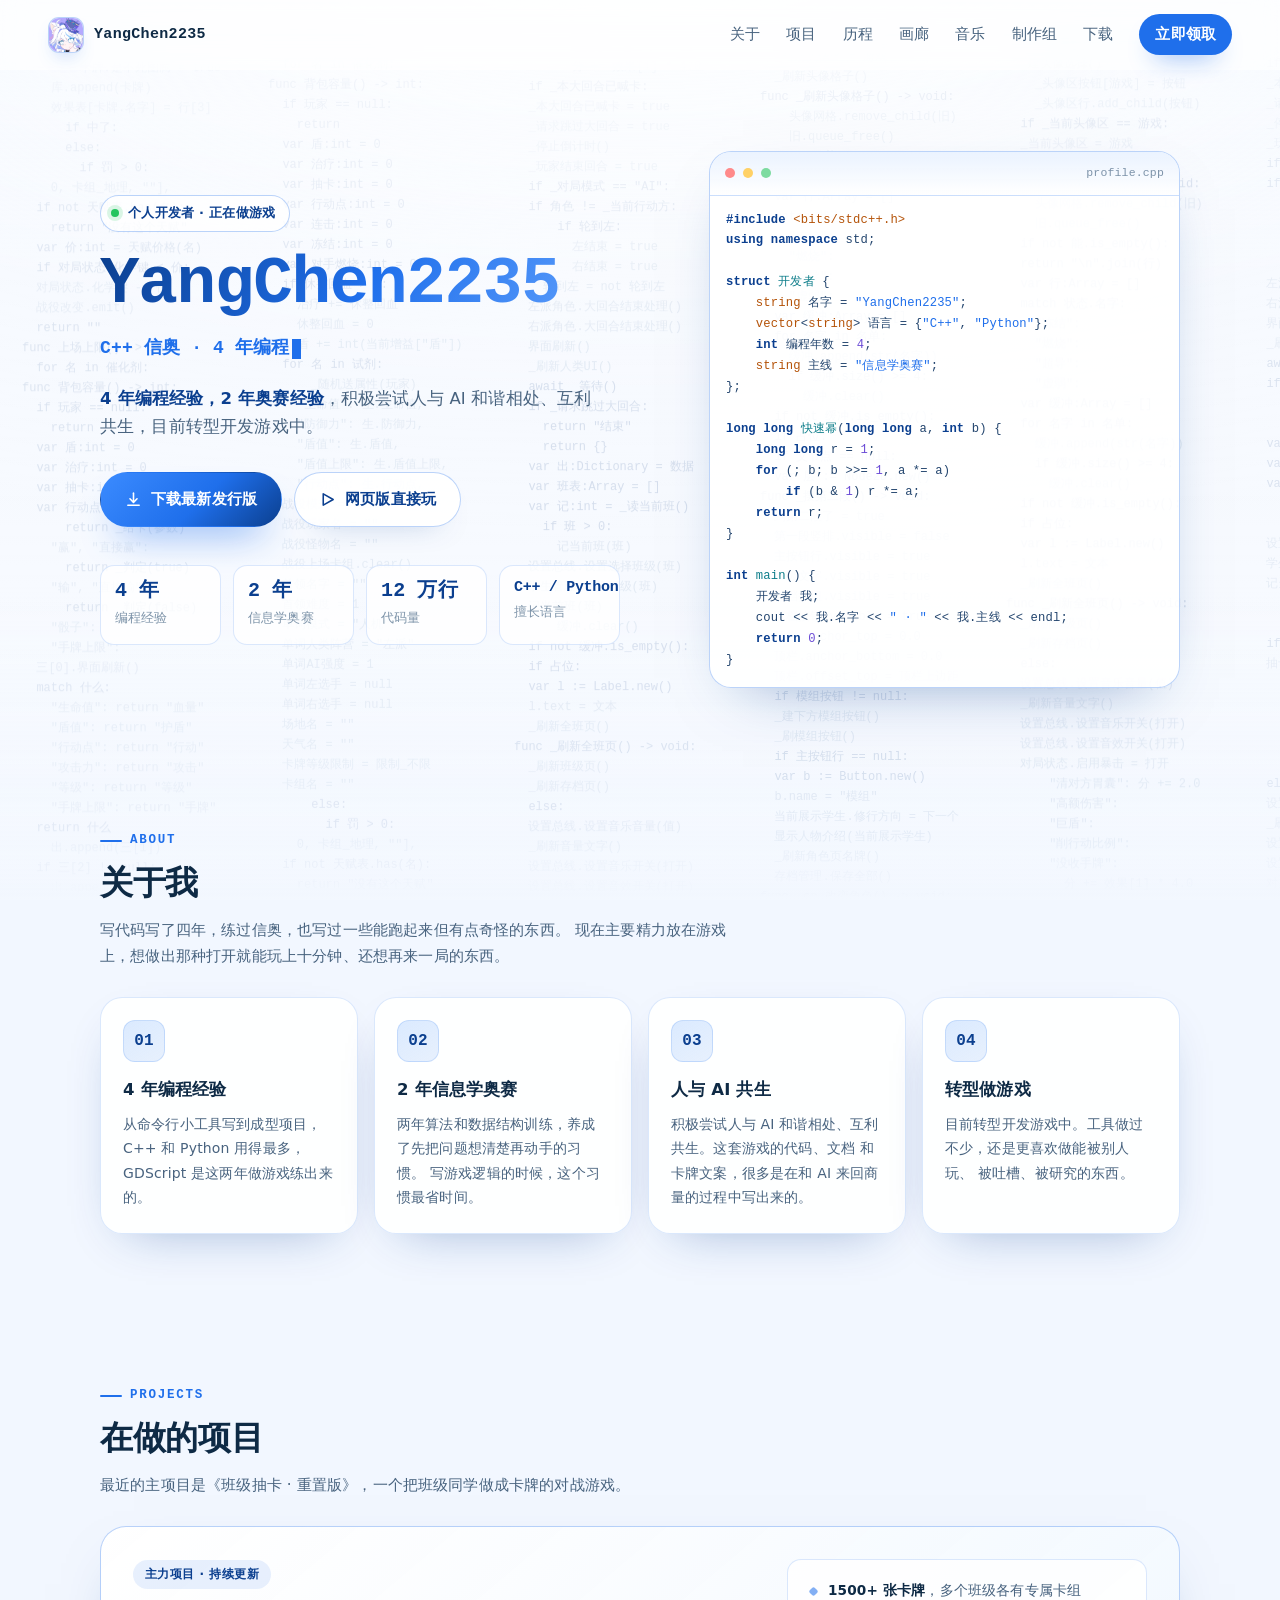
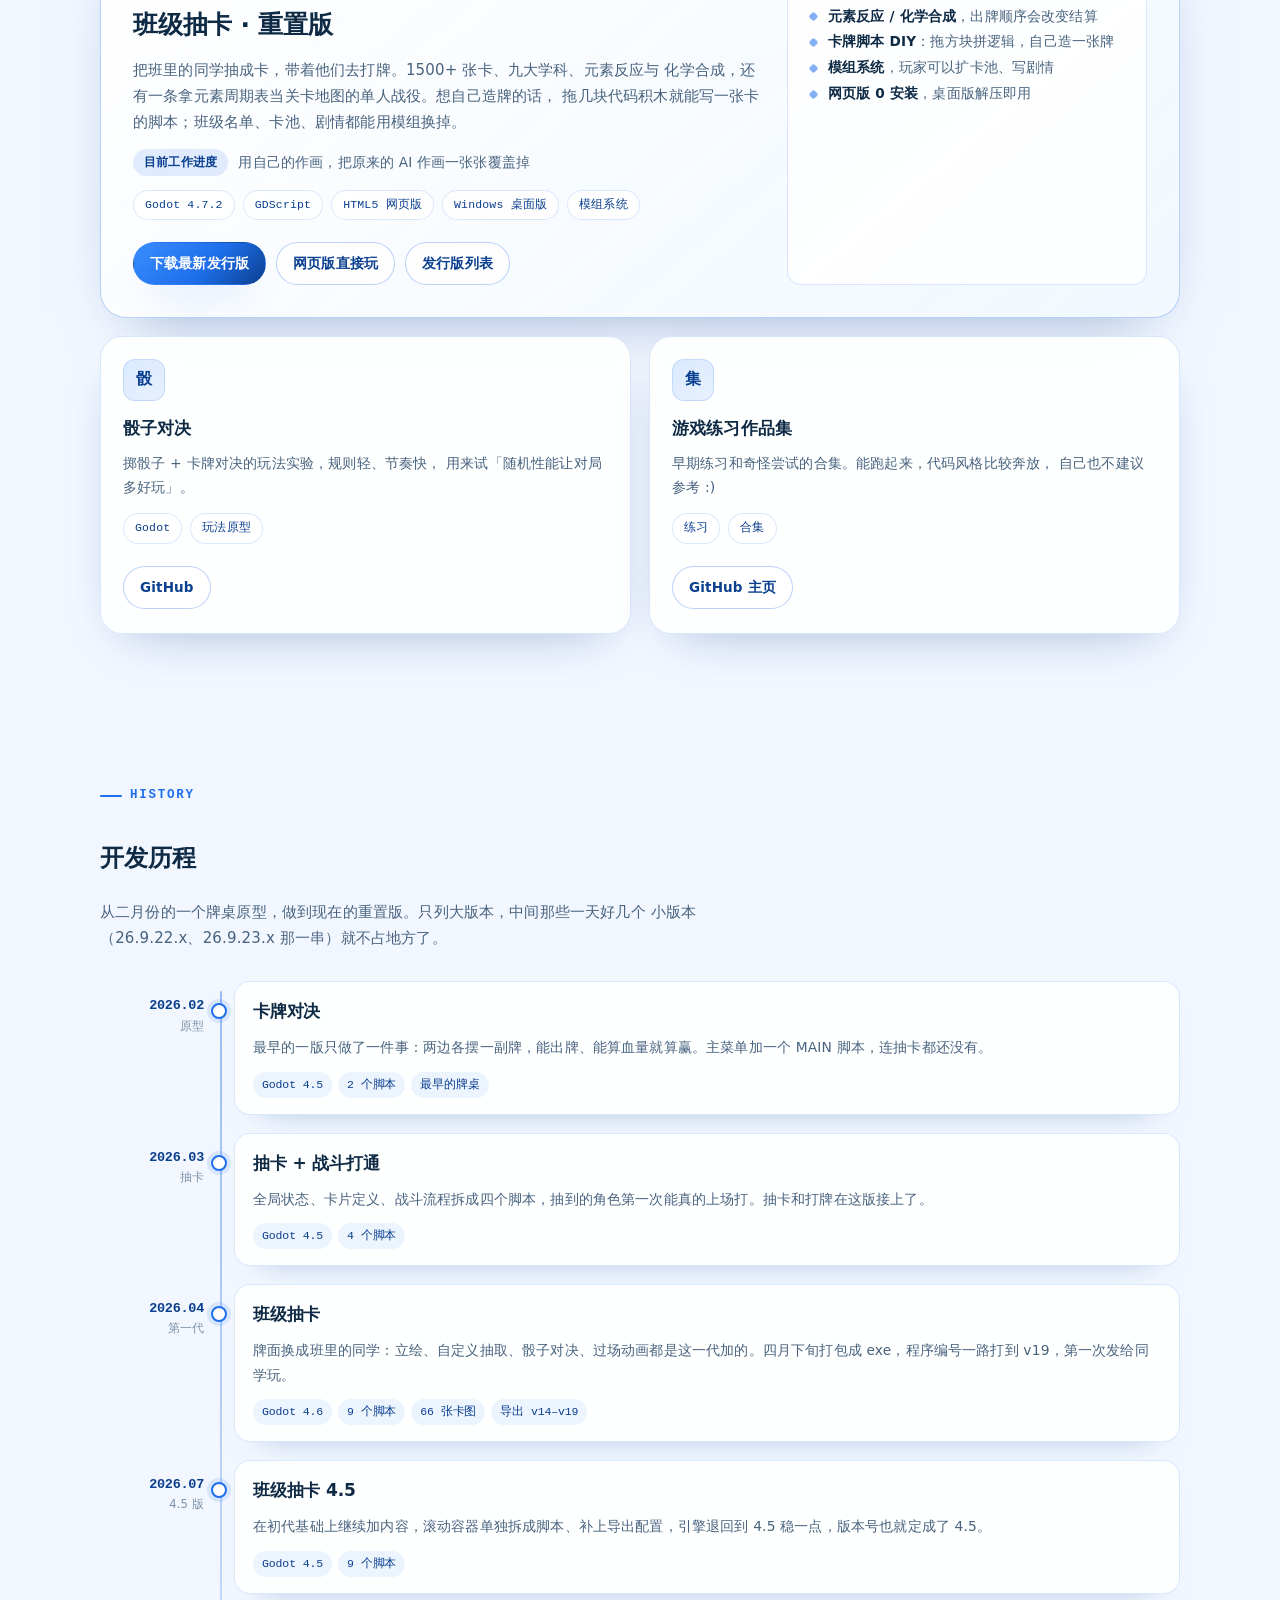
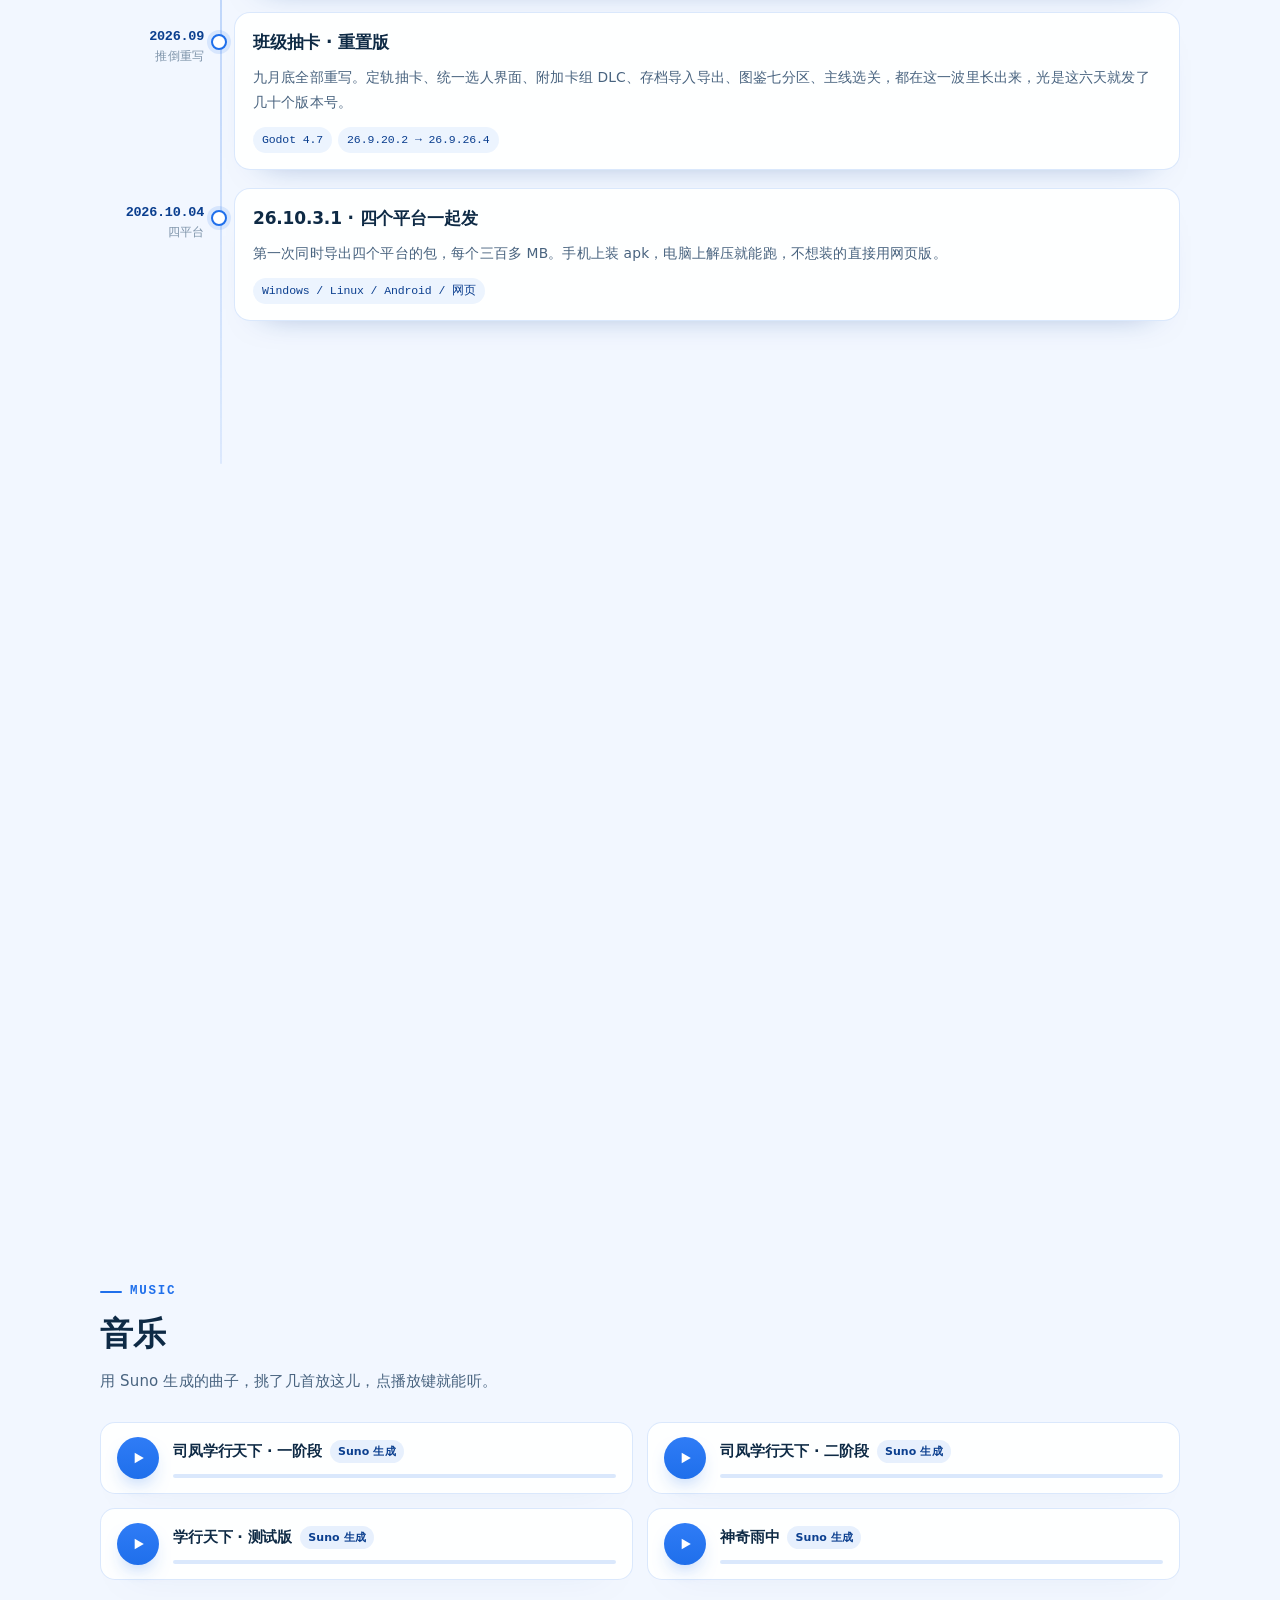
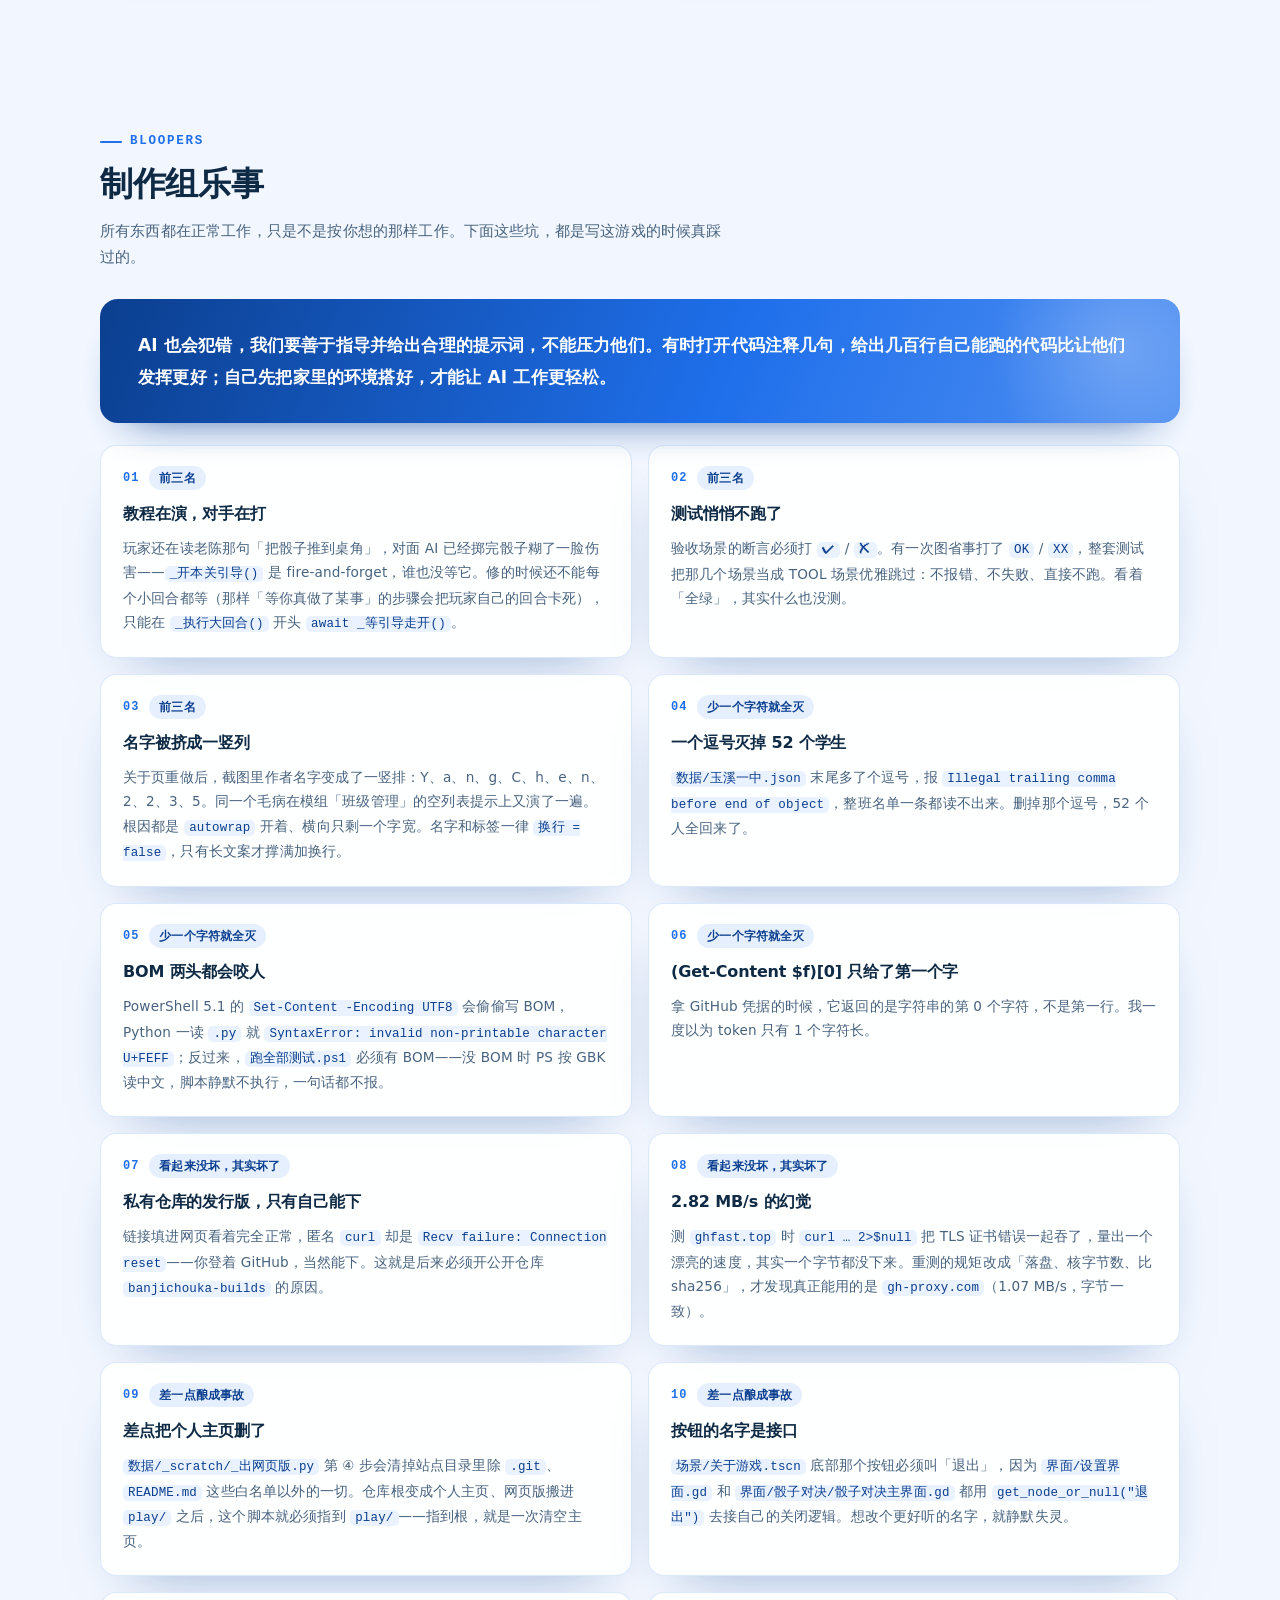
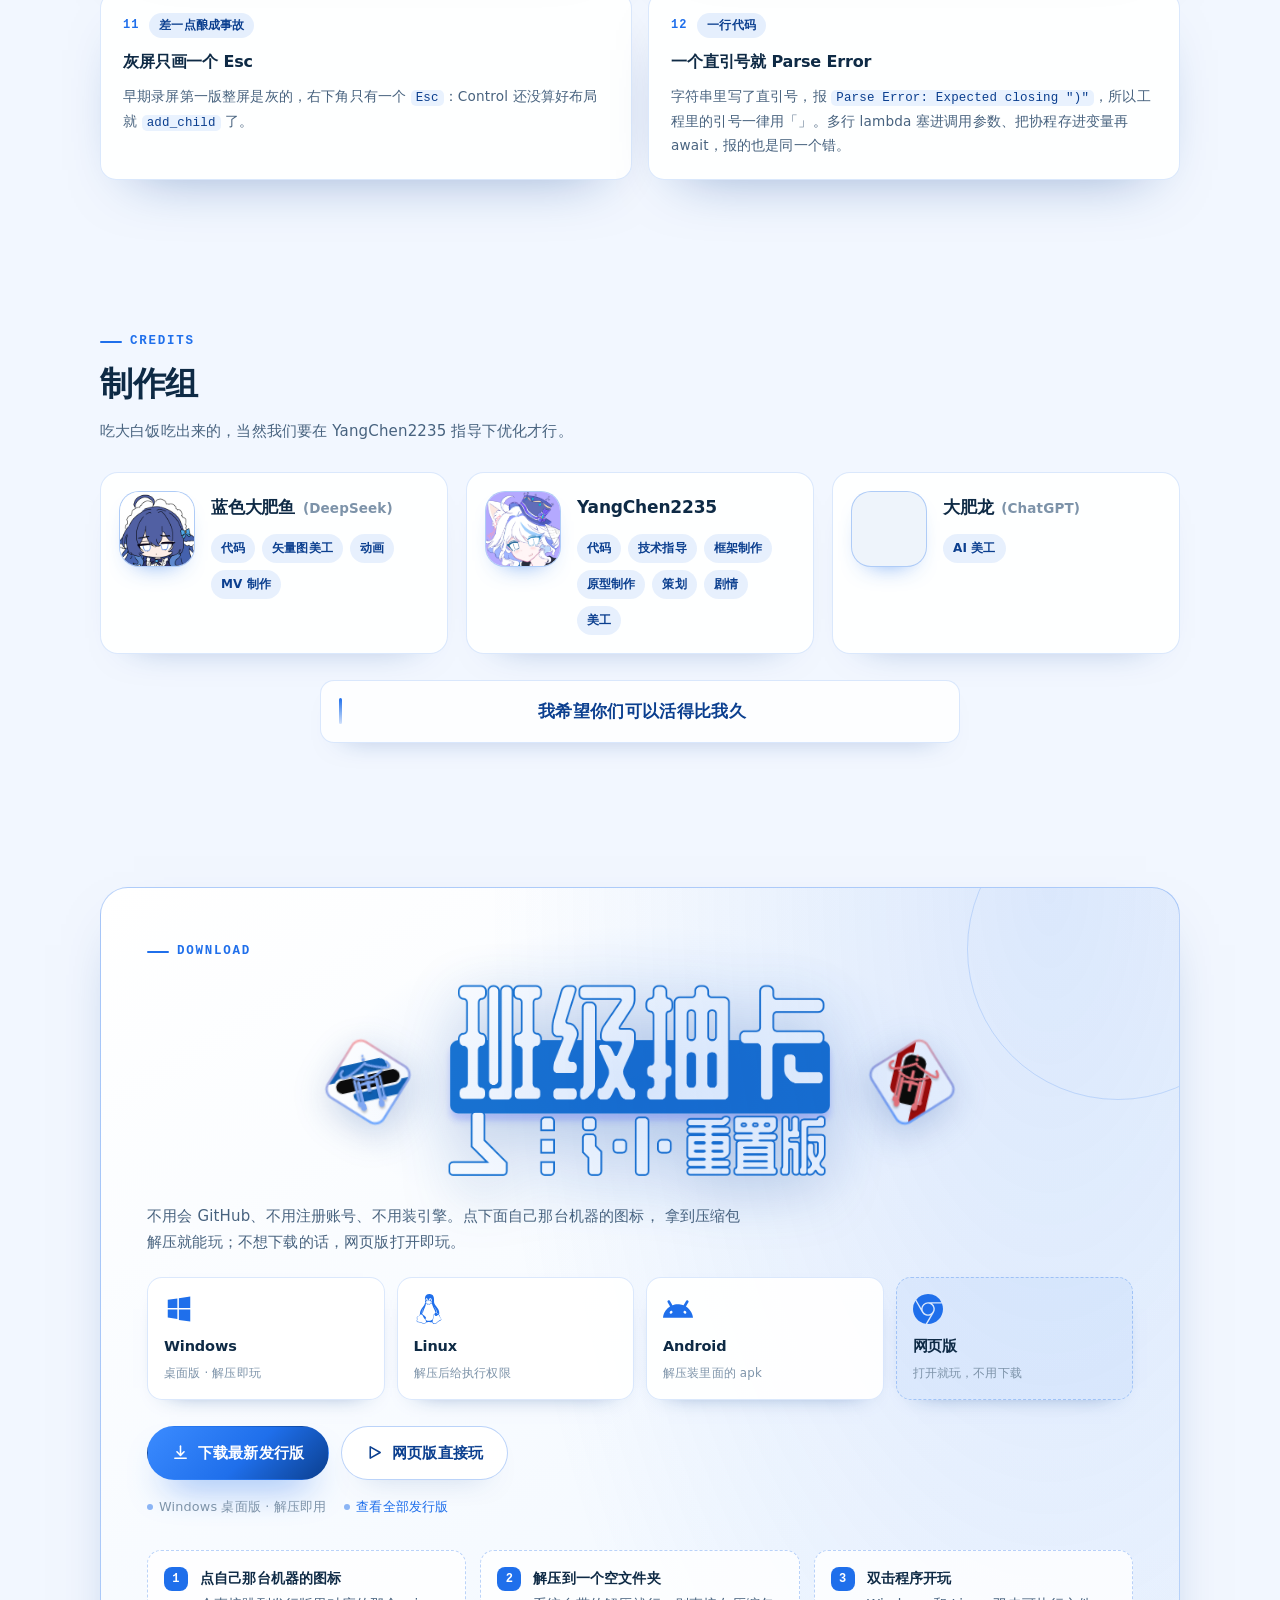
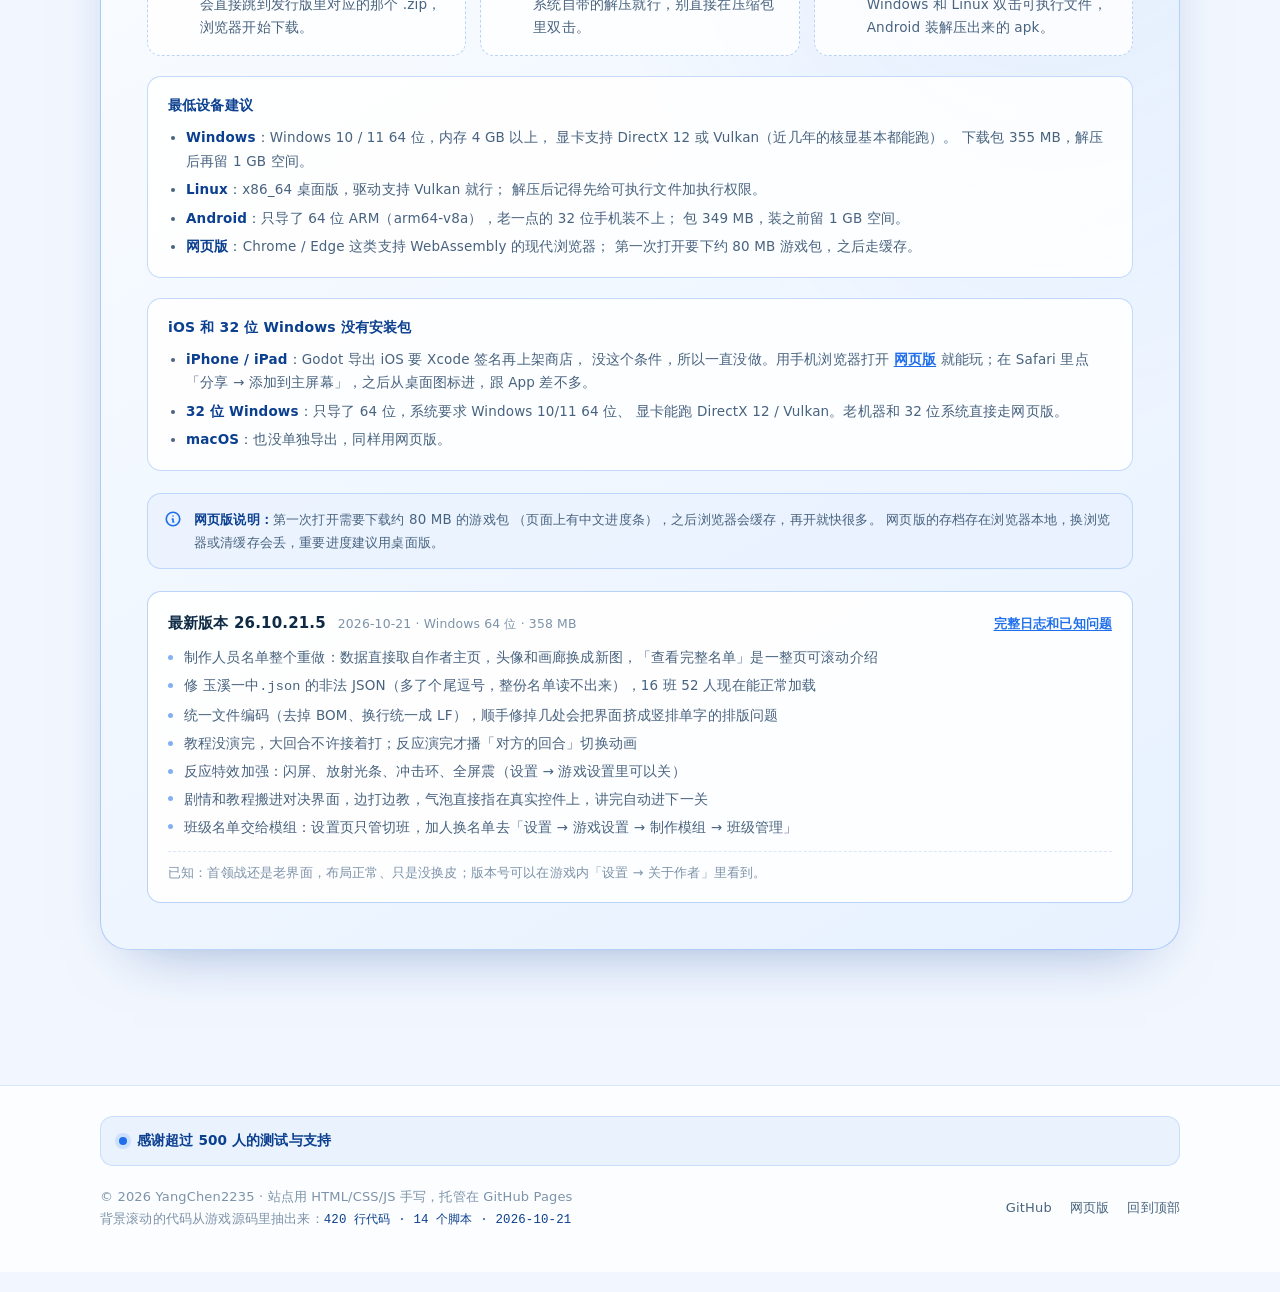
==== index.html @ 3aefee7d "加「制作组乐事」：12 条真踩过的坑，横版卡片 + 一条 AI 协作横幅" ====
<!DOCTYPE html>
<html lang="zh-CN">
	<head>
		<meta charset="utf-8" />
		<meta name="viewport" content="width=device-width, initial-scale=1" />
		<title>YangChen2235 · 个人开发者｜班级抽卡 · 重置版</title>
		<meta
			name="description"
			content="YangChen2235 的个人主页：4 年编程经验、2 年信息学奥赛，尝试人与 AI 和谐相处、互利共生，目前转型做游戏开发。《班级抽卡 · 重置版》最新发行版下载与网页版直玩入口。"
		/>
		<meta name="author" content="YangChen2235" />
		<meta name="theme-color" content="#1f6feb" />
		<meta property="og:type" content="website" />
		<meta property="og:title" content="YangChen2235 · 个人开发者" />
		<meta
			property="og:description"
			content="4 年编程 · 2 年奥赛 · 正在做《班级抽卡 · 重置版》。网页版打开即玩，桌面版下载最新发行版。"
		/>
		<meta property="og:url" content="https://yangchen2235.github.io/" />
		<link rel="icon" type="image/svg+xml" href="assets/favicon.svg" />
		<link rel="stylesheet" href="assets/css/style.css" />
		<noscript>
			<style>
				.reveal {
					opacity: 1 !important;
					transform: none !important;
				}
			</style>
		</noscript>
	</head>
	<body>
		<!-- 
			不要开 F12 偷看了，YangChen2235 会注视你的
		-->
		<!-- 背景：游戏源码滚动墙 -->
		<canvas id="code-wall" aria-hidden="true"></canvas>
		<div class="veil" aria-hidden="true"></div>

		<header class="nav">
			<a class="brand" href="#top">
				<img
					class="brand-avatar"
					src="assets/img/avatar.png"
					alt="YangChen2235 的头像"
					width="36"
					height="36"
				/>
				<span class="brand-text">YangChen2235</span>
			</a>
			<nav class="nav-links">
				<a href="#about">关于</a>
				<a href="#projects">项目</a>
				<a href="#timeline">历程</a>
				<a href="#gallery">画廊</a>
				<a href="#music">音乐</a>
				<a href="#team">制作组</a>
				<a href="#download">下载</a>
				<a class="nav-cta" href="#download">立即领取</a>
			</nav>
		</header>

		<main>
			<div class="wrap">
				<!-- ============ Hero ============ -->
				<section id="top" class="hero">
					<div class="hero-copy reveal">
						<p class="eyebrow"><span class="dot"></span>个人开发者 · 正在做游戏</p>
						<h1 class="hero-title">YangChen2235</h1>
						<p class="hero-sub">
							<span id="typed">个人开发者 / 游戏开发中</span><span class="caret"></span>
						</p>
						<p class="hero-desc">
							<strong>4 年编程经验，2 年奥赛经验</strong>，积极尝试人与
							AI 和谐相处、互利共生，目前转型开发游戏中。
						</p>
						<div class="hero-actions">
							<a
								class="btn btn-primary"
								href="#download"
							>
								<svg viewBox="0 0 24 24" fill="none" stroke="currentColor" stroke-width="2.2" stroke-linecap="round" stroke-linejoin="round" aria-hidden="true">
									<path d="M12 3v12" />
									<path d="M7 11l5 5 5-5" />
									<path d="M4 20h16" />
								</svg>
								下载最新发行版
							</a>
							<a class="btn btn-ghost" href="play/">
								<svg viewBox="0 0 24 24" fill="none" stroke="currentColor" stroke-width="2.2" stroke-linecap="round" stroke-linejoin="round" aria-hidden="true">
									<path d="M6 4l14 8-14 8z" />
								</svg>
								网页版直接玩
							</a>
						</div>
						<ul class="stats">
							<li><b>4 年</b><span>编程经验</span></li>
							<li><b>2 年</b><span>信息学奥赛</span></li>
							<li><b>12 万行</b><span>代码量</span></li>
							<li class="stat-lang"><b>C++ / Python</b><span>擅长语言</span></li>
						</ul>
					</div>

					<div class="terminal reveal" data-delay="0.12" aria-hidden="true">
						<div class="terminal-bar">
							<i></i><i></i><i></i>
							<em>profile.cpp</em>
						</div>
						<pre><code><span class="tk-kw">#include</span> <span class="tk-typ">&lt;bits/stdc++.h&gt;</span>
<span class="tk-kw">using</span> <span class="tk-kw">namespace</span> std;

<span class="tk-kw">struct</span> <span class="tk-fn">开发者</span> {
    <span class="tk-typ">string</span> 名字 = <span class="tk-str">"YangChen2235"</span>;
    <span class="tk-typ">vector</span>&lt;<span class="tk-typ">string</span>&gt; 语言 = {<span class="tk-str">"C++"</span>, <span class="tk-str">"Python"</span>};
    <span class="tk-kw">int</span> 编程年数 = <span class="tk-num">4</span>;
    <span class="tk-typ">string</span> 主线 = <span class="tk-str">"信息学奥赛"</span>;
};

<span class="tk-kw">long</span> <span class="tk-kw">long</span> <span class="tk-fn">快速幂</span>(<span class="tk-kw">long</span> <span class="tk-kw">long</span> a, <span class="tk-kw">int</span> b) {
    <span class="tk-kw">long</span> <span class="tk-kw">long</span> r = <span class="tk-num">1</span>;
    <span class="tk-kw">for</span> (; b; b &gt;&gt;= <span class="tk-num">1</span>, a *= a)
        <span class="tk-kw">if</span> (b &amp; <span class="tk-num">1</span>) r *= a;
    <span class="tk-kw">return</span> r;
}

<span class="tk-kw">int</span> <span class="tk-fn">main</span>() {
    开发者 我;
    cout &lt;&lt; 我.名字 &lt;&lt; <span class="tk-str">" · "</span> &lt;&lt; 我.主线 &lt;&lt; endl;
    <span class="tk-kw">return</span> <span class="tk-num">0</span>;
}
</code></pre>
					</div>
				</section>

				<!-- ============ 关于 ============ -->
				<section id="about" class="sec">
					<div class="sec-head reveal">
						<p class="sec-kicker">about</p>
						<h2 class="sec-title">关于我</h2>
						<p class="sec-desc">
							写代码写了四年，练过信奥，也写过一些能跑起来但有点奇怪的东西。
							现在主要精力放在游戏上，想做出那种打开就能玩上十分钟、还想再来一局的东西。
						</p>
					</div>

					<div class="about-grid">
						<article class="card reveal">
							<div class="card-icon">01</div>
							<h3>4 年编程经验</h3>
							<p>
								从命令行小工具写到成型项目，C++ 和 Python 用得最多，
								GDScript 是这两年做游戏练出来的。
							</p>
						</article>

						<article class="card reveal" data-delay="0.06">
							<div class="card-icon">02</div>
							<h3>2 年信息学奥赛</h3>
							<p>
								两年算法和数据结构训练，养成了先把问题想清楚再动手的习惯。
								写游戏逻辑的时候，这个习惯最省时间。
							</p>
						</article>

						<article class="card reveal" data-delay="0.12">
							<div class="card-icon">03</div>
							<h3>人与 AI 共生</h3>
							<p>
								积极尝试人与 AI 和谐相处、互利共生。这套游戏的代码、文档
								和卡牌文案，很多是在和 AI 来回商量的过程中写出来的。
							</p>
						</article>

						<article class="card reveal" data-delay="0.18">
							<div class="card-icon">04</div>
							<h3>转型做游戏</h3>
							<p>
								目前转型开发游戏中。工具做过不少，还是更喜欢做能被别人玩、
								被吐槽、被研究的东西。
							</p>
						</article>
					</div>
				</section>

				<!-- ============ 项目 ============ -->
				<section id="projects" class="sec">
					<div class="sec-head reveal">
						<p class="sec-kicker">projects</p>
						<h2 class="sec-title">在做的项目</h2>
						<p class="sec-desc">
							最近的主项目是《班级抽卡 · 重置版》，一个把班级同学做成卡牌的对战游戏。
						</p>
					</div>

					<article class="project reveal">
						<div>
							<span class="project-badge">主力项目 · 持续更新</span>
							<h3>班级抽卡 · 重置版</h3>
							<p class="project-lead">
								把班里的同学抽成卡，带着他们去打牌。1500+ 张卡、九大学科、元素反应与
								化学合成，还有一条拿元素周期表当关卡地图的单人战役。想自己造牌的话，
								拖几块代码积木就能写一张卡的脚本；班级名单、卡池、剧情都能用模组换掉。
							</p>
							<p class="project-progress">
								<span>目前工作进度</span>用自己的作画，把原来的 AI 作画一张张覆盖掉
							</p>
							<ul class="tags">
								<li>Godot 4.7.2</li>
								<li>GDScript</li>
								<li>HTML5 网页版</li>
								<li>Windows 桌面版</li>
								<li>模组系统</li>
							</ul>
							<div class="project-actions">
								<a class="btn btn-primary btn-sm" href="#download">下载最新发行版</a>
								<a class="btn btn-ghost btn-sm" href="play/">网页版直接玩</a>
								<a
									class="btn btn-ghost btn-sm"
									href="https://github.com/YangChen2235/banjichouka-builds/releases"
									target="_blank"
									rel="noopener"
									>发行版列表</a
								>
							</div>
						</div>

						<ul class="feature-list">
							<li><b>1500+ 张卡牌</b>，多个班级各有专属卡组</li>
							<li><b>元素反应 / 化学合成</b>，出牌顺序会改变结算</li>
							<li><b>卡牌脚本 DIY</b>：拖方块拼逻辑，自己造一张牌</li>
							<li><b>模组系统</b>，玩家可以扩卡池、写剧情</li>
							<li><b>网页版 0 安装</b>，桌面版解压即用</li>
						</ul>
					</article>

					<div class="project-grid">
						<article class="card reveal">
							<div class="card-icon">骰</div>
							<h3>骰子对决</h3>
							<p>
								掷骰子 + 卡牌对决的玩法实验，规则轻、节奏快，
								用来试「随机性能让对局多好玩」。
							</p>
							<ul class="tags">
								<li>Godot</li>
								<li>玩法原型</li>
							</ul>
							<div class="project-actions">
								<a
									class="btn btn-ghost btn-sm"
									href="https://github.com/YangChen2235/dice-game1"
									target="_blank"
									rel="noopener"
									>GitHub</a
								>
							</div>
						</article>

						<article class="card reveal" data-delay="0.08">
							<div class="card-icon">集</div>
							<h3>游戏练习作品集</h3>
							<p>
								早期练习和奇怪尝试的合集。能跑起来，代码风格比较奔放，
								自己也不建议参考 :)
							</p>
							<ul class="tags">
								<li>练习</li>
								<li>合集</li>
							</ul>
							<div class="project-actions">
								<a
									class="btn btn-ghost btn-sm"
									href="https://github.com/YangChen2235"
									target="_blank"
									rel="noopener"
									>GitHub 主页</a
								>
							</div>
						</article>
					</div>
				</section>

				<!-- ============ 历程 ============ -->
				<section id="timeline" class="sec">
					<p class="sec-kicker">history</p>
					<h2>开发历程</h2>
					<p class="sec-desc">
						从二月份的一个牌桌原型，做到现在的重置版。只列大版本，中间那些一天好几个
						小版本（26.9.22.x、26.9.23.x 那一串）就不占地方了。
					</p>
					<ol class="timeline">
						<li class="tl-item reveal">
							<div class="tl-when">
								<b>2026.02</b>
								<span>原型</span>
							</div>
							<div class="tl-body">
								<h3>卡牌对决</h3>
								<p>最早的一版只做了一件事：两边各摆一副牌，能出牌、能算血量就算赢。主菜单加一个 MAIN 脚本，连抽卡都还没有。</p>
								<ul class="tl-tags"><li>Godot 4.5</li><li>2 个脚本</li><li>最早的牌桌</li></ul>
							</div>
						</li>
						<li class="tl-item reveal" data-delay="0.05">
							<div class="tl-when">
								<b>2026.03</b>
								<span>抽卡</span>
							</div>
							<div class="tl-body">
								<h3>抽卡 + 战斗打通</h3>
								<p>全局状态、卡片定义、战斗流程拆成四个脚本，抽到的角色第一次能真的上场打。抽卡和打牌在这版接上了。</p>
								<ul class="tl-tags"><li>Godot 4.5</li><li>4 个脚本</li></ul>
							</div>
						</li>
						<li class="tl-item reveal" data-delay="0.1">
							<div class="tl-when">
								<b>2026.04</b>
								<span>第一代</span>
							</div>
							<div class="tl-body">
								<h3>班级抽卡</h3>
								<p>牌面换成班里的同学：立绘、自定义抽取、骰子对决、过场动画都是这一代加的。四月下旬打包成 exe，程序编号一路打到 v19，第一次发给同学玩。</p>
								<ul class="tl-tags"><li>Godot 4.6</li><li>9 个脚本</li><li>66 张卡图</li><li>导出 v14–v19</li></ul>
							</div>
						</li>
						<li class="tl-item reveal" data-delay="0.15">
							<div class="tl-when">
								<b>2026.07</b>
								<span>4.5 版</span>
							</div>
							<div class="tl-body">
								<h3>班级抽卡 4.5</h3>
								<p>在初代基础上继续加内容，滚动容器单独拆成脚本、补上导出配置，引擎退回到 4.5 稳一点，版本号也就定成了 4.5。</p>
								<ul class="tl-tags"><li>Godot 4.5</li><li>9 个脚本</li></ul>
							</div>
						</li>
						<li class="tl-item reveal" data-delay="0.2">
							<div class="tl-when">
								<b>2026.09</b>
								<span>推倒重写</span>
							</div>
							<div class="tl-body">
								<h3>班级抽卡 · 重置版</h3>
								<p>九月底全部重写。定轨抽卡、统一选人界面、附加卡组 DLC、存档导入导出、图鉴七分区、主线选关，都在这一波里长出来，光是这六天就发了几十个版本号。</p>
								<ul class="tl-tags"><li>Godot 4.7</li><li>26.9.20.2 → 26.9.26.4</li></ul>
							</div>
						</li>
						<li class="tl-item reveal" data-delay="0.25">
							<div class="tl-when">
								<b>2026.10.04</b>
								<span>四平台</span>
							</div>
							<div class="tl-body">
								<h3>26.10.3.1 · 四个平台一起发</h3>
								<p>第一次同时导出四个平台的包，每个三百多 MB。手机上装 apk，电脑上解压就能跑，不想装的直接用网页版。</p>
								<ul class="tl-tags"><li>Windows / Linux / Android / 网页</li></ul>
							</div>
						</li>
						<li class="tl-item reveal many" data-delay="0.3">
							<div class="tl-when">
								<b>2026.10.20</b>
								<span>最新</span>
							</div>
							<div class="tl-body">
								<h3>26.10.20.24</h3>
								<p>教程和剧情搬进对决界面，反应特效加强，班级名单交给模组管理，修了几处点了没反应的毛病。下载区现在挂的就是这一版。</p>
								<ul class="tl-tags"><li>当前版本</li><li>Windows 64 位</li></ul>
							</div>
						</li>
					</ol>
				</section>

				<!-- ============ 画廊 ============ -->
				<section id="gallery" class="sec">
					<div class="sec-head reveal">
						<p class="sec-kicker">gallery</p>
						<h2 class="sec-title">画廊</h2>
						<p class="sec-desc">
							自己画的图。游戏里正在用这些，一张张把原来的 AI 作画换掉。
						</p>
					</div>

					<div class="gallery-grid">
						<figure class="art reveal">
							<a class="art-link" href="assets/img/gallery/gallery-1.webp">
								<img
									src="assets/img/gallery/gallery-1.webp"
									alt="自绘：绿头发的主角抱着卡包，站在写满数学题和古文默写的卷子前"
									width="2730"
									height="1536"
									loading="lazy"
									decoding="async"
								/>
							</a>
							<figcaption>
								<b>主角 · 卡包</b>
								<span>背后的卷子上是立体几何和《赤壁赋》默写</span>
							</figcaption>
						</figure>

						<figure class="art reveal" data-delay="0.08">
							<a class="art-link" href="assets/img/gallery/gallery-2.webp">
								<img
									src="assets/img/gallery/gallery-2.webp"
									alt="自绘：白头发的主角戴着蓝紫色小帽，背景是元素周期表箭头拼出的城市剪影"
									width="2730"
									height="1536"
									loading="lazy"
									decoding="async"
								/>
							</a>
							<figcaption>
								<b>主角 · 元素周期表城市</b>
								<span>背景的箭头是元素走向，拼出一片楼</span>
							</figcaption>
						</figure>
					</div>
				</section>
				<!-- ============ 音乐 ============ -->
				<section id="music" class="sec">
					<div class="sec-head reveal">
						<p class="sec-kicker">music</p>
						<h2 class="sec-title">音乐</h2>
						<p class="sec-desc">用 Suno 生成的曲子，挑了几首放这儿，点播放键就能听。</p>
					</div>

					<ul class="tracks reveal" data-delay="0.04">
						<li class="track" data-src="assets/audio/xuexing-1.mp3">
							<button class="track-play" type="button" aria-label="播放 司凤学行天下 · 一阶段">
								<svg class="ico-play" viewBox="0 0 24 24" aria-hidden="true"><path d="M8 5.6v12.8L19 12z" fill="currentColor" /></svg>
								<svg class="ico-pause" viewBox="0 0 24 24" aria-hidden="true"><path d="M8 5h3v14H8zM13 5h3v14h-3z" fill="currentColor" /></svg>
							</button>
							<div class="track-body">
								<div class="track-title">
									<b>司凤学行天下 · 一阶段</b>
									<span class="track-tag">Suno 生成</span>
								</div>
								<div class="track-bar"><span></span></div>
							</div>
						</li>

						<li class="track" data-src="assets/audio/xuexing-2.mp3">
							<button class="track-play" type="button" aria-label="播放 司凤学行天下 · 二阶段">
								<svg class="ico-play" viewBox="0 0 24 24" aria-hidden="true"><path d="M8 5.6v12.8L19 12z" fill="currentColor" /></svg>
								<svg class="ico-pause" viewBox="0 0 24 24" aria-hidden="true"><path d="M8 5h3v14H8zM13 5h3v14h-3z" fill="currentColor" /></svg>
							</button>
							<div class="track-body">
								<div class="track-title">
									<b>司凤学行天下 · 二阶段</b>
									<span class="track-tag">Suno 生成</span>
								</div>
								<div class="track-bar"><span></span></div>
							</div>
						</li>

						<li class="track" data-src="assets/audio/xuexing-test.mp3">
							<button class="track-play" type="button" aria-label="播放 学行天下 · 测试版">
								<svg class="ico-play" viewBox="0 0 24 24" aria-hidden="true"><path d="M8 5.6v12.8L19 12z" fill="currentColor" /></svg>
								<svg class="ico-pause" viewBox="0 0 24 24" aria-hidden="true"><path d="M8 5h3v14H8zM13 5h3v14h-3z" fill="currentColor" /></svg>
							</button>
							<div class="track-body">
								<div class="track-title">
									<b>学行天下 · 测试版</b>
									<span class="track-tag">Suno 生成</span>
								</div>
								<div class="track-bar"><span></span></div>
							</div>
						</li>

						<li class="track" data-src="assets/audio/yuzhong.mp3">
							<button class="track-play" type="button" aria-label="播放 神奇雨中">
								<svg class="ico-play" viewBox="0 0 24 24" aria-hidden="true"><path d="M8 5.6v12.8L19 12z" fill="currentColor" /></svg>
								<svg class="ico-pause" viewBox="0 0 24 24" aria-hidden="true"><path d="M8 5h3v14H8zM13 5h3v14h-3z" fill="currentColor" /></svg>
							</button>
							<div class="track-body">
								<div class="track-title">
									<b>神奇雨中</b>
									<span class="track-tag">Suno 生成</span>
								</div>
								<div class="track-bar"><span></span></div>
							</div>
						</li>
					</ul>

					<noscript>
						<p class="music-fallback">
							播放器需要 JavaScript。直接听：
							<a href="assets/audio/xuexing-1.mp3">一阶段</a>、
							<a href="assets/audio/xuexing-2.mp3">二阶段</a>、
							<a href="assets/audio/xuexing-test.mp3">测试版</a>、
							<a href="assets/audio/yuzhong.mp3">神奇雨中</a>。
						</p>
					</noscript>
				</section>
				<!-- ============ 制作组乐事 ============ -->
				<section id="bloopers" class="sec">
					<div class="sec-head reveal">
						<p class="sec-kicker">bloopers</p>
						<h2 class="sec-title">制作组乐事</h2>
						<p class="sec-desc">
							所有东西都在正常工作，只是不是按你想的那样工作。下面这些坑，都是写这游戏的时候真踩过的。
						</p>
					</div>

					<div class="bl-band reveal">
						<p>
							AI 也会犯错，我们要善于指导并给出合理的提示词，不能压力他们。有时打开代码注释几句，给出几百行自己能跑的代码比让他们发挥更好；自己先把家里的环境搭好，才能让 AI 工作更轻松。
						</p>
					</div>

					<div class="bl-grid">
						<article class="bl-card reveal">
							<div class="bl-top"><span class="bl-rank">01</span><span class="bl-tag">前三名</span></div>
							<h3>教程在演，对手在打</h3>
							<p>
								玩家还在读老陈那句「把骰子推到桌角」，对面 AI 已经掷完骰子糊了一脸伤害——<code>_开本关引导()</code>
								是 fire-and-forget，谁也没等它。修的时候还不能每个小回合都等（那样「等你真做了某事」的步骤会把玩家自己的回合卡死），只能在
								<code>_执行大回合()</code> 开头 <code>await _等引导走开()</code>。
							</p>
						</article>

						<article class="bl-card reveal" data-delay="0.05">
							<div class="bl-top"><span class="bl-rank">02</span><span class="bl-tag">前三名</span></div>
							<h3>测试悄悄不跑了</h3>
							<p>
								验收场景的断言必须打 <code>✔</code> / <code>✘</code>。有一次图省事打了 <code>OK</code> / <code>XX</code>，整套测试把那几个场景当成
								TOOL 场景优雅跳过：不报错、不失败、直接不跑。看着「全绿」，其实什么也没测。
							</p>
						</article>

						<article class="bl-card reveal" data-delay="0.1">
							<div class="bl-top"><span class="bl-rank">03</span><span class="bl-tag">前三名</span></div>
							<h3>名字被挤成一竖列</h3>
							<p>
								关于页重做后，截图里作者名字变成了一竖排：Y、a、n、g、C、h、e、n、2、2、3、5。同一个毛病在模组「班级管理」的空列表提示上又演了一遍。根因都是
								<code>autowrap</code> 开着、横向只剩一个字宽。名字和标签一律 <code>换行 = false</code>，只有长文案才撑满加换行。
							</p>
						</article>

						<article class="bl-card reveal">
							<div class="bl-top"><span class="bl-rank">04</span><span class="bl-tag">少一个字符就全灭</span></div>
							<h3>一个逗号灭掉 52 个学生</h3>
							<p>
								<code>数据/玉溪一中.json</code> 末尾多了个逗号，报
								<code>Illegal trailing comma before end of object</code>，整班名单一条都读不出来。删掉那个逗号，52 个人全回来了。
							</p>
						</article>

						<article class="bl-card reveal" data-delay="0.05">
							<div class="bl-top"><span class="bl-rank">05</span><span class="bl-tag">少一个字符就全灭</span></div>
							<h3>BOM 两头都会咬人</h3>
							<p>
								PowerShell 5.1 的 <code>Set-Content -Encoding UTF8</code> 会偷偷写 BOM，Python 一读 <code>.py</code> 就
								<code>SyntaxError: invalid non-printable character U+FEFF</code>；反过来，<code>跑全部测试.ps1</code>
								必须有 BOM——没 BOM 时 PS 按 GBK 读中文，脚本静默不执行，一句话都不报。
							</p>
						</article>

						<article class="bl-card reveal" data-delay="0.1">
							<div class="bl-top"><span class="bl-rank">06</span><span class="bl-tag">少一个字符就全灭</span></div>
							<h3>(Get-Content $f)[0] 只给了第一个字</h3>
							<p>
								拿 GitHub 凭据的时候，它返回的是字符串的第 0 个字符，不是第一行。我一度以为 token 只有 1 个字符长。
							</p>
						</article>

						<article class="bl-card reveal">
							<div class="bl-top"><span class="bl-rank">07</span><span class="bl-tag">看起来没坏，其实坏了</span></div>
							<h3>私有仓库的发行版，只有自己能下</h3>
							<p>
								链接填进网页看着完全正常，匿名 <code>curl</code> 却是
								<code>Recv failure: Connection reset</code>——你登着 GitHub，当然能下。这就是后来必须开公开仓库
								<code>banjichouka-builds</code> 的原因。
							</p>
						</article>

						<article class="bl-card reveal" data-delay="0.05">
							<div class="bl-top"><span class="bl-rank">08</span><span class="bl-tag">看起来没坏，其实坏了</span></div>
							<h3>2.82 MB/s 的幻觉</h3>
							<p>
								测 <code>ghfast.top</code> 时 <code>curl … 2&gt;$null</code> 把 TLS 证书错误一起吞了，量出一个漂亮的速度，其实一个字节都没下来。重测的规矩改成「落盘、核字节数、比
								sha256」，才发现真正能用的是 <code>gh-proxy.com</code>（1.07 MB/s，字节一致）。
							</p>
						</article>

						<article class="bl-card reveal" data-delay="0.1">
							<div class="bl-top"><span class="bl-rank">09</span><span class="bl-tag">差一点酿成事故</span></div>
							<h3>差点把个人主页删了</h3>
							<p>
								<code>数据/_scratch/_出网页版.py</code> 第 ④ 步会清掉站点目录里除 <code>.git</code>、<code>README.md</code>
								这些白名单以外的一切。仓库根变成个人主页、网页版搬进 <code>play/</code> 之后，这个脚本就必须指到
								<code>play/</code>——指到根，就是一次清空主页。
							</p>
						</article>

						<article class="bl-card reveal">
							<div class="bl-top"><span class="bl-rank">10</span><span class="bl-tag">差一点酿成事故</span></div>
							<h3>按钮的名字是接口</h3>
							<p>
								<code>场景/关于游戏.tscn</code> 底部那个按钮必须叫「退出」，因为 <code>界面/设置界面.gd</code> 和
								<code>界面/骰子对决/骰子对决主界面.gd</code> 都用 <code>get_node_or_null("退出")</code>
								去接自己的关闭逻辑。想改个更好听的名字，就静默失灵。
							</p>
						</article>

						<article class="bl-card reveal" data-delay="0.05">
							<div class="bl-top"><span class="bl-rank">11</span><span class="bl-tag">差一点酿成事故</span></div>
							<h3>灰屏只画一个 Esc</h3>
							<p>
								早期录屏第一版整屏是灰的，右下角只有一个 <code>Esc</code>：Control 还没算好布局就
								<code>add_child</code> 了。
							</p>
						</article>

						<article class="bl-card reveal" data-delay="0.1">
							<div class="bl-top"><span class="bl-rank">12</span><span class="bl-tag">一行代码</span></div>
							<h3>一个直引号就 Parse Error</h3>
							<p>
								字符串里写了直引号，报 <code>Parse Error: Expected closing ")"</code>，所以工程里的引号一律用「」。多行
								lambda 塞进调用参数、把协程存进变量再 await，报的也是同一个错。
							</p>
						</article>
					</div>
				</section>
				<!-- ============ 制作组 ============ -->
				<section id="team" class="sec">
					<div class="sec-head reveal">
						<p class="sec-kicker">credits</p>
						<h2 class="sec-title">制作组</h2>
						<p class="sec-desc">吃大白饭吃出来的，当然我们要在 YangChen2235 指导下优化才行。</p>
					</div>

					<div class="team-grid">
						<article class="member reveal">
							<img
								class="member-avatar"
								src="assets/img/team/bigfish.png"
								alt="蓝色大肥鱼的头像"
								width="768"
								height="768"
								loading="lazy"
								decoding="async"
							/>
							<div class="member-body">
								<h3>蓝色大肥鱼 <span class="member-vendor">(DeepSeek)</span></h3>
								<ul class="member-roles">
									<li>代码</li>
									<li>矢量图美工</li>
									<li>动画</li>
									<li>MV 制作</li>
								</ul>
							</div>
						</article>

						<article class="member reveal" data-delay="0.08">
							<img
								class="member-avatar"
								src="assets/img/avatar.png"
								alt="YangChen2235 的头像"
								width="714"
								height="714"
								loading="lazy"
								decoding="async"
							/>
							<div class="member-body">
								<h3>YangChen2235</h3>
								<ul class="member-roles">
									<li>代码</li>
									<li>技术指导</li>
									<li>框架制作</li>
									<li>原型制作</li>
									<li>策划</li>
									<li>剧情</li>
									<li>美工</li>
								</ul>
							</div>
						</article>

						<article class="member reveal" data-delay="0.16">
							<img
								class="member-avatar"
								src="assets/img/team/dafeilong.png"
								alt="大肥龙的头像"
								width="768"
								height="768"
								loading="lazy"
								decoding="async"
							/>
							<div class="member-body">
								<h3>大肥龙 <span class="member-vendor">(ChatGPT)</span></h3>
								<ul class="member-roles">
									<li>AI 美工</li>
								</ul>
							</div>
						</article>
					</div>

					<p class="team-line reveal" data-delay="0.2">我希望你们可以活得比我久</p>
				</section>
				<!-- ============ 下载 ============ -->
				<section id="download" class="sec">
					<div class="download reveal">
						<p class="sec-kicker">download</p>
						<h2 class="sr-only">下载《班级抽卡 · 重置版》</h2>
						<div class="game-crest">
							<img
								class="crest-shard crest-shard-l"
								src="assets/img/game/shard-blue.png"
								alt=""
								aria-hidden="true"
								width="96"
								height="96"
							/>
							<img
								class="crest-logo"
								src="assets/img/game/logo.png"
								alt="班级抽卡 · 重置版"
								width="940"
								height="493"
							/>
							<img
								class="crest-shard crest-shard-r"
								src="assets/img/game/shard-red.png"
								alt=""
								aria-hidden="true"
								width="96"
								height="96"
							/>
						</div>
						<p class="lead">
							不用会 GitHub、不用注册账号、不用装引擎。点下面自己那台机器的图标，
							拿到压缩包解压就能玩；不想下载的话，网页版打开即玩。
						</p>

						<ul class="platforms reveal" data-delay="0.04">
							<li>
								<a
									class="plat"
									data-asset="Windows.zip"
									data-hint="解压即玩"
									href="https://github.com/YangChen2235/banjichouka-builds/releases/download/26.10.21.5/Windows.zip"
									target="_blank"
									rel="noopener"
								>
									<img src="assets/img/platform/windows.svg" alt="" width="30" height="30" />
									<b>Windows</b>
									<span class="plat-size">桌面版 · 解压即玩</span>
								</a>
							</li>
							<li>
								<a
									class="plat"
									data-asset="Linux.zip"
									data-hint="解压后给执行权限"
									href="https://github.com/YangChen2235/banjichouka-builds/releases/download/26.10.21.5/Linux.zip"
									target="_blank"
									rel="noopener"
								>
									<img src="assets/img/platform/linux.svg" alt="" width="30" height="30" />
									<b>Linux</b>
									<span class="plat-size">解压后给执行权限</span>
								</a>
							</li>
							<li>
								<a
									class="plat"
									data-asset="Android.zip"
									data-hint="解压装里面的 apk"
									href="https://github.com/YangChen2235/banjichouka-builds/releases/download/26.10.21.5/Android.zip"
									target="_blank"
									rel="noopener"
								>
									<img src="assets/img/platform/android.svg" alt="" width="30" height="30" />
									<b>Android</b>
									<span class="plat-size">解压装里面的 apk</span>
								</a>
							</li>
							<li>
								<a class="plat plat-web" href="play/">
									<img src="assets/img/platform/googlechrome.svg" alt="" width="30" height="30" />
									<b>网页版</b>
									<span class="plat-size">打开就玩，不用下载</span>
								</a>
							</li>
						</ul>

						<div class="download-actions">
							<a
								class="btn btn-primary"
								id="dl-primary"
								href="https://github.com/YangChen2235/banjichouka-builds/releases/download/26.10.21.5/Windows.zip"
								target="_blank"
								rel="noopener"
							>
								<svg viewBox="0 0 24 24" fill="none" stroke="currentColor" stroke-width="2.2" stroke-linecap="round" stroke-linejoin="round" aria-hidden="true">
									<path d="M12 3v12" />
									<path d="M7 11l5 5 5-5" />
									<path d="M4 20h16" />
								</svg>
								<span id="dl-primary-label">下载最新发行版</span>
							</a>
							<a class="btn btn-ghost" href="play/">
								<svg viewBox="0 0 24 24" fill="none" stroke="currentColor" stroke-width="2.2" stroke-linecap="round" stroke-linejoin="round" aria-hidden="true">
									<path d="M6 4l14 8-14 8z" />
								</svg>
								网页版直接玩
							</a>
						</div>

						<div class="download-meta">
							<span><i></i><span id="dl-meta-text">Windows 桌面版 · 解压即用</span></span>
							<span>
								<i></i>
								<a
									id="dl-releases"
									href="https://github.com/YangChen2235/banjichouka-builds/releases"
									target="_blank"
									rel="noopener"
									>查看全部发行版</a
								>
							</span>
						</div>

						<ol class="steps">
							<li>
								<b>点自己那台机器的图标</b>
								会直接跳到发行版里对应的那个 .zip，浏览器开始下载。
							</li>
							<li>
								<b>解压到一个空文件夹</b>
								系统自带的解压就行，别直接在压缩包里双击。
							</li>
							<li>
								<b>双击程序开玩</b>
								Windows 和 Linux 双击可执行文件，Android 装解压出来的 apk。
							</li>
						</ol>

						<div class="plat-note spec-note reveal" data-delay="0.05">
							<p class="plat-note-title"><b>最低设备建议</b></p>
							<ul>
								<li>
									<b>Windows</b>：Windows 10 / 11 64 位，内存 4 GB 以上，
									显卡支持 DirectX 12 或 Vulkan（近几年的核显基本都能跑）。
									下载包 355 MB，解压后再留 1 GB 空间。
								</li>
								<li>
									<b>Linux</b>：x86_64 桌面版，驱动支持 Vulkan 就行；
									解压后记得先给可执行文件加执行权限。
								</li>
								<li>
									<b>Android</b>：只导了 64 位 ARM（arm64-v8a），老一点的 32 位手机装不上；
									包 349 MB，装之前留 1 GB 空间。
								</li>
								<li>
									<b>网页版</b>：Chrome / Edge 这类支持 WebAssembly 的现代浏览器；
									第一次打开要下约 80 MB 游戏包，之后走缓存。
								</li>
							</ul>
						</div>						<div class="plat-note reveal" data-delay="0.06">
							<p class="plat-note-title"><b>iOS 和 32 位 Windows 没有安装包</b></p>
							<ul>
								<li>
									<b>iPhone / iPad</b>：Godot 导出 iOS 要 Xcode 签名再上架商店，
									没这个条件，所以一直没做。用手机浏览器打开
									<a href="play/">网页版</a> 就能玩；在 Safari 里点「分享 →
									添加到主屏幕」，之后从桌面图标进，跟 App 差不多。
								</li>
								<li>
									<b>32 位 Windows</b>：只导了 64 位，系统要求 Windows 10/11 64 位、
									显卡能跑 DirectX 12 / Vulkan。老机器和 32 位系统直接走网页版。
								</li>
								<li>
									<b>macOS</b>：也没单独导出，同样用网页版。
								</li>
							</ul>
						</div>
						<div class="notice">
							<svg viewBox="0 0 24 24" fill="none" stroke="currentColor" stroke-width="2.2" stroke-linecap="round" stroke-linejoin="round" aria-hidden="true">
								<circle cx="12" cy="12" r="9" />
								<path d="M12 8h.01" />
								<path d="M11 12h1v4h1" />
							</svg>
							<div>
								<b>网页版说明：</b>第一次打开需要下载约 80 MB 的游戏包
								（页面上有中文进度条），之后浏览器会缓存，再开就快很多。
								网页版的存档存在浏览器本地，换浏览器或清缓存会丢，重要进度建议用桌面版。
							</div>
						</div>

						<div class="release-notes reveal" data-delay="0.08">
							<div class="release-head">
								<b>最新版本 26.10.21.5</b>
								<span>2026-10-21 · Windows 64 位 · 358 MB</span>
								<a
									href="https://github.com/YangChen2235/banjichouka-builds/releases/tag/26.10.21.5"
									target="_blank"
									rel="noopener"
									>完整日志和已知问题</a
								>
							</div>
							<ul>
								<li>制作人员名单整个重做：数据直接取自作者主页，头像和画廊换成新图，「查看完整名单」是一整页可滚动介绍</li>
								<li>修 <code>玉溪一中.json</code> 的非法 JSON（多了个尾逗号，整份名单读不出来），16 班 52 人现在能正常加载</li>
								<li>统一文件编码（去掉 BOM、换行统一成 LF），顺手修掉几处会把界面挤成竖排单字的排版问题</li>
								<li>教程没演完，大回合不许接着打；反应演完才播「对方的回合」切换动画</li>
								<li>反应特效加强：闪屏、放射光条、冲击环、全屏震（设置 → 游戏设置里可以关）</li>
								<li>剧情和教程搬进对决界面，边打边教，气泡直接指在真实控件上，讲完自动进下一关</li>
								<li>班级名单交给模组：设置页只管切班，加人换名单去「设置 → 游戏设置 → 制作模组 → 班级管理」</li>
							</ul>
							<p class="release-known">
								已知：首领战还是老界面，布局正常、只是没换皮；版本号可以在游戏内「设置 → 关于作者」里看到。
							</p>
						</div>
					</div>
				</section>
			</div>
		</main>

		<footer class="footer">
			<p class="footer-thanks">
				<span class="thanks-dot" aria-hidden="true"></span>
				感谢超过 500 人的测试与支持
			</p>
			<div class="footer-inner">
				<p>
					© <span data-year>2026</span> YangChen2235 · 站点用 HTML/CSS/JS
					手写，托管在 GitHub Pages<br />
					背景滚动的代码从游戏源码里抽出来：<code data-wall-stat>—</code>
				</p>
				<div class="footer-links">
					<a href="https://github.com/YangChen2235" target="_blank" rel="noopener">GitHub</a>
					<a href="play/">网页版</a>
					<a href="#top">回到顶部</a>
				</div>
			</div>
		</footer>

		<script src="assets/js/codes.js"></script>
		<script src="assets/js/code-wall.js"></script>
		<script src="assets/js/site.js"></script>
		<!-- 
			不要开 F12 偷看了，YangChen2235 会注视你的
		-->
	</body>
</html>
---- assets/css/style.css ----
/* ============================================================
   YangChen2235 · 个人站
   蓝白配色 + 背景游戏源码滚动墙
   ============================================================ */

:root {
	--blue: #1f6feb;
	--blue-bright: #3b8bff;
	--blue-deep: #0b3f8f;
	--blue-night: #0a2c5e;
	--ink: #0e2a45;
	--ink-soft: #48637f;
	--ink-faint: #7d93a9;
	--blue-soft: #e9f2ff;
	--blue-line: rgba(31, 111, 235, 0.16);
	--blue-line-strong: rgba(31, 111, 235, 0.3);
	--paper: #ffffff;
	--paper-blue: #f5f9ff;

	--font-sans: "PingFang SC", "HarmonyOS Sans SC", "Microsoft YaHei",
		"Noto Sans SC", system-ui, -apple-system, "Segoe UI", Roboto, sans-serif;
	--font-mono: "JetBrains Mono", "Cascadia Code", "SF Mono", "Fira Code",
		Consolas, "Courier New", monospace;

	--radius-lg: 22px;
	--radius: 14px;
	--radius-sm: 10px;
	--shadow-soft: 0 18px 50px -28px rgba(11, 63, 143, 0.45);
	--shadow-card: 0 24px 60px -34px rgba(11, 63, 143, 0.5);
	--max: 1080px;
}

* {
	box-sizing: border-box;
}

html {
	scroll-behavior: smooth;
	-webkit-text-size-adjust: 100%;
}

body {
	margin: 0;
	min-height: 100%;
	background: #f2f7ff;
	color: var(--ink);
	font-family: var(--font-sans);
	font-size: 16px;
	line-height: 1.75;
	letter-spacing: 0.01em;
	overflow-x: hidden;
	-webkit-font-smoothing: antialiased;
}

a {
	color: var(--blue);
	text-decoration: none;
}

a:hover {
	color: var(--blue-deep);
}

/* ---------- 背景：代码滚动墙 ---------- */

#code-wall {
	position: fixed;
	inset: 0;
	width: 100%;
	height: 100%;
	z-index: 0;
	pointer-events: none;
	opacity: 0.62;
	filter: saturate(0.9);
	-webkit-mask-image: linear-gradient(
		180deg,
		transparent 0,
		#000 9%,
		#000 92%,
		transparent 100%
	);
	mask-image: linear-gradient(
		180deg,
		transparent 0,
		#000 9%,
		#000 92%,
		transparent 100%
	);
}

/* 白纱：让墙上的代码退到幕后，但看得见 */
.veil {
	position: fixed;
	inset: 0;
	z-index: 1;
	pointer-events: none;
	background:
		radial-gradient(
			120% 70% at 50% -10%,
			rgba(255, 255, 255, 0.96) 0%,
			rgba(255, 255, 255, 0.55) 42%,
			rgba(255, 255, 255, 0.2) 70%,
			rgba(255, 255, 255, 0.1) 100%
		),
		linear-gradient(
			180deg,
			rgba(242, 247, 255, 0.5) 0%,
			rgba(255, 255, 255, 0.28) 30%,
			rgba(255, 255, 255, 0.34) 65%,
			rgba(242, 247, 255, 0.6) 100%
		);
}

/* ---------- 导航 ---------- */

.nav {
	position: sticky;
	top: 0;
	z-index: 40;
	display: flex;
	align-items: center;
	justify-content: space-between;
	gap: 18px;
	padding: 14px clamp(18px, 5vw, 48px);
	background: rgba(255, 255, 255, 0.62);
	backdrop-filter: blur(14px) saturate(1.2);
	-webkit-backdrop-filter: blur(14px) saturate(1.2);
	border-bottom: 1px solid transparent;
	transition: background 0.3s ease, border-color 0.3s ease, box-shadow 0.3s ease;
}

.nav.is-stuck {
	background: rgba(255, 255, 255, 0.88);
	border-bottom-color: var(--blue-line);
	box-shadow: 0 10px 30px -24px rgba(11, 63, 143, 0.6);
}

.brand {
	display: inline-flex;
	align-items: center;
	gap: 10px;
	color: var(--ink);
	font-weight: 700;
	letter-spacing: 0.02em;
}

.brand:hover {
	color: var(--ink);
}

.brand-avatar {
	width: 36px;
	height: 36px;
	flex: none;
	border-radius: 11px;
	object-fit: cover;
	background: #fff;
	border: 1px solid var(--blue-line-strong);
	box-shadow: 0 9px 20px -12px rgba(31, 111, 235, 0.8);
}

.brand-text {
	font-family: var(--font-mono);
	font-size: 15px;
}

.nav-links {
	display: flex;
	align-items: center;
	gap: clamp(12px, 2.4vw, 26px);
	font-size: 14.5px;
}

.nav-links a {
	color: var(--ink-soft);
	font-weight: 500;
	position: relative;
}

.nav-links a:hover {
	color: var(--blue);
}

.nav-links a::after {
	content: "";
	position: absolute;
	left: 0;
	right: 0;
	bottom: -6px;
	height: 2px;
	border-radius: 2px;
	background: var(--blue);
	transform: scaleX(0);
	transform-origin: left;
	transition: transform 0.28s ease;
}

.nav-links a:hover::after {
	transform: scaleX(1);
}

.nav-links .nav-cta {
	padding: 8px 16px;
	border-radius: 999px;
	background: var(--blue);
	color: #fff;
	font-weight: 600;
	box-shadow: 0 14px 26px -16px rgba(31, 111, 235, 0.95);
}

.nav-links .nav-cta:hover {
	color: #fff;
	background: var(--blue-deep);
}

.nav-links .nav-cta::after {
	display: none;
}

/* ---------- 布局骨架 ---------- */

main {
	position: relative;
	z-index: 2;
	display: block;
	padding: 0 clamp(18px, 5vw, 48px) 0;
}

.wrap {
	width: 100%;
	max-width: var(--max);
	margin: 0 auto;
}

section {
	scroll-margin-top: 90px;
}

/* ---------- Hero ---------- */

.hero {
	padding: clamp(48px, 9vh, 96px) 0 clamp(40px, 7vh, 72px);
	display: grid;
	grid-template-columns: minmax(0, 1.08fr) minmax(0, 0.92fr);
	gap: clamp(28px, 5vw, 56px);
	align-items: center;
}

.eyebrow {
	display: inline-flex;
	align-items: center;
	gap: 9px;
	margin: 0 0 18px;
	padding: 6px 14px 6px 10px;
	border: 1px solid var(--blue-line-strong);
	border-radius: 999px;
	background: rgba(255, 255, 255, 0.78);
	color: var(--blue-deep);
	font-size: 13px;
	font-weight: 600;
	letter-spacing: 0.02em;
}

.eyebrow .dot {
	width: 8px;
	height: 8px;
	border-radius: 50%;
	background: #22c55e;
	box-shadow: 0 0 0 4px rgba(34, 197, 94, 0.16);
	animation: pulse 2.4s ease-in-out infinite;
}

@keyframes pulse {
	0%, 100% { box-shadow: 0 0 0 3px rgba(34, 197, 94, 0.16); }
	50% { box-shadow: 0 0 0 7px rgba(34, 197, 94, 0.04); }
}

.hero-title {
	margin: 0;
	font-family: var(--font-mono);
	font-size: clamp(38px, 6.4vw, 66px);
	line-height: 1.05;
	font-weight: 700;
	letter-spacing: -0.02em;
	background: linear-gradient(120deg, var(--blue-deep) 0%, var(--blue) 48%, #6aa8ff 100%);
	-webkit-background-clip: text;
	background-clip: text;
	color: transparent;
}

.hero-sub {
	display: flex;
	align-items: center;
	min-height: 30px;
	margin: 14px 0 0;
	color: var(--blue);
	font-family: var(--font-mono);
	font-size: clamp(15px, 1.6vw, 18px);
	font-weight: 600;
}

.caret {
	display: inline-block;
	width: 9px;
	height: 1.1em;
	margin-left: 3px;
	background: var(--blue);
	animation: blink 1.05s steps(1) infinite;
	vertical-align: -0.14em;
}

@keyframes blink {
	0%, 49% { opacity: 1; }
	50%, 100% { opacity: 0; }
}

.hero-desc {
	max-width: 30em;
	margin: 20px 0 0;
	color: var(--ink-soft);
	font-size: clamp(15px, 1.5vw, 16.5px);
}

.hero-desc strong {
	color: var(--blue-deep);
	font-weight: 700;
}

.hero-actions {
	display: flex;
	flex-wrap: wrap;
	gap: 12px;
	margin-top: 30px;
}

.btn {
	display: inline-flex;
	align-items: center;
	justify-content: center;
	gap: 9px;
	padding: 13px 24px;
	border-radius: 999px;
	border: 1px solid transparent;
	font-family: var(--font-sans);
	font-size: 15px;
	font-weight: 600;
	cursor: pointer;
	transition: transform 0.22s cubic-bezier(0.22, 1, 0.36, 1),
		box-shadow 0.22s ease, background 0.22s ease, color 0.22s ease,
		border-color 0.22s ease;
	white-space: nowrap;
}

.btn svg {
	width: 17px;
	height: 17px;
	flex: none;
}

.btn-primary {
	background: linear-gradient(135deg, var(--blue-bright), var(--blue) 55%, var(--blue-deep));
	color: #fff;
	box-shadow: 0 20px 38px -20px rgba(31, 111, 235, 0.95);
}

.btn-primary:hover {
	color: #fff;
	transform: translateY(-2px);
	box-shadow: 0 26px 46px -20px rgba(31, 111, 235, 1);
}

.btn-ghost {
	background: rgba(255, 255, 255, 0.9);
	border-color: var(--blue-line-strong);
	color: var(--blue-deep);
	box-shadow: 0 14px 30px -24px rgba(11, 63, 143, 0.7);
}

.btn-ghost:hover {
	color: var(--blue-deep);
	background: #fff;
	border-color: var(--blue);
	transform: translateY(-2px);
}

.btn-sm {
	padding: 9px 16px;
	font-size: 13.5px;
}

/* stats */

.stats {
	display: grid;
	grid-template-columns: repeat(4, minmax(0, 1fr));
	gap: 12px;
	margin: 38px 0 0;
	padding: 0;
	list-style: none;
	max-width: 520px;
}

.stats li {
	padding: 13px 14px;
	border-radius: var(--radius);
	border: 1px solid var(--blue-line);
	background: rgba(255, 255, 255, 0.8);
	backdrop-filter: blur(8px);
	-webkit-backdrop-filter: blur(8px);
}

.stats b {
	display: block;
	color: var(--blue-deep);
	font-family: var(--font-mono);
	font-size: 20px;
	line-height: 1.2;
}

.stats span {
	color: var(--ink-faint);
	font-size: 12.5px;
}

/* 「C++ / Python」这一格字多，单独压小一点 */
.stats .stat-lang b {
	font-size: 15px;
	letter-spacing: -0.02em;
	white-space: nowrap;
}

/* 终端卡片 */

.terminal {
	position: relative;
	border-radius: var(--radius-lg);
	background: rgba(255, 255, 255, 0.9);
	border: 1px solid var(--blue-line-strong);
	box-shadow: var(--shadow-card);
	backdrop-filter: blur(16px) saturate(1.15);
	-webkit-backdrop-filter: blur(16px) saturate(1.15);
	overflow: hidden;
	transform: rotate(-0.6deg);
	transition: transform 0.5s cubic-bezier(0.22, 1, 0.36, 1);
}

.terminal:hover {
	transform: rotate(0deg) translateY(-3px);
}

.terminal-bar {
	display: flex;
	align-items: center;
	gap: 8px;
	padding: 11px 15px;
	border-bottom: 1px solid var(--blue-line);
	background: linear-gradient(180deg, rgba(233, 242, 255, 0.92), rgba(255, 255, 255, 0.6));
}

.terminal-bar i {
	width: 10px;
	height: 10px;
	border-radius: 50%;
	background: #cfe0f7;
}

.terminal-bar i:nth-child(1) { background: #ff8a8a; }
.terminal-bar i:nth-child(2) { background: #ffd166; }
.terminal-bar i:nth-child(3) { background: #7ddba0; }

.terminal-bar em {
	margin-left: auto;
	color: var(--ink-faint);
	font-family: var(--font-mono);
	font-size: 11.5px;
	font-style: normal;
}

.terminal pre {
	margin: 0;
	padding: 14px 16px 16px;
	overflow-x: auto;
	font-family: var(--font-mono);
	font-size: 12.2px;
	line-height: 1.72;
	color: #23456e;
	tab-size: 2;
}

.tk-cmt { color: #94a9c0; }
.tk-kw { color: #0b3f8f; font-weight: 700; }
.tk-str { color: #1f6feb; }
.tk-num { color: #6b4cd6; }
.tk-fn { color: #0d7d8a; }
.tk-typ { color: #b45309; }

/* ---------- 通用区块标题 ---------- */

.sec {
	padding: clamp(46px, 8vh, 86px) 0;
}

.sec-head {
	margin-bottom: 28px;
}

.sec-kicker {
	display: inline-flex;
	align-items: center;
	gap: 8px;
	margin: 0 0 10px;
	color: var(--blue);
	font-family: var(--font-mono);
	font-size: 12.5px;
	font-weight: 700;
	letter-spacing: 0.14em;
	text-transform: uppercase;
}

.sec-kicker::before {
	content: "";
	width: 22px;
	height: 2px;
	border-radius: 2px;
	background: var(--blue);
}

.sec-title {
	margin: 0;
	font-size: clamp(24px, 3.2vw, 33px);
	font-weight: 700;
	line-height: 1.3;
	letter-spacing: -0.01em;
	color: var(--ink);
}

.sec-desc {
	margin: 12px 0 0;
	max-width: 42em;
	color: var(--ink-soft);
	font-size: 15px;
}

/* ---------- 关于 ---------- */

.about-grid {
	display: grid;
	grid-template-columns: repeat(auto-fit, minmax(215px, 1fr));
	gap: 16px;
}

.card {
	position: relative;
	padding: 22px 22px 24px;
	border-radius: var(--radius-lg);
	border: 1px solid var(--blue-line);
	background: rgba(255, 255, 255, 0.9);
	backdrop-filter: blur(10px);
	-webkit-backdrop-filter: blur(10px);
	box-shadow: var(--shadow-soft);
	transition: transform 0.32s cubic-bezier(0.22, 1, 0.36, 1),
		box-shadow 0.32s ease, border-color 0.32s ease;
}

.card:hover {
	transform: translateY(-4px);
	border-color: var(--blue-line-strong);
	box-shadow: var(--shadow-card);
}

.card-icon {
	display: grid;
	place-items: center;
	width: 42px;
	height: 42px;
	margin-bottom: 14px;
	border-radius: 12px;
	background: linear-gradient(150deg, rgba(59, 139, 255, 0.18), rgba(31, 111, 235, 0.1));
	border: 1px solid var(--blue-line);
	color: var(--blue-deep);
	font-family: var(--font-mono);
	font-size: 16px;
	font-weight: 700;
}

.card h3 {
	margin: 0 0 7px;
	font-size: 16.5px;
	font-weight: 700;
	color: var(--ink);
}

.card p {
	margin: 0;
	color: var(--ink-soft);
	font-size: 14px;
	line-height: 1.72;
}

.card p + p {
	margin-top: 8px;
}

/* ---------- 项目 ---------- */

.project {
	display: grid;
	grid-template-columns: minmax(0, 1fr) minmax(0, 360px);
	gap: 26px;
	padding: clamp(22px, 3vw, 32px);
	border-radius: calc(var(--radius-lg) + 4px);
	border: 1px solid var(--blue-line-strong);
	background:
		linear-gradient(140deg, rgba(255, 255, 255, 0.96), rgba(240, 247, 255, 0.9));
	box-shadow: var(--shadow-card);
}

.project + .project,
.project + .project-grid,
.project-grid + .project {
	margin-top: 18px;
}

.project-badge {
	display: inline-flex;
	align-items: center;
	gap: 7px;
	padding: 4px 12px;
	border-radius: 999px;
	background: rgba(31, 111, 235, 0.1);
	color: var(--blue-deep);
	font-size: 12px;
	font-weight: 700;
	letter-spacing: 0.04em;
}

.project h3 {
	margin: 14px 0 10px;
	font-size: clamp(20px, 2.6vw, 25px);
	font-weight: 700;
	letter-spacing: -0.01em;
}

.project-lead {
	margin: 0;
	color: var(--ink-soft);
	font-size: 15px;
}

/* 项目当前进度（用自己的作画替换 AI 作画） */

.project-progress {
	display: flex;
	flex-wrap: wrap;
	align-items: center;
	gap: 4px 10px;
	margin: 14px 0 0;
	color: var(--ink-soft);
	font-size: 13.6px;
	line-height: 1.7;
}

.project-progress span {
	flex: none;
	padding: 3px 11px;
	border-radius: 999px;
	background: rgba(31, 111, 235, 0.12);
	color: var(--blue-deep);
	font-size: 12px;
	font-weight: 700;
	letter-spacing: 0.02em;
}

.tags {
	display: flex;
	flex-wrap: wrap;
	gap: 8px;
	margin: 14px 0 0;
	padding: 0;
	list-style: none;
}

.tags li {
	padding: 4px 11px;
	border-radius: 999px;
	border: 1px solid var(--blue-line);
	background: rgba(255, 255, 255, 0.9);
	color: var(--blue-deep);
	font-family: var(--font-mono);
	font-size: 11.5px;
}

.project-actions {
	display: flex;
	flex-wrap: wrap;
	gap: 10px;
	margin-top: 22px;
}

/* 项目右侧特性清单 */

.feature-list {
	margin: 0;
	padding: 18px 20px;
	border-radius: var(--radius);
	border: 1px solid var(--blue-line);
	background: rgba(255, 255, 255, 0.82);
	list-style: none;
}

.feature-list li {
	position: relative;
	padding-left: 20px;
	color: var(--ink-soft);
	font-size: 13.6px;
	line-height: 1.9;
}

.feature-list li::before {
	content: "";
	position: absolute;
	left: 2px;
	top: 0.72em;
	width: 7px;
	height: 7px;
	border-radius: 2px;
	background: var(--blue);
	opacity: 0.55;
	transform: rotate(45deg);
}

.feature-list li b {
	color: var(--ink);
	font-weight: 600;
}

.project-grid {
	display: grid;
	grid-template-columns: repeat(auto-fit, minmax(280px, 1fr));
	gap: 18px;
	margin-top: 18px;
}

/* ---------------- 制作组乐事 ---------------- */

.bl-band {
	position: relative;
	overflow: hidden;
	margin: 6px 0 22px;
	padding: clamp(20px, 3vw, 30px) clamp(20px, 3.4vw, 38px);
	border-radius: 18px;
	background: linear-gradient(112deg, #0b3f8f 0%, #1f6feb 58%, #5090f2 100%);
	color: #fff;
	box-shadow: 0 22px 44px -30px rgba(11, 63, 143, 0.95);
}

.bl-band::before {
	content: "";
	position: absolute;
	right: -70px;
	top: -80px;
	width: 260px;
	height: 260px;
	border-radius: 50%;
	background: radial-gradient(closest-side, rgba(255, 255, 255, 0.22), rgba(255, 255, 255, 0));
	pointer-events: none;
}

.bl-band p {
	position: relative;
	margin: 0;
	font-size: clamp(14.5px, 1.55vw, 17px);
	font-weight: 600;
	line-height: 1.9;
	letter-spacing: 0.01em;
	color: #fff;
}

.bl-grid {
	display: grid;
	grid-template-columns: repeat(2, minmax(0, 1fr));
	gap: 16px;
}

.bl-card {
	padding: 20px 22px 22px;
	border-radius: 16px;
	border: 1px solid var(--blue-line);
	background: rgba(255, 255, 255, 0.9);
	box-shadow: var(--shadow-card);
	transition:
		transform 0.28s ease,
		box-shadow 0.28s ease;
}

.bl-card:hover {
	transform: translateY(-3px);
	box-shadow: 0 22px 40px -30px rgba(11, 63, 143, 0.8);
}

.bl-top {
	display: flex;
	align-items: center;
	gap: 10px;
}

.bl-rank {
	font-family: var(--font-mono);
	font-size: 12px;
	font-weight: 700;
	letter-spacing: 0.08em;
	color: var(--blue);
}

.bl-tag {
	padding: 2px 10px;
	border-radius: 999px;
	background: rgba(31, 111, 235, 0.11);
	color: var(--blue-deep);
	font-size: 11.5px;
	font-weight: 600;
	letter-spacing: 0.01em;
}

.bl-card h3 {
	margin: 10px 0 8px;
	font-size: 16px;
	font-weight: 700;
	letter-spacing: -0.01em;
	color: var(--ink);
}

.bl-card p {
	margin: 0;
	font-size: 13.6px;
	line-height: 1.78;
	color: var(--ink-soft);
}

.bl-card code,
.bl-band code {
	padding: 1px 5px;
	border-radius: 5px;
	background: rgba(31, 111, 235, 0.09);
	color: var(--blue-deep);
	font-family: var(--font-mono);
	font-size: 0.92em;
	overflow-wrap: anywhere;
}

@media (max-width: 860px) {
	.bl-grid {
		grid-template-columns: minmax(0, 1fr);
	}

	.bl-card {
		padding: 18px 18px 20px;
	}

	.bl-band {
		margin-bottom: 18px;
	}
}
/* ---------- 下载 ---------- */

/* 屏幕阅读器专用（下载区的 h2 让位给 logo 图） */
.sr-only {
	position: absolute;
	width: 1px;
	height: 1px;
	margin: -1px;
	padding: 0;
	overflow: hidden;
	clip: rect(0 0 0 0);
	clip-path: inset(50%);
	white-space: nowrap;
	border: 0;
}

.game-crest {
	position: relative;
	display: flex;
	align-items: center;
	justify-content: center;
	gap: clamp(4px, 2.2vw, 24px);
	margin: 4px 0 16px;
}

.game-crest::before {
	content: "";
	position: absolute;
	left: 50%;
	top: 50%;
	width: min(620px, 96%);
	height: 150%;
	transform: translate(-50%, -50%);
	background: radial-gradient(closest-side, rgba(31, 111, 235, 0.13), rgba(31, 111, 235, 0));
	pointer-events: none;
}

.crest-logo {
	position: relative;
	width: min(400px, 70%);
	height: auto;
	filter: drop-shadow(0 16px 28px rgba(11, 63, 143, 0.2));
	mix-blend-mode: multiply;
}

.crest-shard {
	flex: none;
	width: clamp(48px, 7.6vw, 96px);
	height: auto;
	opacity: 0.96;
	filter: drop-shadow(0 10px 18px rgba(11, 63, 143, 0.24));
	mix-blend-mode: multiply;
	animation: crest-float 7s ease-in-out infinite;
}

.crest-shard-l {
	transform: rotate(-13deg);
}

.crest-shard-r {
	transform: rotate(13deg);
	animation-delay: -3.5s;
}

@keyframes crest-float {
	0%,
	100% {
		translate: 0 0;
	}
	50% {
		translate: 0 -8px;
	}
}

.download {
	position: relative;
	overflow: hidden;
	padding: clamp(26px, 4vw, 46px);
	border-radius: calc(var(--radius-lg) + 6px);
	border: 1px solid var(--blue-line-strong);
	background:
		radial-gradient(90% 120% at 88% 0%, rgba(31, 111, 235, 0.14) 0%, rgba(31, 111, 235, 0) 58%),
		linear-gradient(150deg, #ffffff 0%, #f2f8ff 55%, #e7f1ff 100%);
	box-shadow: var(--shadow-card);
}

.download::after {
	content: "";
	position: absolute;
	right: -90px;
	top: -90px;
	width: 300px;
	height: 300px;
	border-radius: 50%;
	border: 1px solid rgba(31, 111, 235, 0.18);
	pointer-events: none;
}

.download h2 {
	margin: 0 0 10px;
	font-size: clamp(23px, 3vw, 31px);
	font-weight: 700;
	letter-spacing: -0.01em;
}

.download .lead {
	margin: 0;
	max-width: 40em;
	color: var(--ink-soft);
	font-size: 15px;
}

/* 四个平台下载卡 */

.platforms {
	display: grid;
	grid-template-columns: repeat(4, minmax(0, 1fr));
	gap: 12px;
	margin: 22px 0 0;
	padding: 0;
	list-style: none;
}

.platforms li {
	display: flex;
}

.plat {
	display: flex;
	flex-direction: column;
	gap: 4px;
	width: 100%;
	padding: 16px 16px 17px;
	border-radius: 15px;
	border: 1px solid var(--blue-line);
	background: rgba(255, 255, 255, 0.92);
	color: var(--ink);
	text-decoration: none;
	box-shadow: 0 10px 24px -22px rgba(11, 63, 143, 0.9);
	transition: transform 0.28s cubic-bezier(0.22, 1, 0.36, 1),
		border-color 0.28s ease, box-shadow 0.28s ease;
}

.plat:hover {
	transform: translateY(-3px);
	border-color: var(--blue);
	box-shadow: 0 18px 34px -24px rgba(31, 111, 235, 0.95);
}

.plat img {
	width: 30px;
	height: 30px;
	margin-bottom: 6px;
}

.plat b {
	font-size: 14.5px;
	font-weight: 700;
	letter-spacing: -0.01em;
}

.plat .plat-size {
	color: var(--ink-faint);
	font-size: 11.8px;
	line-height: 1.55;
}

.plat-web {
	border-style: dashed;
	border-color: var(--blue-line-strong);
	background: rgba(31, 111, 235, 0.05);
}

.download-actions {
	display: flex;
	flex-wrap: wrap;
	gap: 12px;
	margin: 26px 0 0;
}

.download-meta {
	display: flex;
	flex-wrap: wrap;
	align-items: center;
	gap: 8px 18px;
	margin: 16px 0 0;
	color: var(--ink-faint);
	font-size: 12.8px;
}

.download-meta span {
	display: inline-flex;
	align-items: center;
	gap: 6px;
}

.download-meta i {
	display: inline-block;
	width: 6px;
	height: 6px;
	border-radius: 50%;
	background: var(--blue);
	opacity: 0.5;
}

.steps {
	display: grid;
	grid-template-columns: repeat(auto-fit, minmax(200px, 1fr));
	gap: 14px;
	margin: 32px 0 0;
	padding: 0;
	list-style: none;
	counter-reset: step;
}

.steps li {
	position: relative;
	padding: 16px 18px 16px 52px;
	border-radius: var(--radius);
	border: 1px dashed var(--blue-line-strong);
	background: rgba(255, 255, 255, 0.8);
	color: var(--ink-soft);
	font-size: 13.6px;
	line-height: 1.7;
	counter-increment: step;
}

.steps li::before {
	content: counter(step);
	position: absolute;
	left: 16px;
	top: 16px;
	display: grid;
	place-items: center;
	width: 24px;
	height: 24px;
	border-radius: 8px;
	background: var(--blue);
	color: #fff;
	font-family: var(--font-mono);
	font-size: 12px;
	font-weight: 700;
}

.steps li b {
	display: block;
	margin-bottom: 2px;
	color: var(--ink);
	font-size: 14px;
}

.notice {
	display: flex;
	gap: 12px;
	margin: 22px 0 0;
	padding: 14px 16px;
	border-radius: var(--radius);
	border: 1px solid rgba(31, 111, 235, 0.22);
	background: rgba(233, 242, 255, 0.72);
	color: var(--ink-soft);
	font-size: 13.4px;
	line-height: 1.72;
}

.notice svg {
	flex: none;
	width: 18px;
	height: 18px;
	margin-top: 2px;
	color: var(--blue);
}

.notice b {
	color: var(--blue-deep);
}

/* 平台说明（不支持的平台 + 网页平替） */

.plat-note {
	margin: 20px 0 0;
	padding: 16px 20px 18px;
	border-radius: var(--radius);
	border: 1px solid rgba(31, 111, 235, 0.26);
	background: rgba(255, 255, 255, 0.86);
	color: var(--ink-soft);
	font-size: 13.5px;
	line-height: 1.75;
}

.plat-note-title {
	margin: 0 0 8px;
	color: var(--blue-deep);
	font-size: 14px;
}

.plat-note ul {
	margin: 0;
	padding-left: 18px;
}

.plat-note li + li {
	margin-top: 5px;
}

.plat-note b {
	color: var(--blue-deep);
	font-weight: 700;
}

.plat-note a {
	color: var(--blue);
	font-weight: 600;
	text-decoration: underline;
	text-underline-offset: 2px;
}

/* 最新版本更新日志 */

.release-notes {
	margin: 22px 0 0;
	padding: 18px 20px 18px;
	border-radius: var(--radius);
	border: 1px solid var(--blue-line-strong);
	background: rgba(255, 255, 255, 0.9);
	font-size: 13.5px;
	color: var(--ink-soft);
}

.release-head {
	display: flex;
	flex-wrap: wrap;
	align-items: baseline;
	gap: 6px 12px;
	margin-bottom: 10px;
}

.release-head b {
	color: var(--ink);
	font-size: 15px;
	font-weight: 700;
}

.release-head span {
	color: var(--ink-faint);
	font-size: 12.4px;
}

.release-head a {
	margin-left: auto;
	color: var(--blue);
	font-size: 12.6px;
	font-weight: 600;
	text-decoration: underline;
	text-underline-offset: 2px;
}

.release-notes ul {
	display: grid;
	gap: 5px;
	margin: 0;
	padding: 0;
	list-style: none;
}

.release-notes li {
	position: relative;
	padding-left: 16px;
	line-height: 1.7;
}

.release-notes li::before {
	content: "";
	position: absolute;
	left: 0;
	top: 0.62em;
	width: 5px;
	height: 5px;
	border-radius: 50%;
	background: var(--blue);
	opacity: 0.55;
}

.release-known {
	margin: 12px 0 0;
	padding-top: 10px;
	border-top: 1px dashed var(--blue-line);
	color: var(--ink-faint);
	font-size: 12.8px;
	line-height: 1.7;
}

/* ---------- 页脚 ---------- */

.footer {
	position: relative;
	z-index: 2;
	margin-top: clamp(40px, 7vh, 80px);
	padding: 30px clamp(18px, 5vw, 48px) 40px;
	border-top: 1px solid var(--blue-line);
	background: rgba(255, 255, 255, 0.72);
	backdrop-filter: blur(10px);
	-webkit-backdrop-filter: blur(10px);
	font-size: 13px;
	color: var(--ink-faint);
}

.footer-thanks {
	display: flex;
	align-items: center;
	gap: 10px;
	max-width: var(--max);
	margin: 0 auto 20px;
	padding: 12px 18px;
	border-radius: 13px;
	background: rgba(31, 111, 235, 0.08);
	border: 1px solid var(--blue-line);
	color: var(--blue-deep);
	font-size: 13.6px;
	font-weight: 700;
	letter-spacing: 0.01em;
}

.footer-thanks .thanks-dot {
	flex: none;
	width: 8px;
	height: 8px;
	border-radius: 50%;
	background: var(--blue);
	box-shadow: 0 0 0 4px rgba(31, 111, 235, 0.14);
}
.footer-inner {
	max-width: var(--max);
	margin: 0 auto;
	display: flex;
	flex-wrap: wrap;
	gap: 14px 28px;
	align-items: center;
	justify-content: space-between;
}

.footer-inner p {
	margin: 0;
}

.footer code {
	font-family: var(--font-mono);
	font-size: 12.4px;
	color: var(--blue-deep);
}

.footer-links {
	display: flex;
	gap: 18px;
}

.footer-links a {
	color: var(--ink-soft);
	font-weight: 500;
}

.footer-links a:hover {
	color: var(--blue);
}

/* ---------- 入场动画 ---------- */

.reveal {
	opacity: 0;
	transform: translateY(22px);
	transition: opacity 0.7s cubic-bezier(0.22, 1, 0.36, 1),
		transform 0.7s cubic-bezier(0.22, 1, 0.36, 1);
}

.reveal.is-in {
	opacity: 1;
	transform: none;
}

/* ---------- 响应式 ---------- */

@media (max-width: 940px) {
	.hero {
		grid-template-columns: minmax(0, 1fr);
		padding-top: 40px;
	}

	.terminal {
		transform: none;
		order: -1;
	}

	.project {
		grid-template-columns: minmax(0, 1fr);
	}

	.stats {
		grid-template-columns: repeat(2, minmax(0, 1fr));
	}

	.platforms {
		grid-template-columns: repeat(2, minmax(0, 1fr));
	}
}

@media (max-width: 620px) {
	.nav-links {
		gap: 14px;
		font-size: 13.5px;
	}

	.nav-links a:not(.nav-cta):first-child,
	.nav-links a:not(.nav-cta):nth-child(4) {
		display: none;
	}

	.brand-text {
		display: none;
	}

	body {
		font-size: 15px;
	}

	.terminal pre {
		font-size: 11.2px;
		white-space: pre-wrap;
		overflow-wrap: break-word;
	}

	.stats b {
		font-size: 17px;
	}

	.stats .stat-lang b {
		font-size: 12.5px;
	}

	.plat {
		padding: 13px 13px 14px;
	}

	.plat img {
		width: 26px;
		height: 26px;
	}

	.plat b {
		font-size: 13.5px;
	}

	.plat .plat-size {
		font-size: 11px;
	}

	.footer-inner {
		flex-direction: column;
		align-items: flex-start;
	}
}

/* ---------------- 制作组 ---------------- */

.team-grid {
	display: grid;
	grid-template-columns: repeat(3, minmax(0, 1fr));
	gap: 18px;
	margin-top: 26px;
}

.member {
	display: flex;
	align-items: flex-start;
	gap: 16px;
	padding: 18px;
	border-radius: 18px;
	background: rgba(255, 255, 255, 0.9);
	border: 1px solid var(--blue-line);
	box-shadow: 0 18px 40px -34px rgba(11, 63, 143, 0.55);
	transition: transform 0.25s ease, box-shadow 0.25s ease;
}

.member:hover {
	transform: translateY(-3px);
	box-shadow: 0 24px 48px -30px rgba(11, 63, 143, 0.6);
}

.member-avatar {
	flex: none;
	width: 76px;
	height: 76px;
	border-radius: 20px;
	object-fit: cover;
	background: #eef4fb;
	border: 1px solid var(--blue-line-strong);
	box-shadow: 0 12px 26px -18px rgba(31, 111, 235, 0.85);
}

.member-body {
	min-width: 0;
	padding-top: 2px;
}

.member-vendor {
	margin-left: 2px;
	color: var(--ink-faint);
	font-size: 13.5px;
	font-weight: 600;
	letter-spacing: 0.01em;
}
.member-body h3 {
	margin: 0;
	font-size: 17px;
	letter-spacing: -0.01em;
	color: var(--ink);
}

.member-roles {
	display: flex;
	flex-wrap: wrap;
	gap: 7px;
	margin: 11px 0 0;
	padding: 0;
	list-style: none;
}

.member-roles li {
	padding: 4px 10px;
	border-radius: 999px;
	background: rgba(31, 111, 235, 0.1);
	color: var(--blue-deep);
	font-size: 12px;
	font-weight: 700;
	letter-spacing: 0.01em;
}

.team-line {
	position: relative;
	max-width: 640px;
	margin: 26px auto 0;
	padding: 16px 26px 16px 30px;
	border-radius: 14px;
	border: 1px solid var(--blue-line);
	background: rgba(255, 255, 255, 0.82);
	color: var(--blue-deep);
	font-size: clamp(15px, 1.5vw, 17px);
	font-weight: 600;
	letter-spacing: 0.02em;
	line-height: 1.7;
	text-align: center;
	box-shadow: 0 14px 30px -24px rgba(11, 63, 143, 0.55);
}

.team-line::before {
	content: "";
	position: absolute;
	left: 18px;
	top: 50%;
	width: 3px;
	height: 26px;
	transform: translateY(-50%);
	border-radius: 3px;
	background: linear-gradient(180deg, var(--blue), rgba(31, 111, 235, 0.2));
}

@media (max-width: 620px) {
	.team-line {
		margin-top: 20px;
		padding: 14px 18px 14px 26px;
		font-size: 14.5px;
	}
}


@media (max-width: 1100px) {
	.team-grid {
		grid-template-columns: repeat(2, minmax(0, 1fr));
	}
}

@media (max-width: 700px) {
	.team-grid {
		grid-template-columns: minmax(0, 1fr);
	}
}

@media (max-width: 620px) {
	.member {
		padding: 15px 14px;
		gap: 13px;
	}

	.member-avatar {
		width: 64px;
		height: 64px;
		border-radius: 17px;
	}

	.member-vendor {
	margin-left: 2px;
	color: var(--ink-faint);
	font-size: 13.5px;
	font-weight: 600;
	letter-spacing: 0.01em;
}
.member-body h3 {
		font-size: 16px;
	}
}
/* ---------------- 音乐 ---------------- */

.tracks {
	display: grid;
	grid-template-columns: repeat(2, minmax(0, 1fr));
	gap: 14px;
	margin: 26px 0 0;
	padding: 0;
	list-style: none;
}

.track {
	display: flex;
	align-items: center;
	gap: 14px;
	padding: 14px 16px;
	border-radius: 15px;
	background: rgba(255, 255, 255, 0.9);
	border: 1px solid var(--blue-line);
	box-shadow: 0 16px 36px -34px rgba(11, 63, 143, 0.5);
	transition: border-color 0.2s ease, box-shadow 0.2s ease;
}

.track.is-active {
	border-color: var(--blue-line-strong);
	box-shadow: 0 20px 44px -30px rgba(31, 111, 235, 0.55);
}

.track-play {
	display: grid;
	place-items: center;
	flex: none;
	width: 42px;
	height: 42px;
	padding: 0;
	border: 0;
	border-radius: 50%;
	background: linear-gradient(180deg, #2f7cf6, var(--blue));
	color: #fff;
	cursor: pointer;
	box-shadow: 0 10px 22px -12px rgba(31, 111, 235, 0.9);
	transition: transform 0.18s ease, filter 0.18s ease;
}

.track-play:hover {
	transform: translateY(-1px);
	filter: brightness(1.05);
}

.track-play svg {
	width: 20px;
	height: 20px;
}

.track-play .ico-pause {
	display: none;
}

.track.is-playing .track-play .ico-play {
	display: none;
}

.track.is-playing .track-play .ico-pause {
	display: block;
}

.track-body {
	min-width: 0;
	flex: 1;
}

.track-title {
	display: flex;
	align-items: center;
	gap: 8px;
	min-width: 0;
}

.track-tag {
	flex: none;
	padding: 2px 8px;
	border-radius: 999px;
	background: rgba(31, 111, 235, 0.1);
	color: var(--blue-deep);
	font-size: 11px;
	font-weight: 700;
	letter-spacing: 0.01em;
	white-space: nowrap;
}
.track-body b {
	display: block;
	font-size: 14.5px;
	font-weight: 700;
	letter-spacing: -0.01em;
	color: var(--ink);
	white-space: nowrap;
	overflow: hidden;
	text-overflow: ellipsis;
}

.track-bar {
	position: relative;
	height: 4px;
	margin-top: 10px;
	border-radius: 999px;
	background: rgba(31, 111, 235, 0.16);
	cursor: pointer;
}

.track-bar span {
	position: absolute;
	inset: 0 auto 0 0;
	width: 0;
	border-radius: 999px;
	background: linear-gradient(90deg, #4a92ff, var(--blue-deep));
	transition: width 0.12s linear;
}

.music-fallback {
	margin: 16px 0 0;
	font-size: 13px;
	color: var(--ink-faint);
}

.music-fallback a {
	color: var(--blue);
}

@media (max-width: 940px) {
	.tracks {
		grid-template-columns: minmax(0, 1fr);
	}
}
/* ---------------- 开发历程 ---------------- */

.timeline {
	position: relative;
	margin: 30px 0 0;
	padding: 0;
	list-style: none;
}

.timeline::before {
	content: "";
	position: absolute;
	left: 120px;
	top: 10px;
	bottom: 26px;
	width: 2px;
	border-radius: 2px;
	background: linear-gradient(180deg, rgba(31, 111, 235, 0.42), rgba(31, 111, 235, 0.1));
}

.tl-item {
	position: relative;
	display: grid;
	grid-template-columns: 104px minmax(0, 1fr);
	gap: 0 30px;
	padding-bottom: 18px;
}

.tl-item::before {
	content: "";
	position: absolute;
	left: 111px;
	top: 22px;
	width: 12px;
	height: 12px;
	border-radius: 50%;
	background: #fff;
	border: 2.5px solid var(--blue);
	box-shadow: 0 0 0 4px rgba(31, 111, 235, 0.12);
}

.tl-when {
	padding-top: 16px;
	text-align: right;
	line-height: 1.35;
}

.tl-when b {
	display: block;
	font-family: var(--font-mono);
	font-size: 13.5px;
	font-weight: 700;
	color: var(--blue-deep);
	letter-spacing: -0.02em;
}

.tl-when span {
	display: block;
	margin-top: 3px;
	font-size: 11.5px;
	color: var(--ink-faint);
}

.tl-body {
	padding: 15px 18px 16px;
	border-radius: 16px;
	background: rgba(255, 255, 255, 0.9);
	border: 1px solid var(--blue-line);
	box-shadow: 0 18px 34px -30px rgba(11, 63, 143, 0.55);
	transition: transform 0.28s ease, box-shadow 0.28s ease, border-color 0.28s ease;
}

.tl-item:hover .tl-body {
	transform: translateY(-2px);
	border-color: var(--blue-line-strong);
	box-shadow: 0 22px 40px -28px rgba(11, 63, 143, 0.6);
}

.tl-body h3 {
	margin: 0;
	font-size: 17px;
	font-weight: 800;
	letter-spacing: -0.01em;
	color: var(--ink);
}

.tl-body p {
	margin: 8px 0 0;
	font-size: 13.8px;
	line-height: 1.78;
	color: var(--ink-soft);
}

.tl-tags {
	display: flex;
	flex-wrap: wrap;
	gap: 6px;
	margin: 12px 0 0;
	padding: 0;
	list-style: none;
}

.tl-tags li {
	padding: 3px 9px;
	border-radius: 999px;
	background: rgba(31, 111, 235, 0.08);
	color: var(--blue-deep);
	font-family: var(--font-mono);
	font-size: 11.5px;
	letter-spacing: -0.01em;
}

.tl-item.many::before {
	background: var(--blue);
	box-shadow: 0 0 0 5px rgba(31, 111, 235, 0.18);
}

.tl-item.many .tl-body {
	background: linear-gradient(150deg, rgba(31, 111, 235, 0.1), rgba(255, 255, 255, 0.94) 62%);
	border-color: rgba(31, 111, 235, 0.34);
}

.tl-item.many .tl-when b {
	color: var(--blue);
}

@media (max-width: 700px) {
	.timeline::before {
		left: 7px;
	}

	.tl-item {
		grid-template-columns: minmax(0, 1fr);
		gap: 0;
		padding-left: 30px;
		padding-bottom: 16px;
	}

	.tl-item::before {
		left: 2px;
		top: 22px;
	}

	.tl-when {
		padding-top: 0;
		text-align: left;
	}

	.tl-when b {
		display: inline;
		font-size: 13px;
	}

	.tl-when span {
		display: inline;
		margin-left: 8px;
	}

	.tl-body {
		margin-top: 8px;
	}
}
/* ---------------- 画廊 ---------------- */

.gallery-grid {
	display: grid;
	grid-template-columns: repeat(2, minmax(0, 1fr));
	gap: 20px;
	margin-top: 26px;
}

.gallery-grid .art {
	margin: 0;
	padding: 10px;
	border-radius: 18px;
	background: rgba(255, 255, 255, 0.9);
	border: 1px solid var(--blue-line);
	box-shadow: 0 18px 40px -34px rgba(11, 63, 143, 0.55);
	transition: transform 0.25s ease, box-shadow 0.25s ease;
}

.gallery-grid .art:hover {
	transform: translateY(-3px);
	box-shadow: 0 24px 48px -30px rgba(11, 63, 143, 0.6);
}

.art-link {
	display: block;
	overflow: hidden;
	border-radius: 12px;
	background: #e8effa;
	cursor: zoom-in;
}

.art-link img {
	display: block;
	width: 100%;
	height: auto;
	transition: transform 0.4s ease;
}

.art-link:hover img {
	transform: scale(1.02);
}

.art figcaption {
	display: flex;
	flex-wrap: wrap;
	align-items: baseline;
	gap: 2px 10px;
	padding: 11px 6px 4px;
	font-size: 13px;
	color: var(--ink-faint);
}

.art figcaption b {
	color: var(--ink);
	font-size: 14px;
	font-weight: 700;
	letter-spacing: -0.01em;
}

/* 点开看大图 */

.lightbox {
	position: fixed;
	inset: 0;
	z-index: 90;
	display: flex;
	align-items: center;
	justify-content: center;
	padding: 24px;
	background: rgba(6, 18, 38, 0.82);
	backdrop-filter: blur(6px);
	opacity: 0;
	visibility: hidden;
	transition: opacity 0.22s ease;
}

.lightbox.is-open {
	opacity: 1;
	visibility: visible;
}

.lightbox img {
	max-width: min(1200px, 100%);
	max-height: 100%;
	border-radius: 12px;
	box-shadow: 0 30px 80px -30px rgba(0, 0, 0, 0.8);
	background: #fff;
	cursor: default;
}

.lightbox-close {
	position: absolute;
	top: 18px;
	right: 20px;
	width: 38px;
	height: 38px;
	border: 0;
	border-radius: 12px;
	background: rgba(255, 255, 255, 0.16);
	color: #fff;
	font-size: 22px;
	line-height: 1;
	cursor: pointer;
}

.lightbox-close:hover {
	background: rgba(255, 255, 255, 0.3);
}

@media (max-width: 940px) {
	.gallery-grid {
		grid-template-columns: minmax(0, 1fr);
		gap: 16px;
	}
}
@media (max-width: 620px) {
	.crest-logo {
		width: min(240px, 64%);
	}

	.crest-shard {
		width: 38px;
	}

	.game-crest {
		margin: 2px 0 14px;
	}
}

@media (prefers-reduced-motion: reduce) {
	.crest-shard {
		animation: none;
	}
}

@media (prefers-reduced-motion: reduce) {
	html {
		scroll-behavior: auto;
	}

	*,
	*::before,
	*::after {
		animation-duration: 0.001ms !important;
		animation-iteration-count: 1 !important;
		transition-duration: 0.001ms !important;
	}

	.reveal {
		opacity: 1;
		transform: none;
	}
}
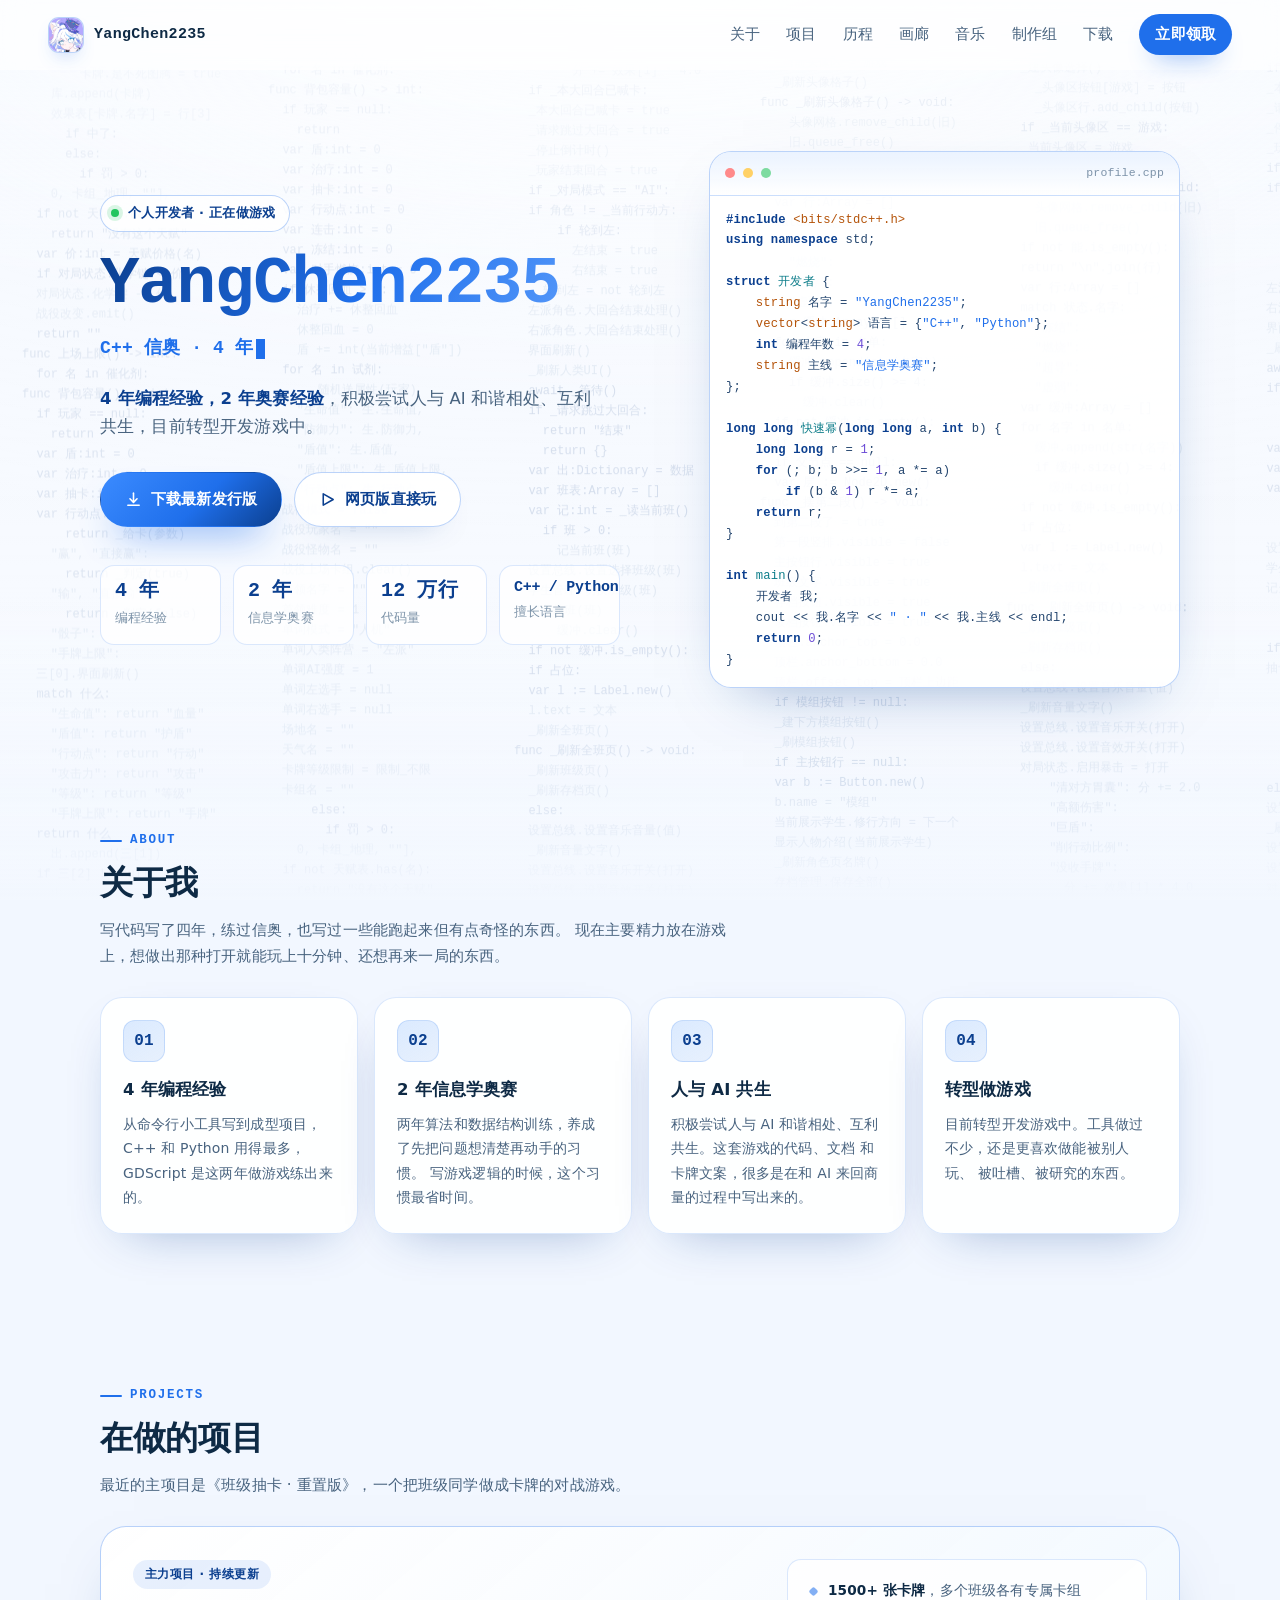
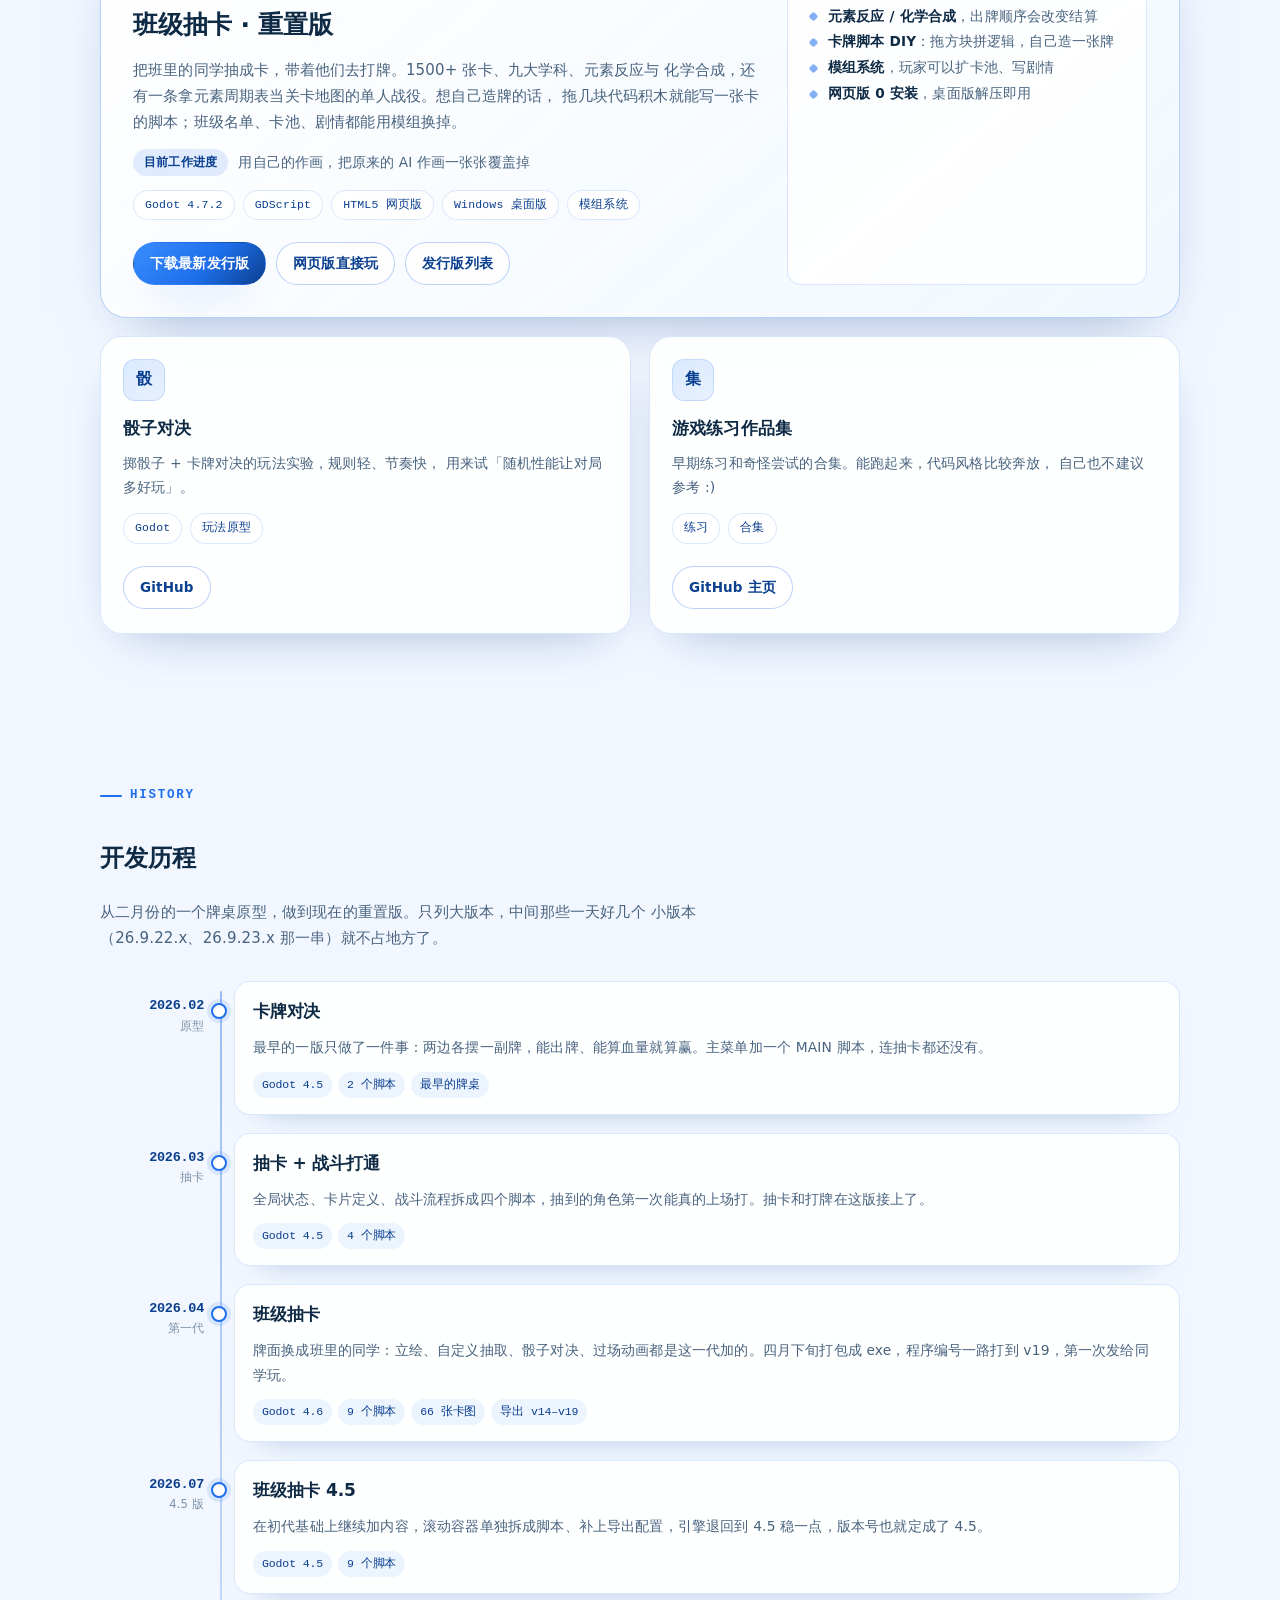
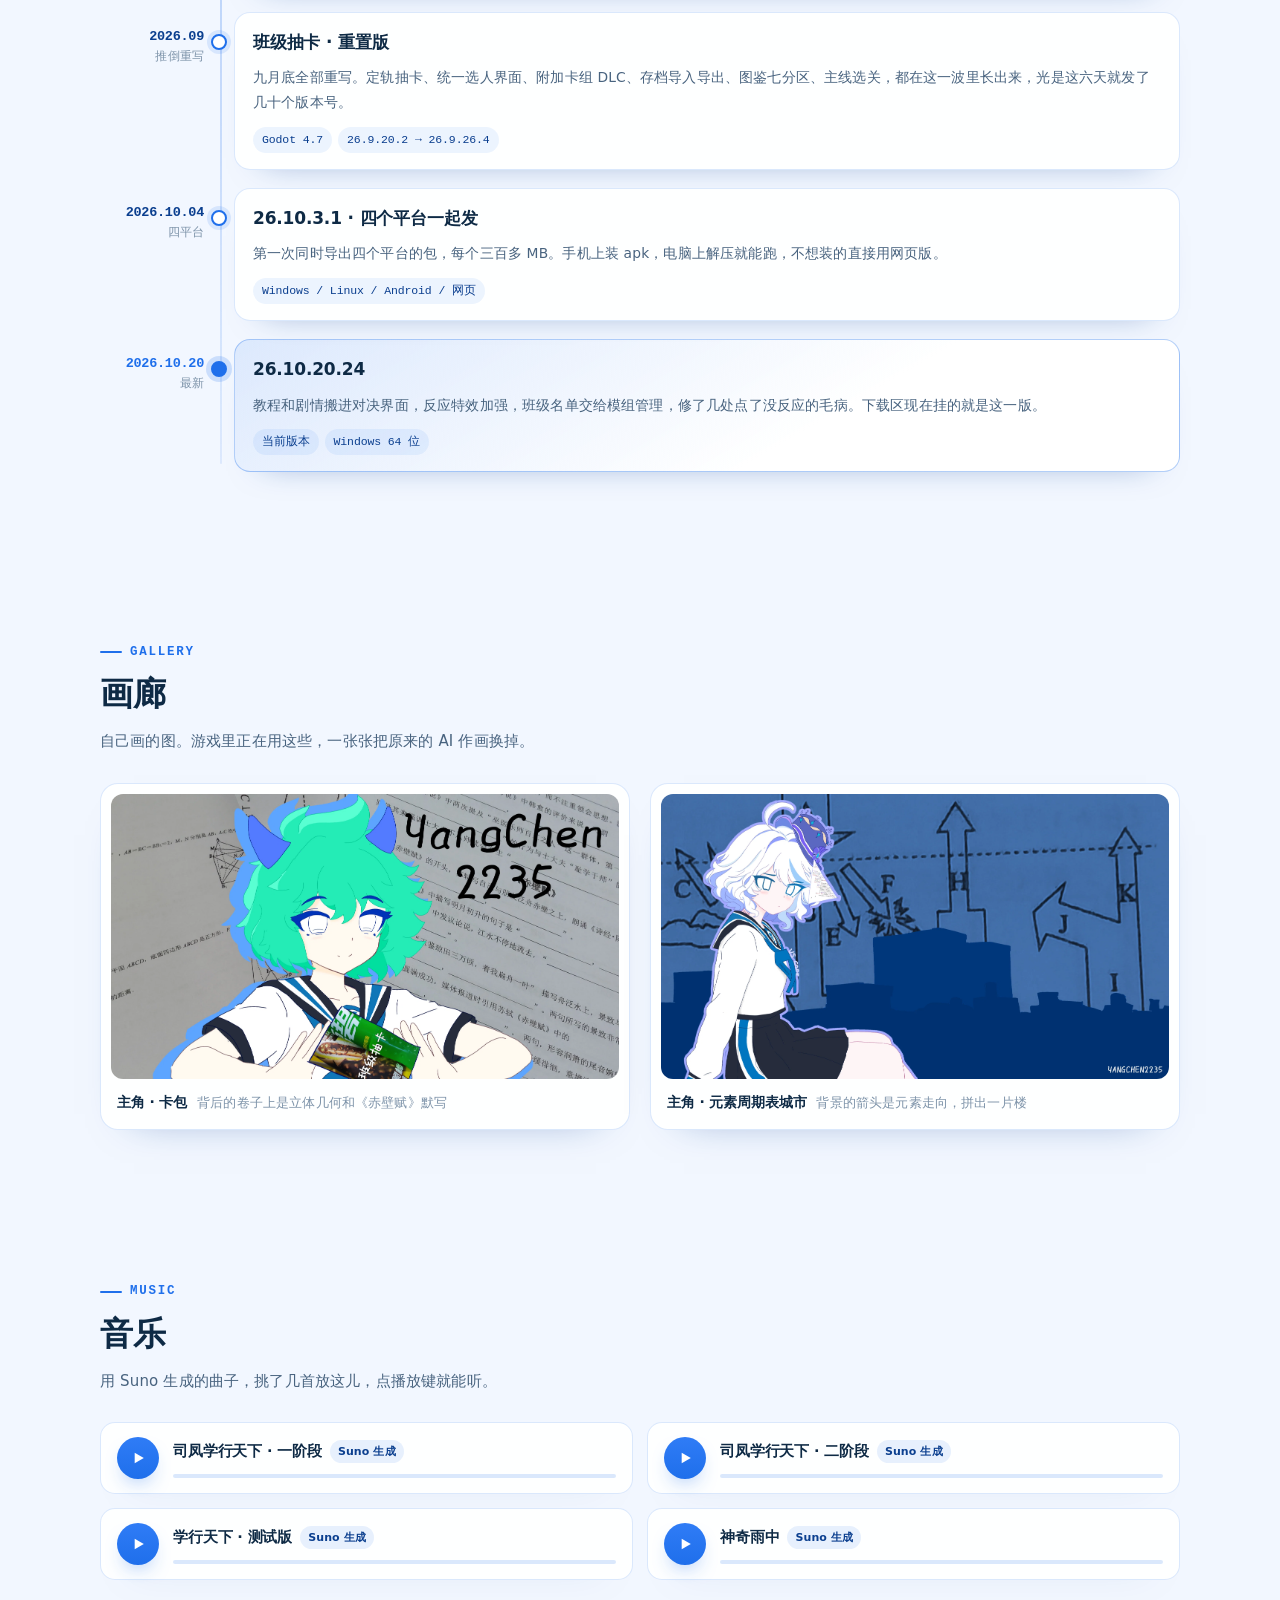
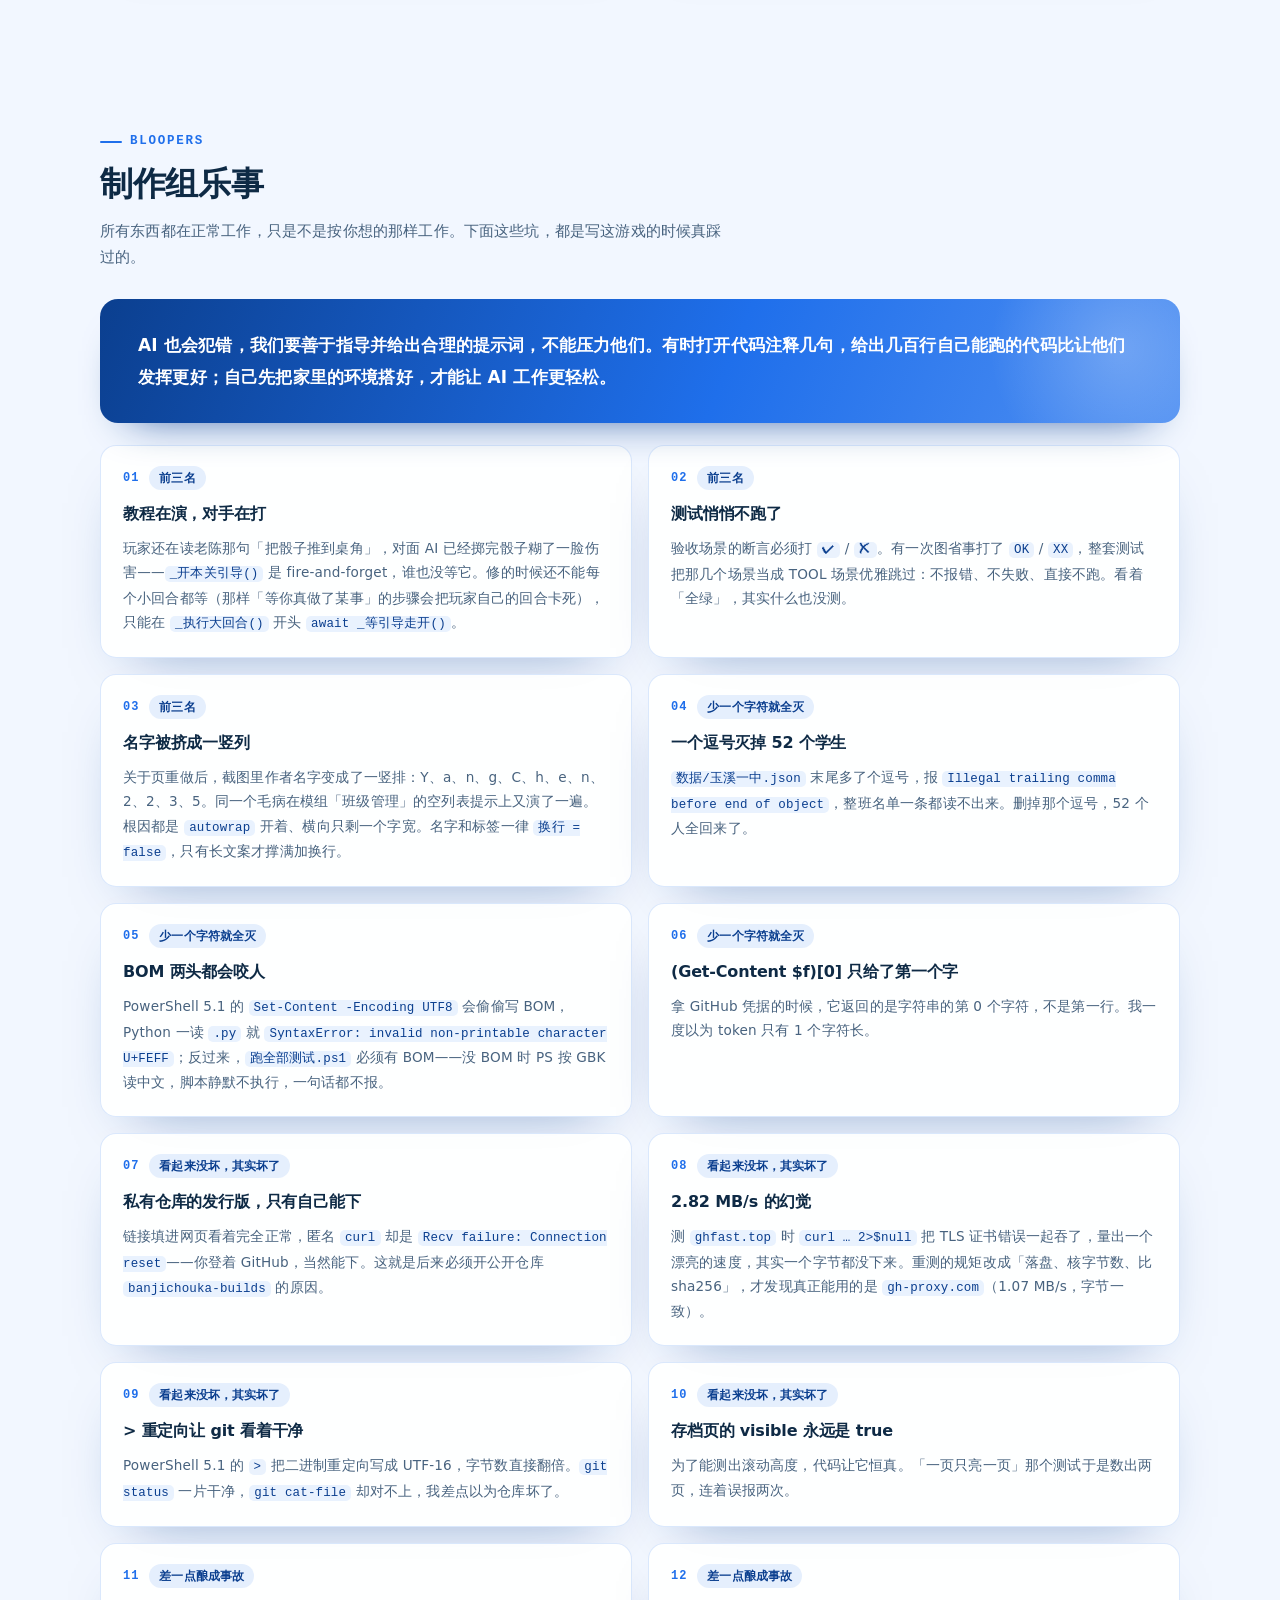
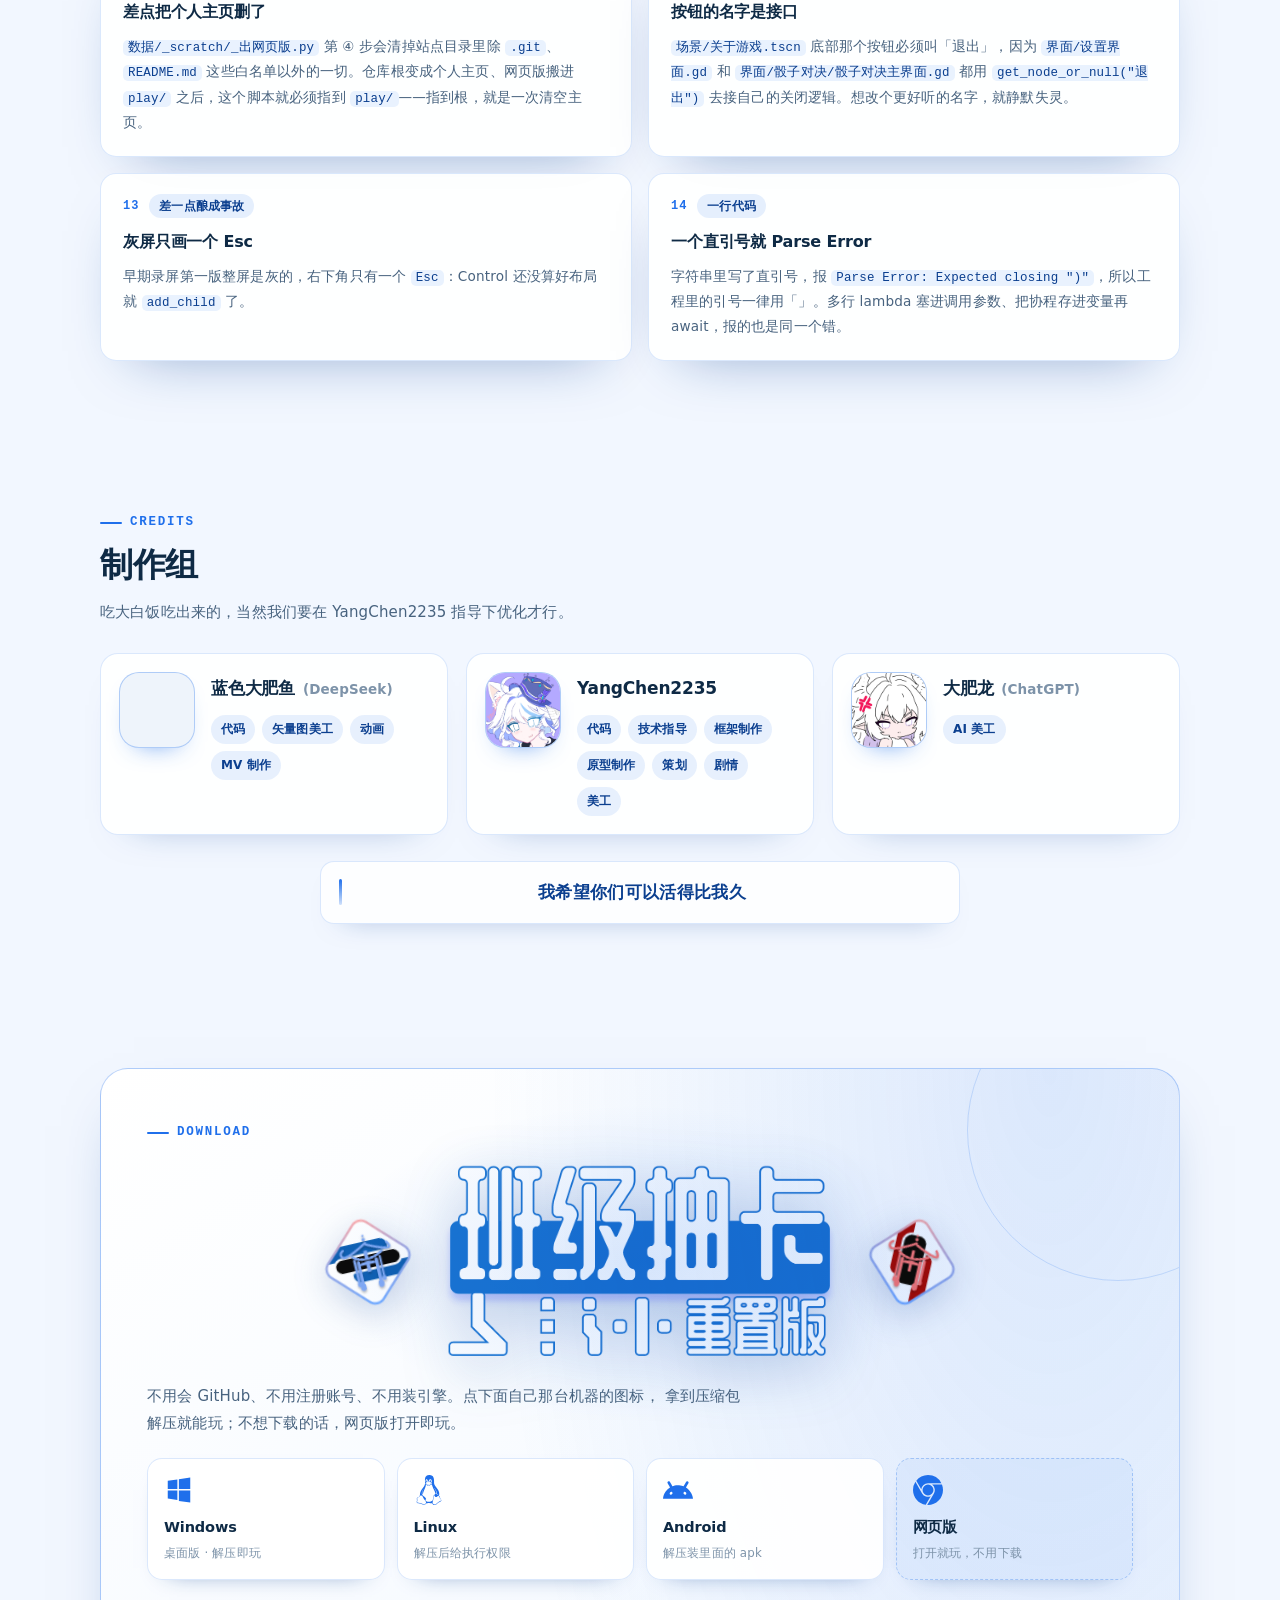
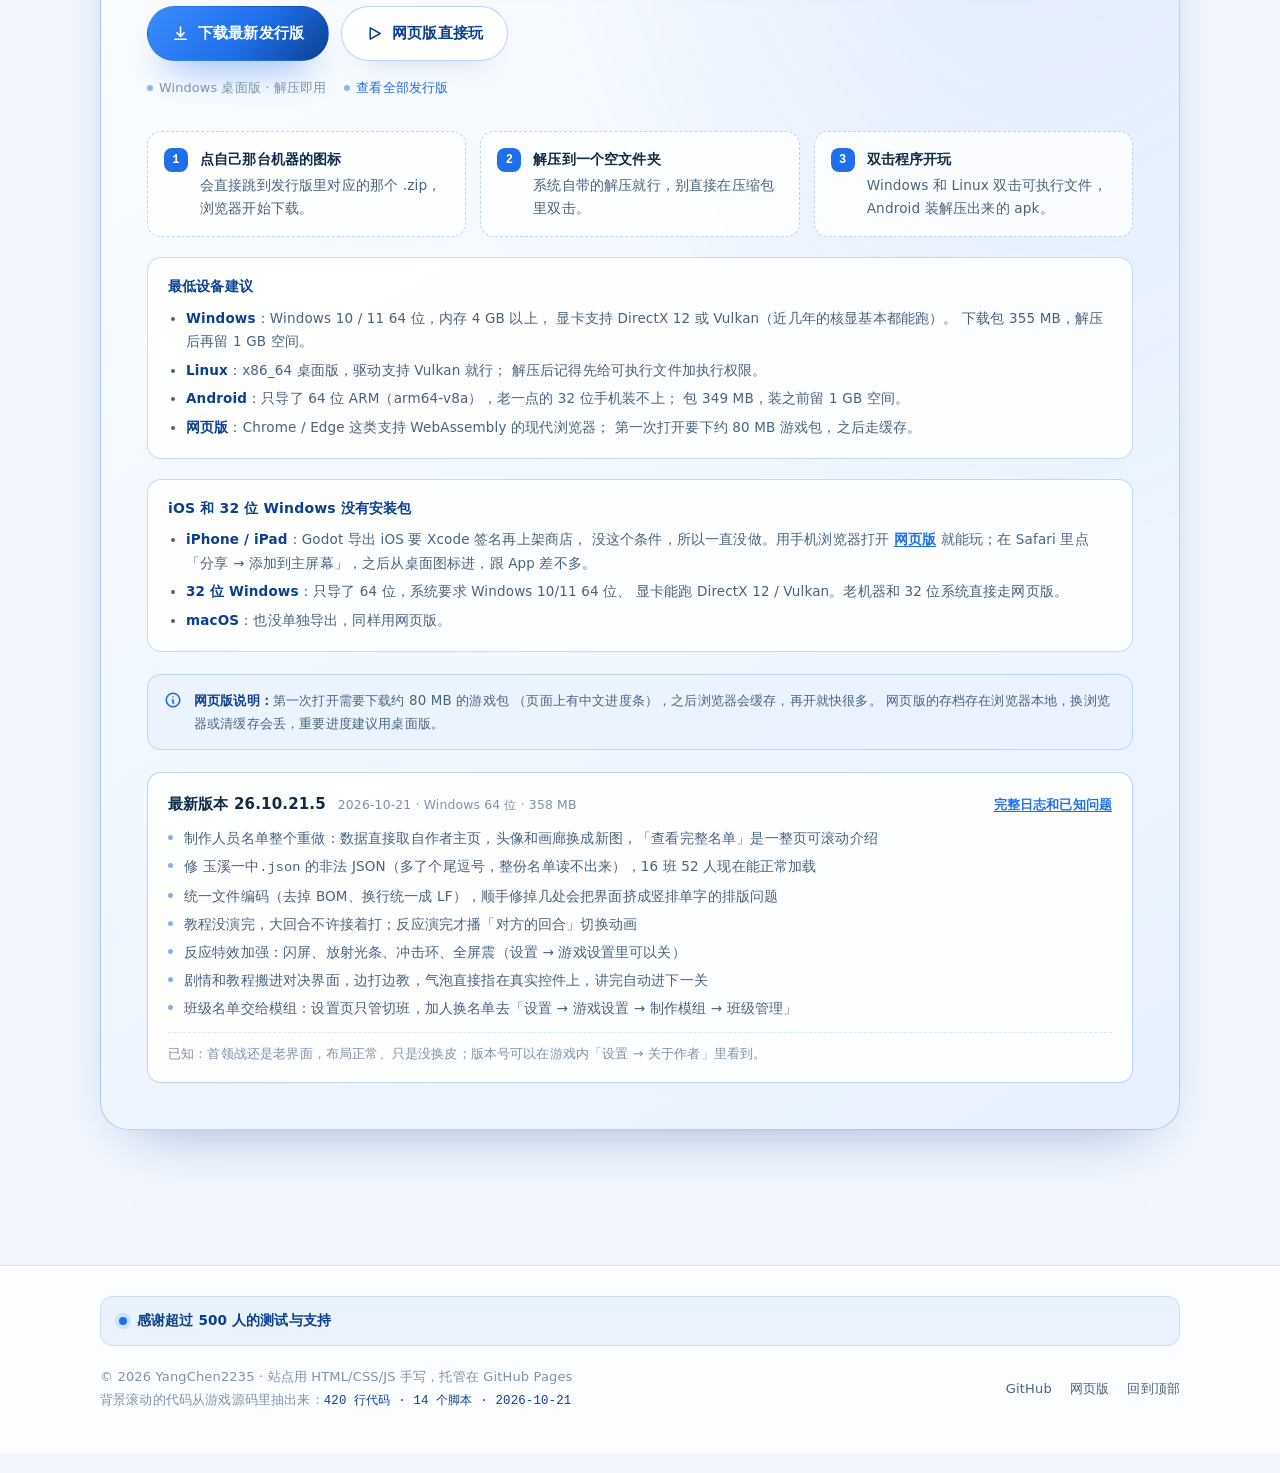
==== commit b6eaea67: "乐事补齐两条：> 重定向写成 UTF-16、存档页 visible 恒真" ====
--- a/index.html
+++ b/index.html
@@ -581,8 +581,26 @@
 							</p>
 						</article>
 
+						<article class="bl-card reveal">
+							<div class="bl-top"><span class="bl-rank">09</span><span class="bl-tag">看起来没坏，其实坏了</span></div>
+							<h3>&gt; 重定向让 git 看着干净</h3>
+							<p>
+								PowerShell 5.1 的 <code>&gt;</code> 把二进制重定向写成 UTF-16，字节数直接翻倍。<code>git status</code>
+								一片干净，<code>git cat-file</code> 却对不上，我差点以为仓库坏了。
+							</p>
+						</article>
+
+						<article class="bl-card reveal" data-delay="0.05">
+							<div class="bl-top"><span class="bl-rank">10</span><span class="bl-tag">看起来没坏，其实坏了</span></div>
+							<h3>存档页的 visible 永远是 true</h3>
+							<p>
+								为了能测出滚动高度，代码让它恒真。「一页只亮一页」那个测试于是数出两页，连着误报两次。
+							</p>
+						</article>
+
+
 						<article class="bl-card reveal" data-delay="0.1">
-							<div class="bl-top"><span class="bl-rank">09</span><span class="bl-tag">差一点酿成事故</span></div>
+							<div class="bl-top"><span class="bl-rank">11</span><span class="bl-tag">差一点酿成事故</span></div>
 							<h3>差点把个人主页删了</h3>
 							<p>
 								<code>数据/_scratch/_出网页版.py</code> 第 ④ 步会清掉站点目录里除 <code>.git</code>、<code>README.md</code>
@@ -592,7 +610,7 @@
 						</article>
 
 						<article class="bl-card reveal">
-							<div class="bl-top"><span class="bl-rank">10</span><span class="bl-tag">差一点酿成事故</span></div>
+							<div class="bl-top"><span class="bl-rank">12</span><span class="bl-tag">差一点酿成事故</span></div>
 							<h3>按钮的名字是接口</h3>
 							<p>
 								<code>场景/关于游戏.tscn</code> 底部那个按钮必须叫「退出」，因为 <code>界面/设置界面.gd</code> 和
@@ -602,7 +620,7 @@
 						</article>
 
 						<article class="bl-card reveal" data-delay="0.05">
-							<div class="bl-top"><span class="bl-rank">11</span><span class="bl-tag">差一点酿成事故</span></div>
+							<div class="bl-top"><span class="bl-rank">13</span><span class="bl-tag">差一点酿成事故</span></div>
 							<h3>灰屏只画一个 Esc</h3>
 							<p>
 								早期录屏第一版整屏是灰的，右下角只有一个 <code>Esc</code>：Control 还没算好布局就
@@ -611,7 +629,7 @@
 						</article>
 
 						<article class="bl-card reveal" data-delay="0.1">
-							<div class="bl-top"><span class="bl-rank">12</span><span class="bl-tag">一行代码</span></div>
+							<div class="bl-top"><span class="bl-rank">14</span><span class="bl-tag">一行代码</span></div>
 							<h3>一个直引号就 Parse Error</h3>
 							<p>
 								字符串里写了直引号，报 <code>Parse Error: Expected closing ")"</code>，所以工程里的引号一律用「」。多行
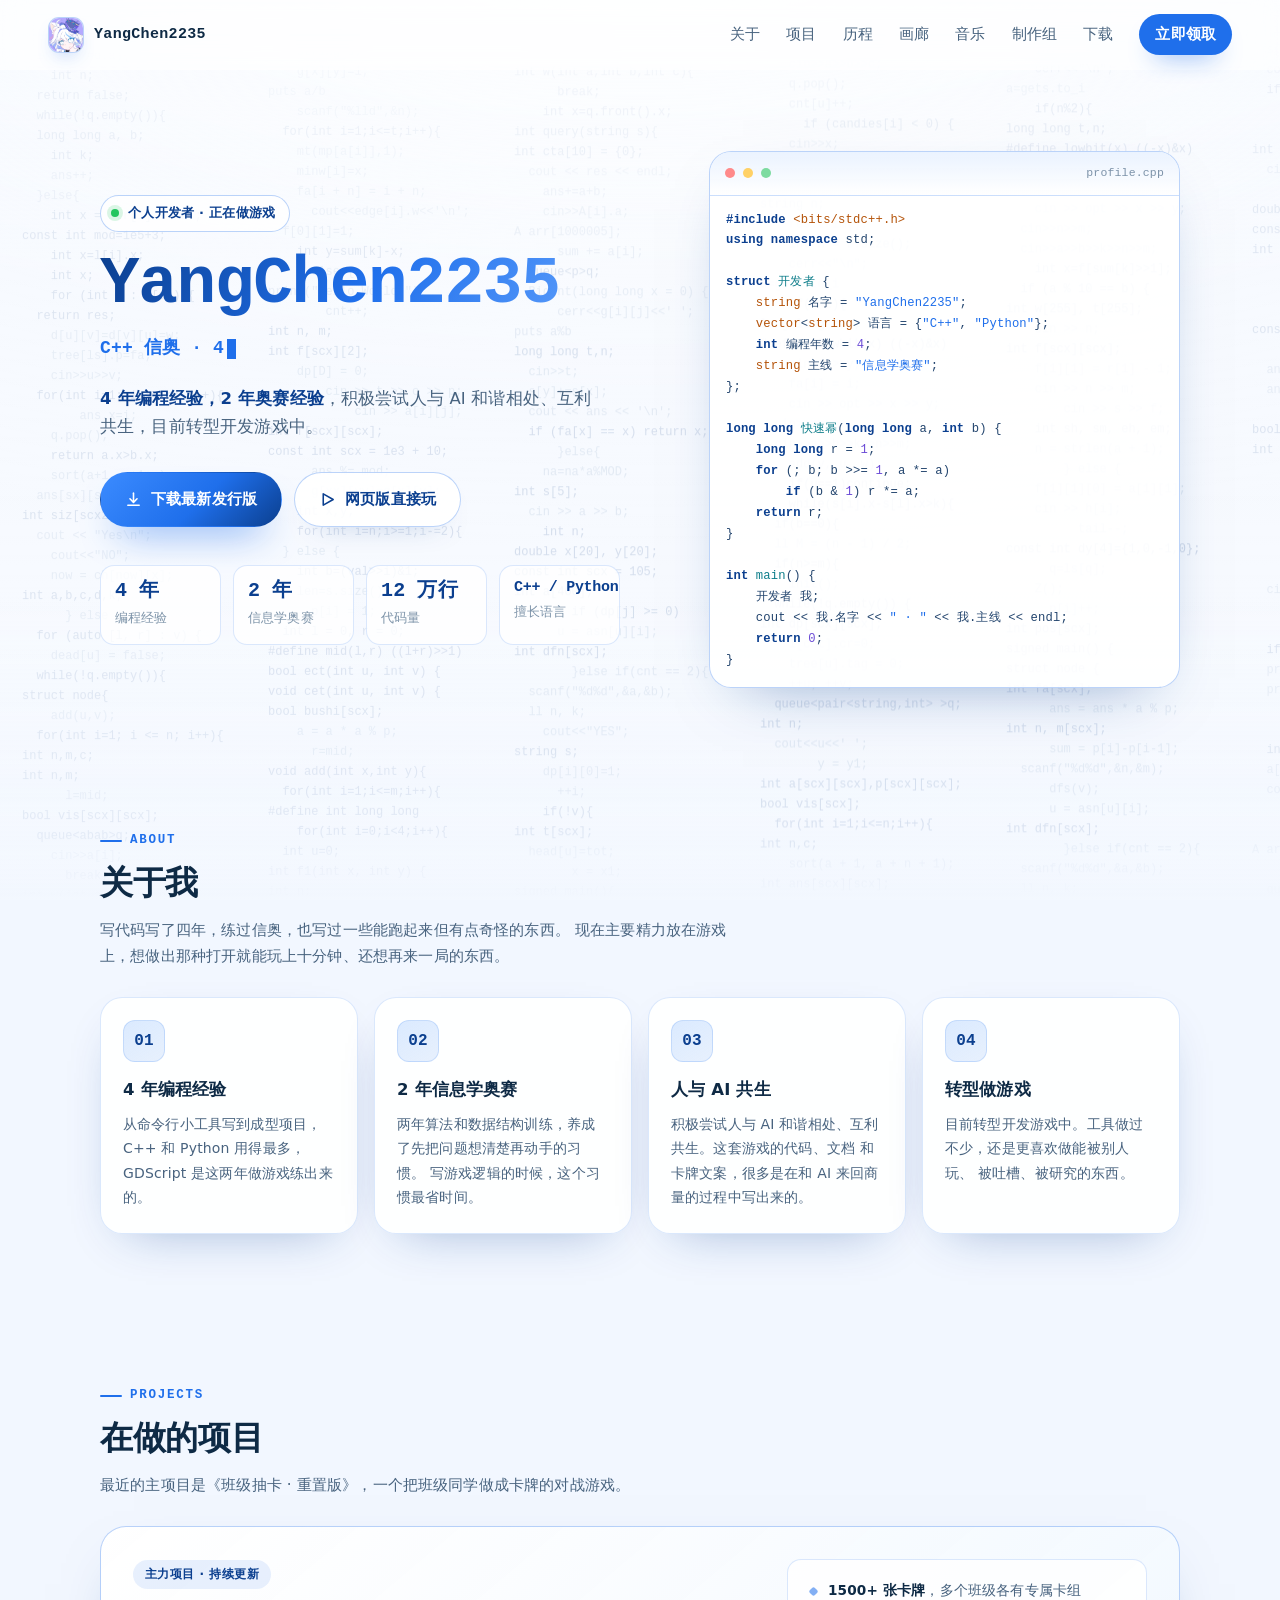
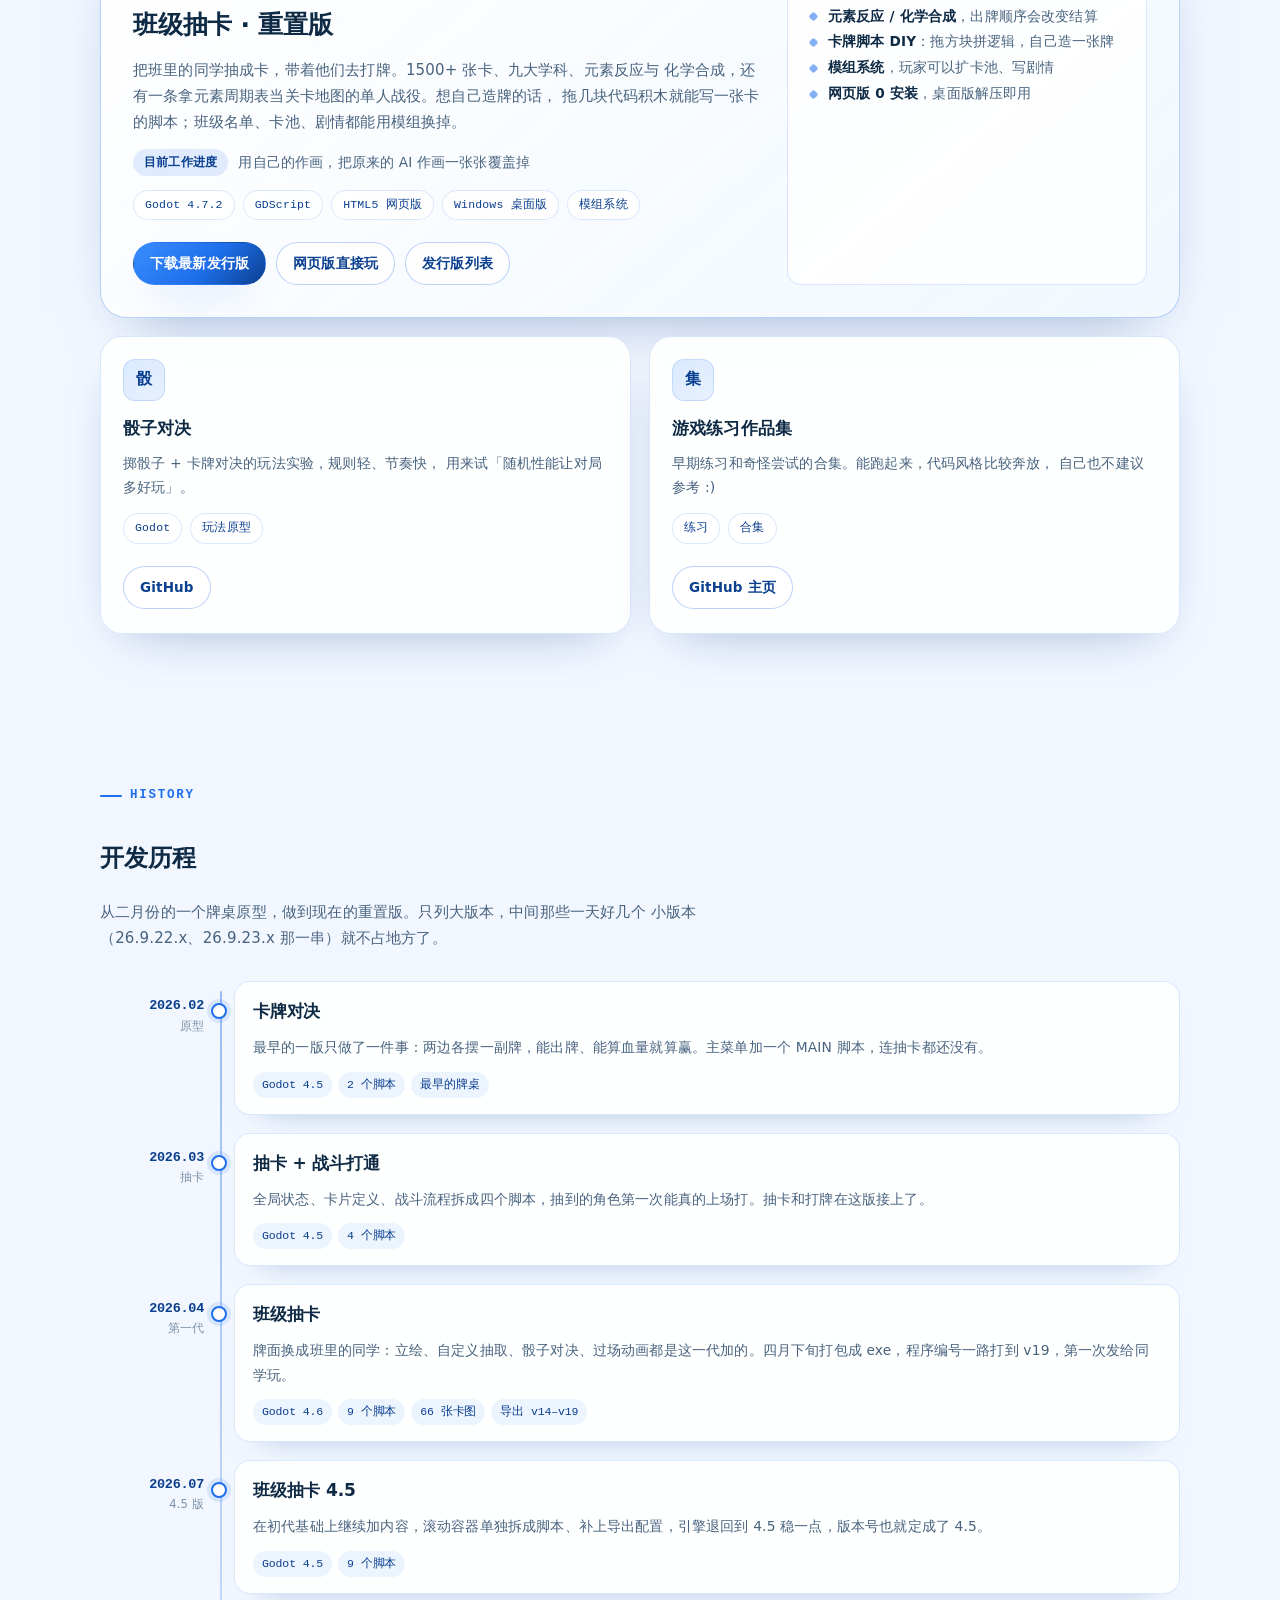
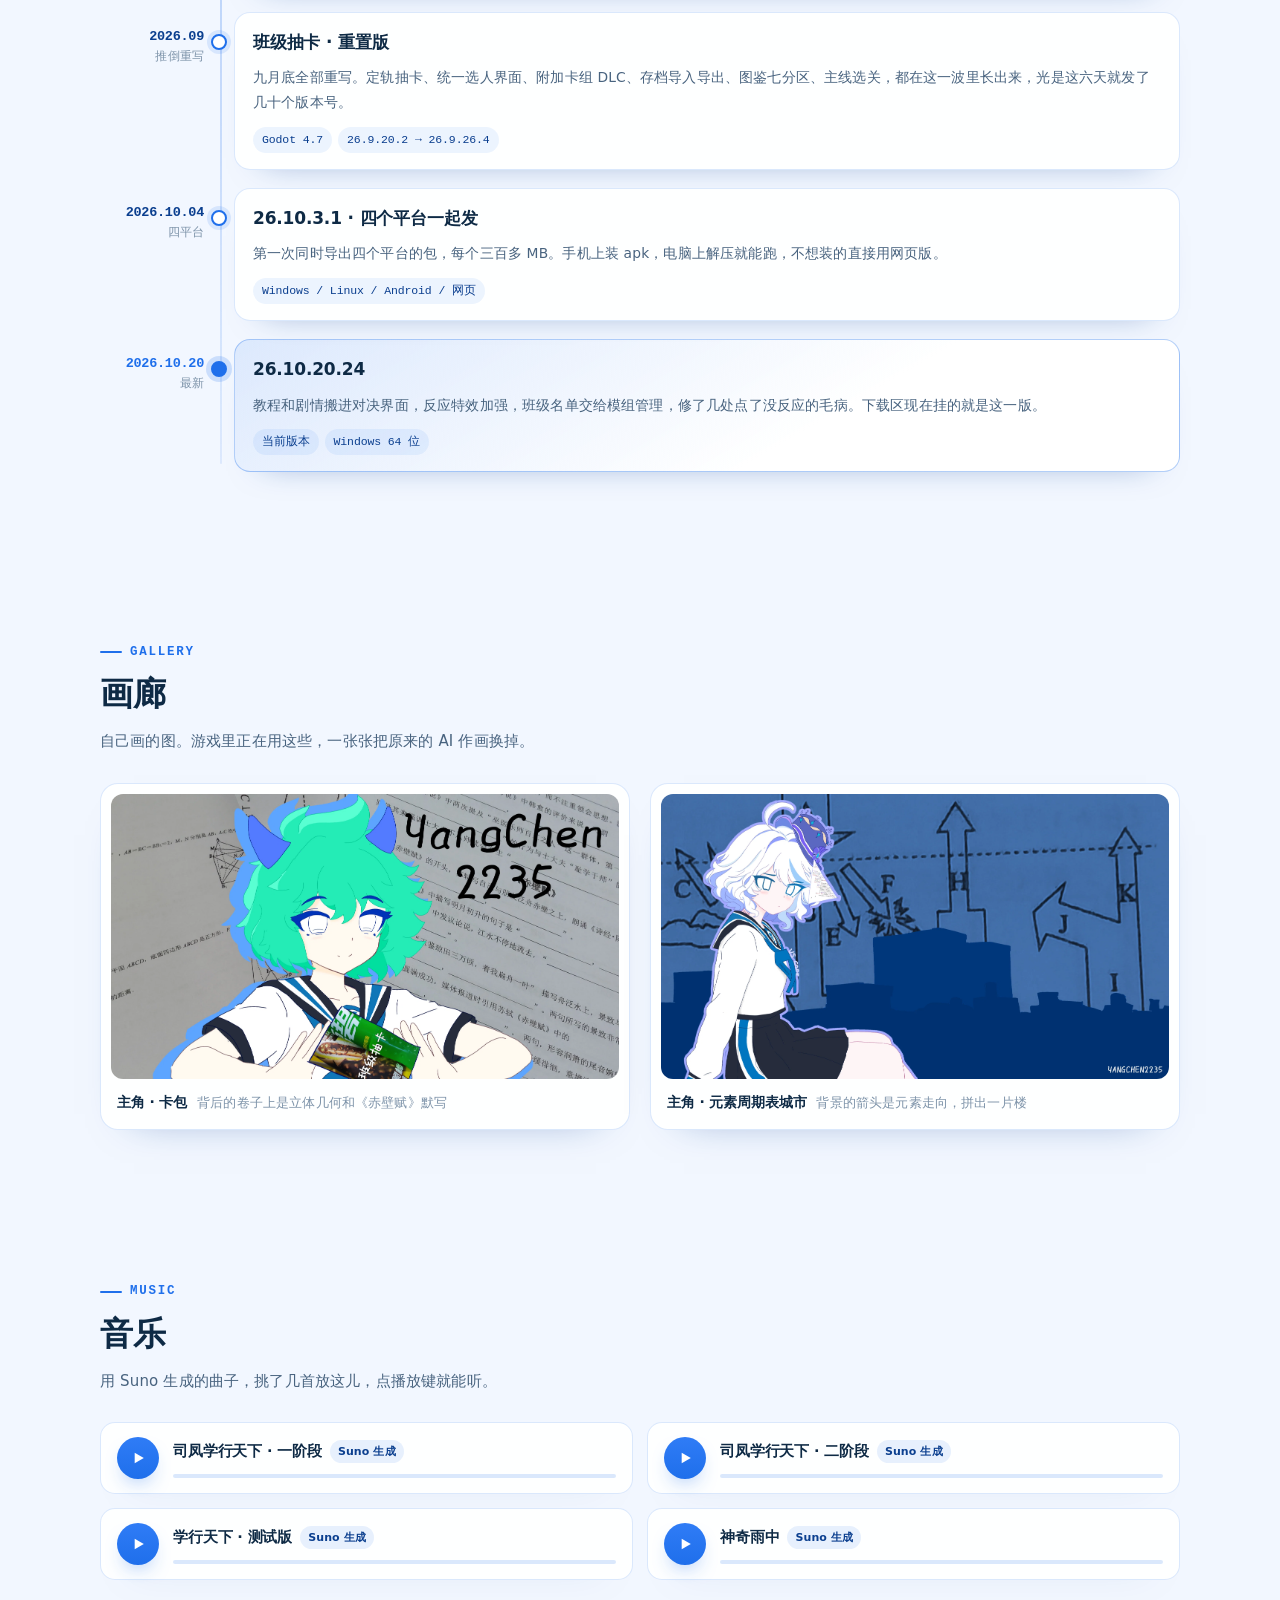
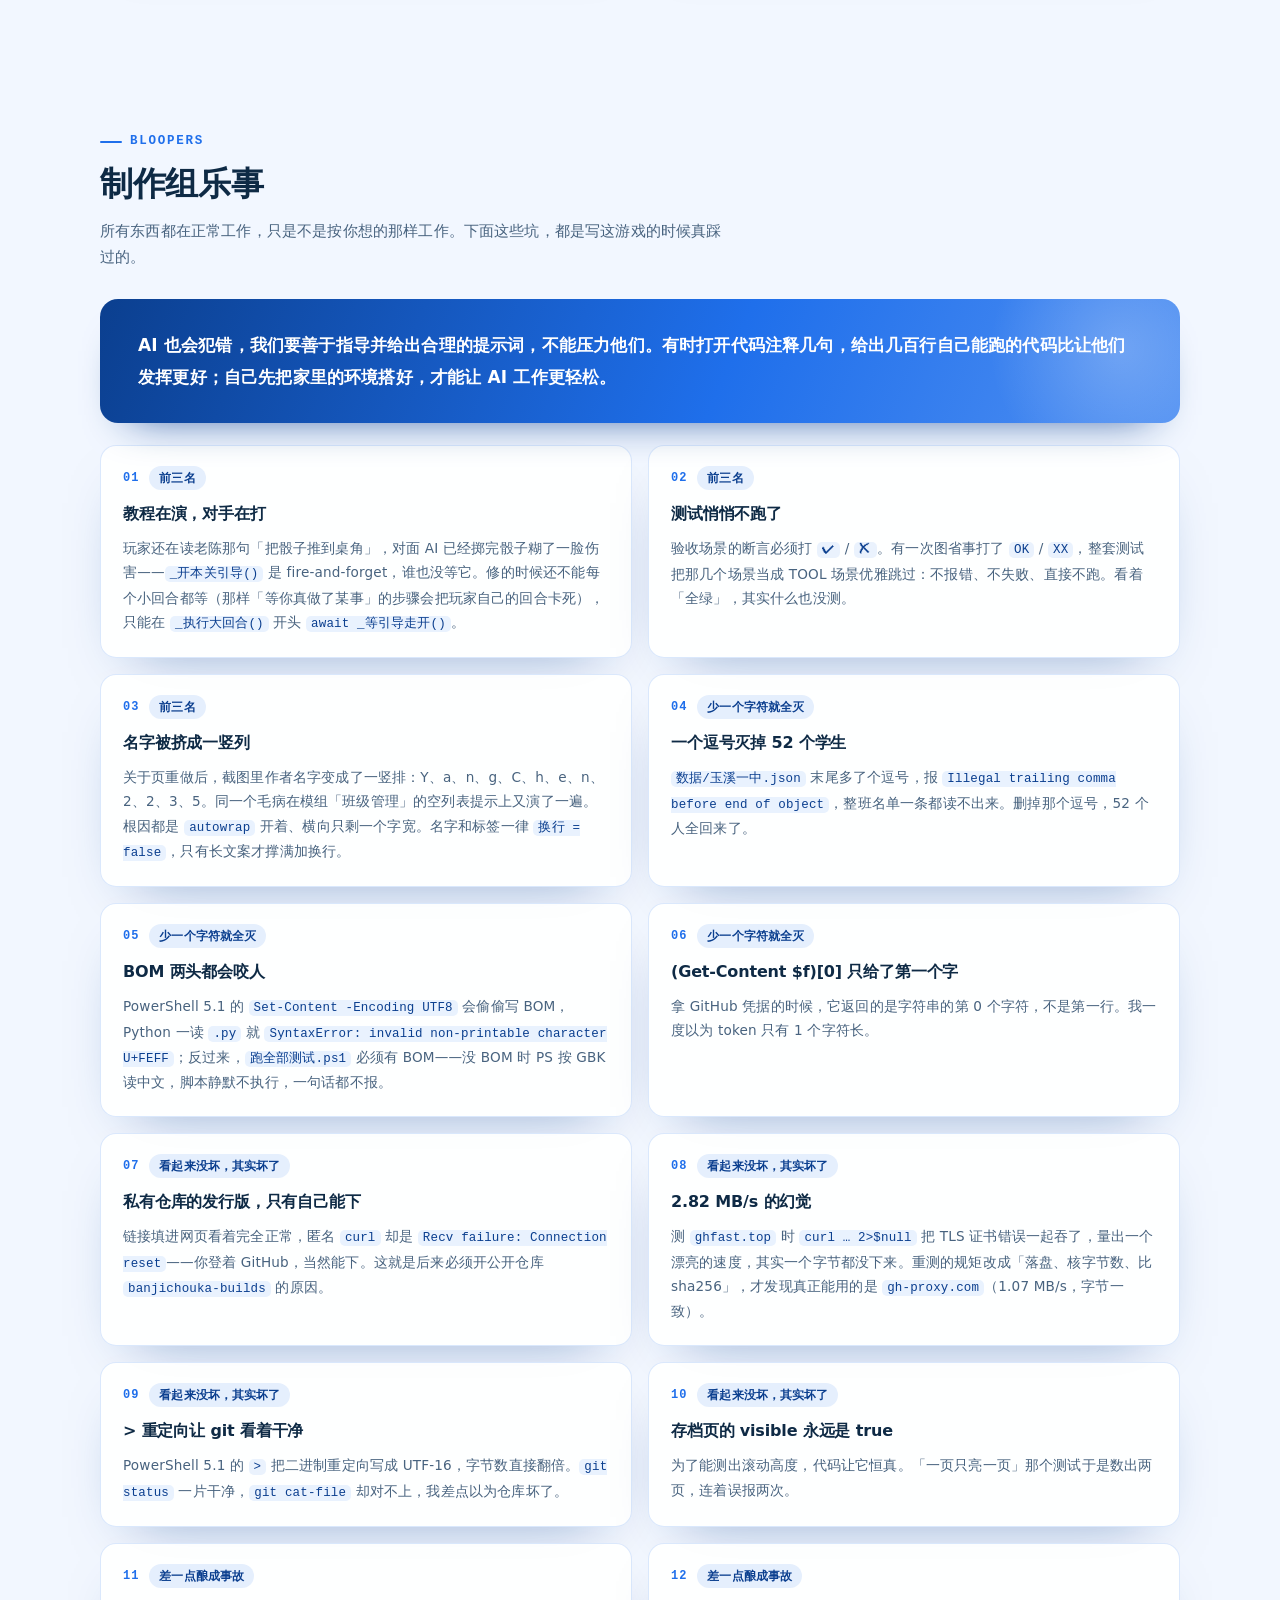
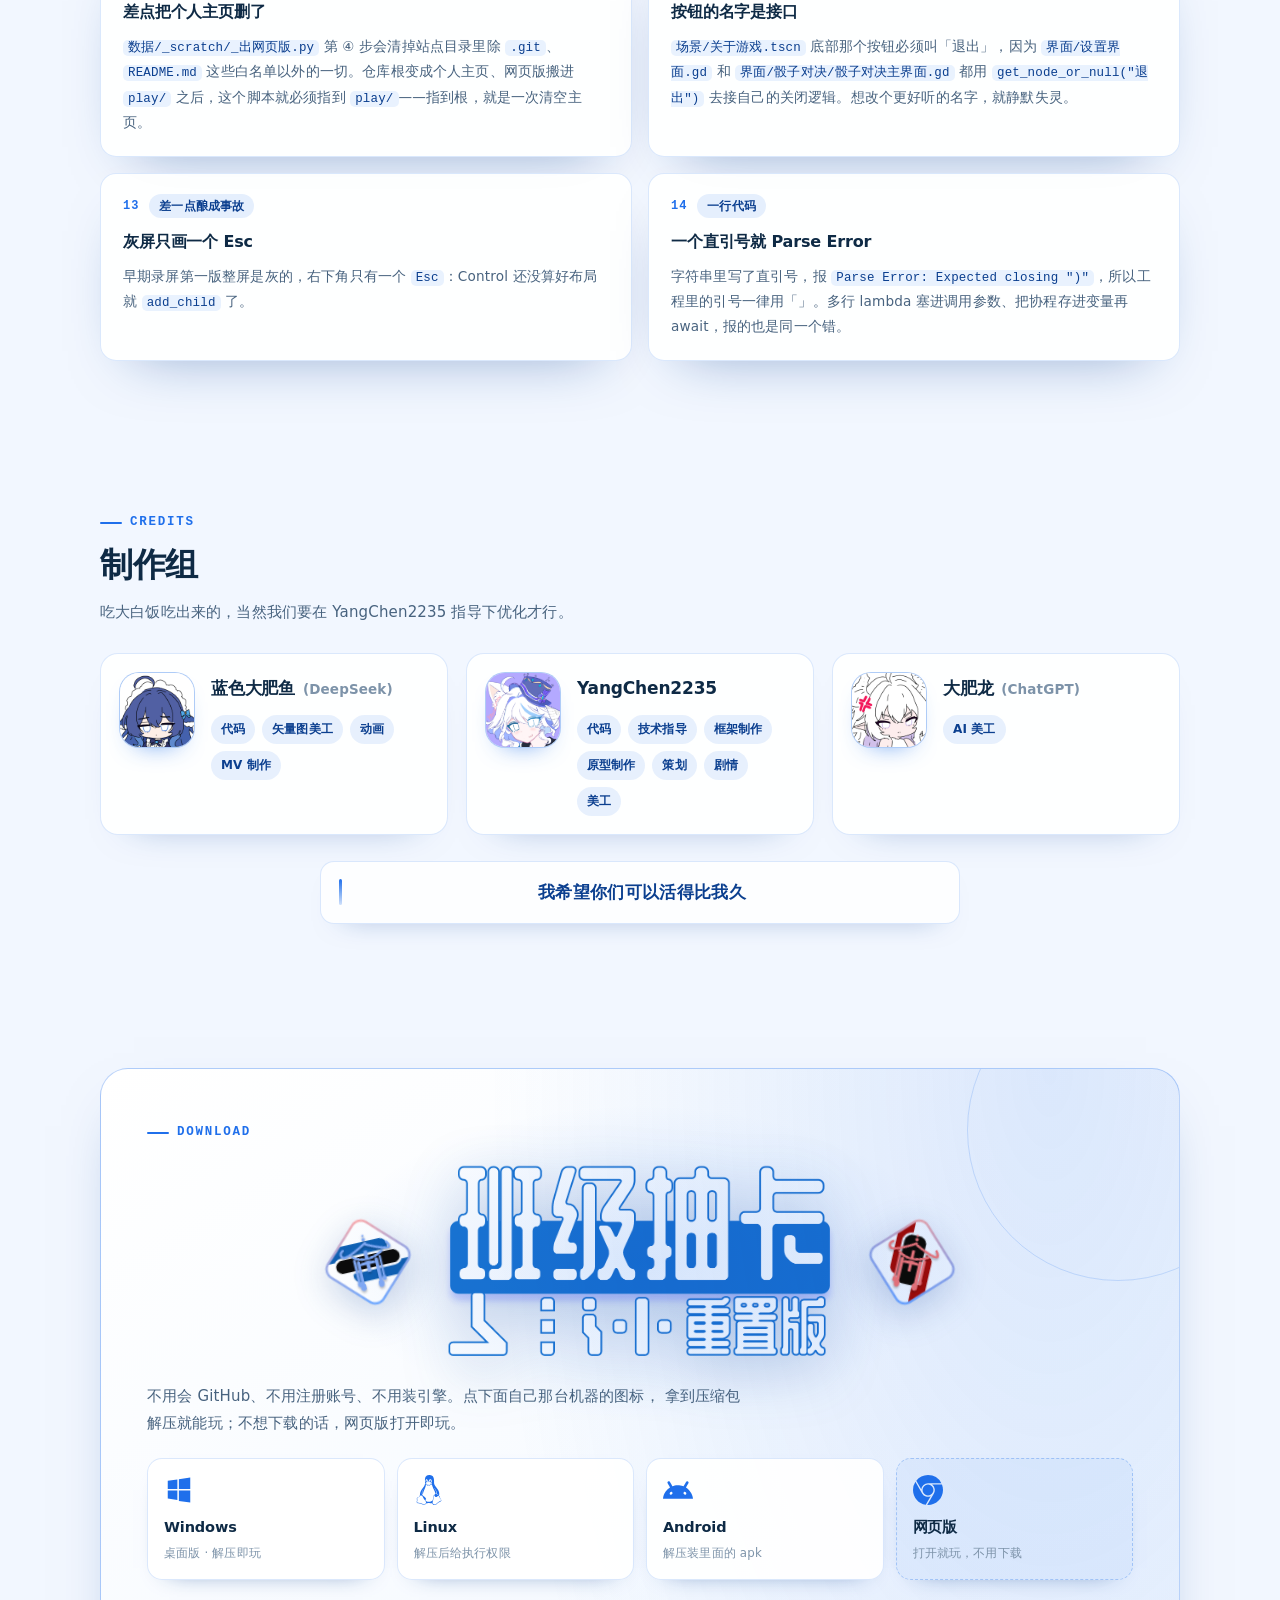
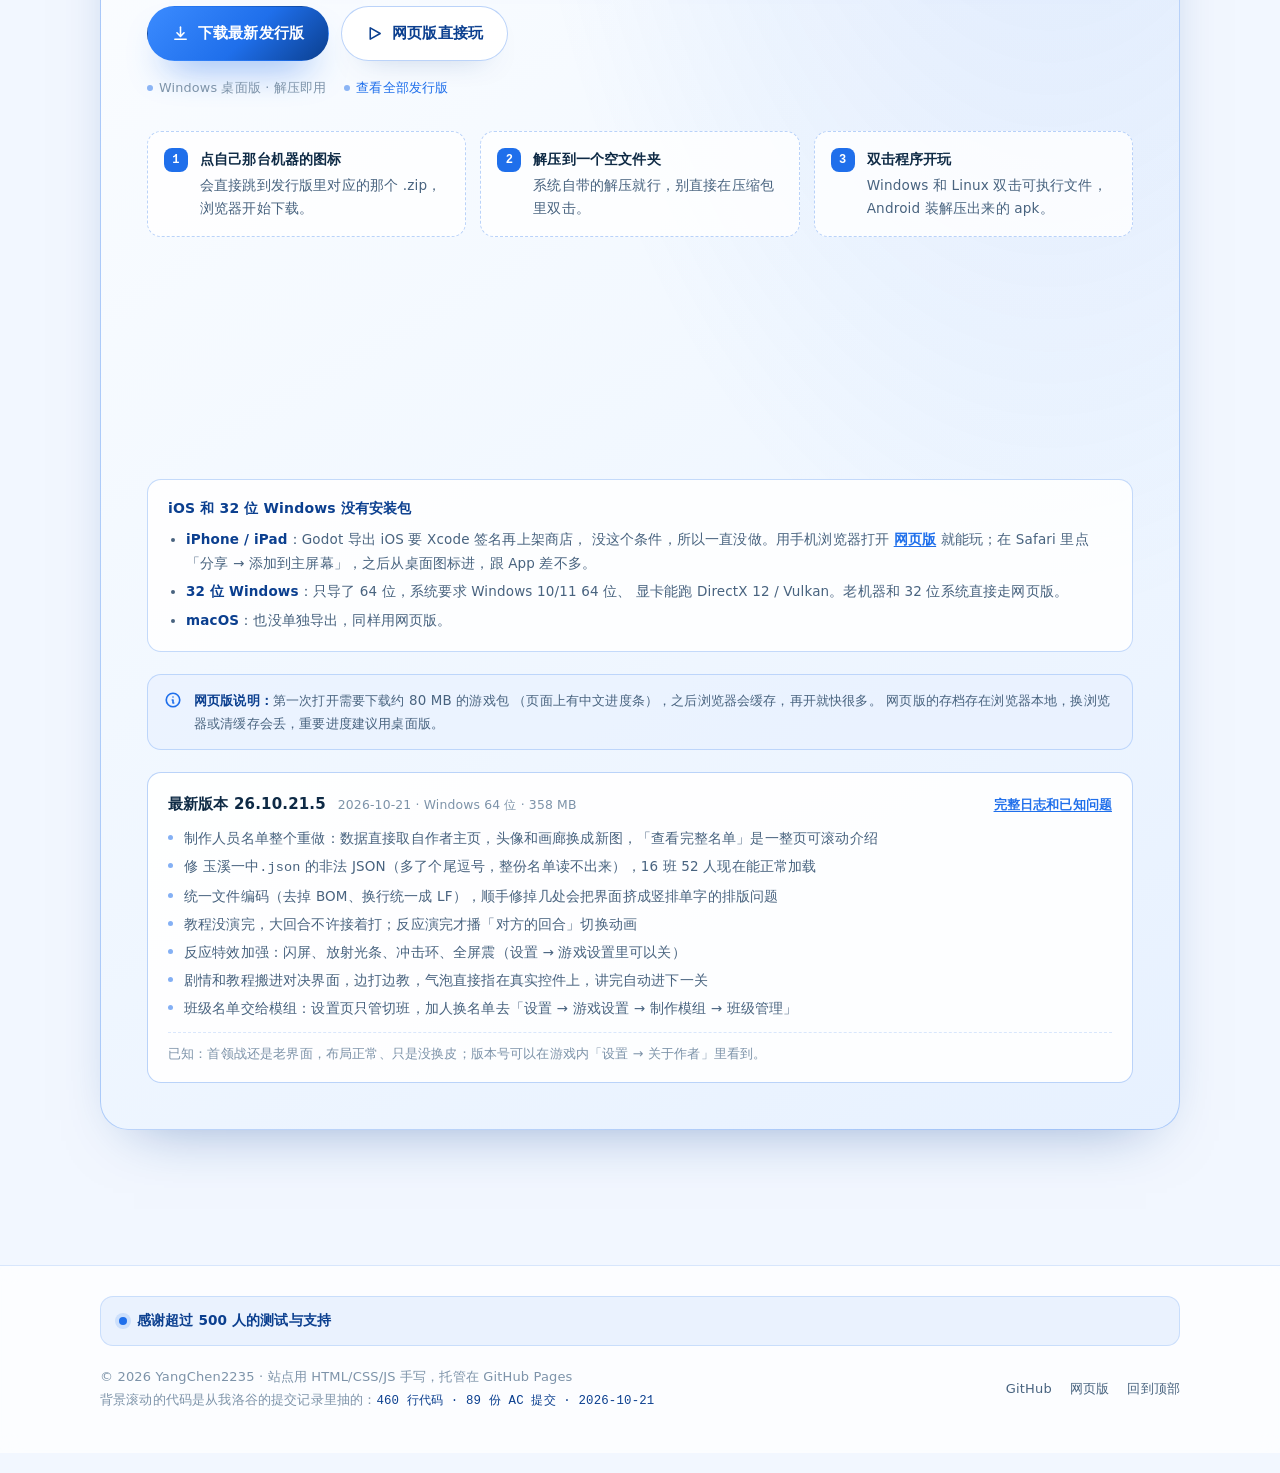
==== commit db3643f9: "背景代码墙换成我洛谷提交记录里的 C++ 代码（90 份 AC、460 行）" ====
--- a/index.html
+++ b/index.html
@@ -942,7 +942,7 @@
 				<p>
 					© <span data-year>2026</span> YangChen2235 · 站点用 HTML/CSS/JS
 					手写，托管在 GitHub Pages<br />
-					背景滚动的代码从游戏源码里抽出来：<code data-wall-stat>—</code>
+					背景滚动的代码是从我洛谷的提交记录里抽的：<code data-wall-stat>—</code>
 				</p>
 				<div class="footer-links">
 					<a href="https://github.com/YangChen2235" target="_blank" rel="noopener">GitHub</a>
--- a/assets/css/style.css
+++ b/assets/css/style.css
@@ -175,6 +175,7 @@
 	color: var(--ink-soft);
 	font-weight: 500;
 	position: relative;
+	white-space: nowrap;
 }
 
 .nav-links a:hover {
@@ -1365,14 +1366,25 @@
 	}
 }
 
+@media (max-width: 940px) {
+	.nav-links a:not(.nav-cta):nth-child(1),
+	.nav-links a:not(.nav-cta):nth-child(4),
+	.nav-links a:not(.nav-cta):nth-child(5) {
+		display: none;
+	}
+}
+
 @media (max-width: 620px) {
 	.nav-links {
 		gap: 14px;
 		font-size: 13.5px;
 	}
 
-	.nav-links a:not(.nav-cta):first-child,
-	.nav-links a:not(.nav-cta):nth-child(4) {
+	.nav-links a:not(.nav-cta):nth-child(1),
+	.nav-links a:not(.nav-cta):nth-child(3),
+	.nav-links a:not(.nav-cta):nth-child(4),
+	.nav-links a:not(.nav-cta):nth-child(5),
+	.nav-links a:not(.nav-cta):nth-child(6) {
 		display: none;
 	}
 
@@ -1525,6 +1537,14 @@
 	background: linear-gradient(180deg, var(--blue), rgba(31, 111, 235, 0.2));
 }
 
+@media (max-width: 940px) {
+	.nav-links a:not(.nav-cta):nth-child(1),
+	.nav-links a:not(.nav-cta):nth-child(4),
+	.nav-links a:not(.nav-cta):nth-child(5) {
+		display: none;
+	}
+}
+
 @media (max-width: 620px) {
 	.team-line {
 		margin-top: 20px;
@@ -1543,6 +1563,14 @@
 @media (max-width: 700px) {
 	.team-grid {
 		grid-template-columns: minmax(0, 1fr);
+	}
+}
+
+@media (max-width: 940px) {
+	.nav-links a:not(.nav-cta):nth-child(1),
+	.nav-links a:not(.nav-cta):nth-child(4),
+	.nav-links a:not(.nav-cta):nth-child(5) {
+		display: none;
 	}
 }
 
@@ -1980,6 +2008,14 @@
 		gap: 16px;
 	}
 }
+@media (max-width: 940px) {
+	.nav-links a:not(.nav-cta):nth-child(1),
+	.nav-links a:not(.nav-cta):nth-child(4),
+	.nav-links a:not(.nav-cta):nth-child(5) {
+		display: none;
+	}
+}
+
 @media (max-width: 620px) {
 	.crest-logo {
 		width: min(240px, 64%);
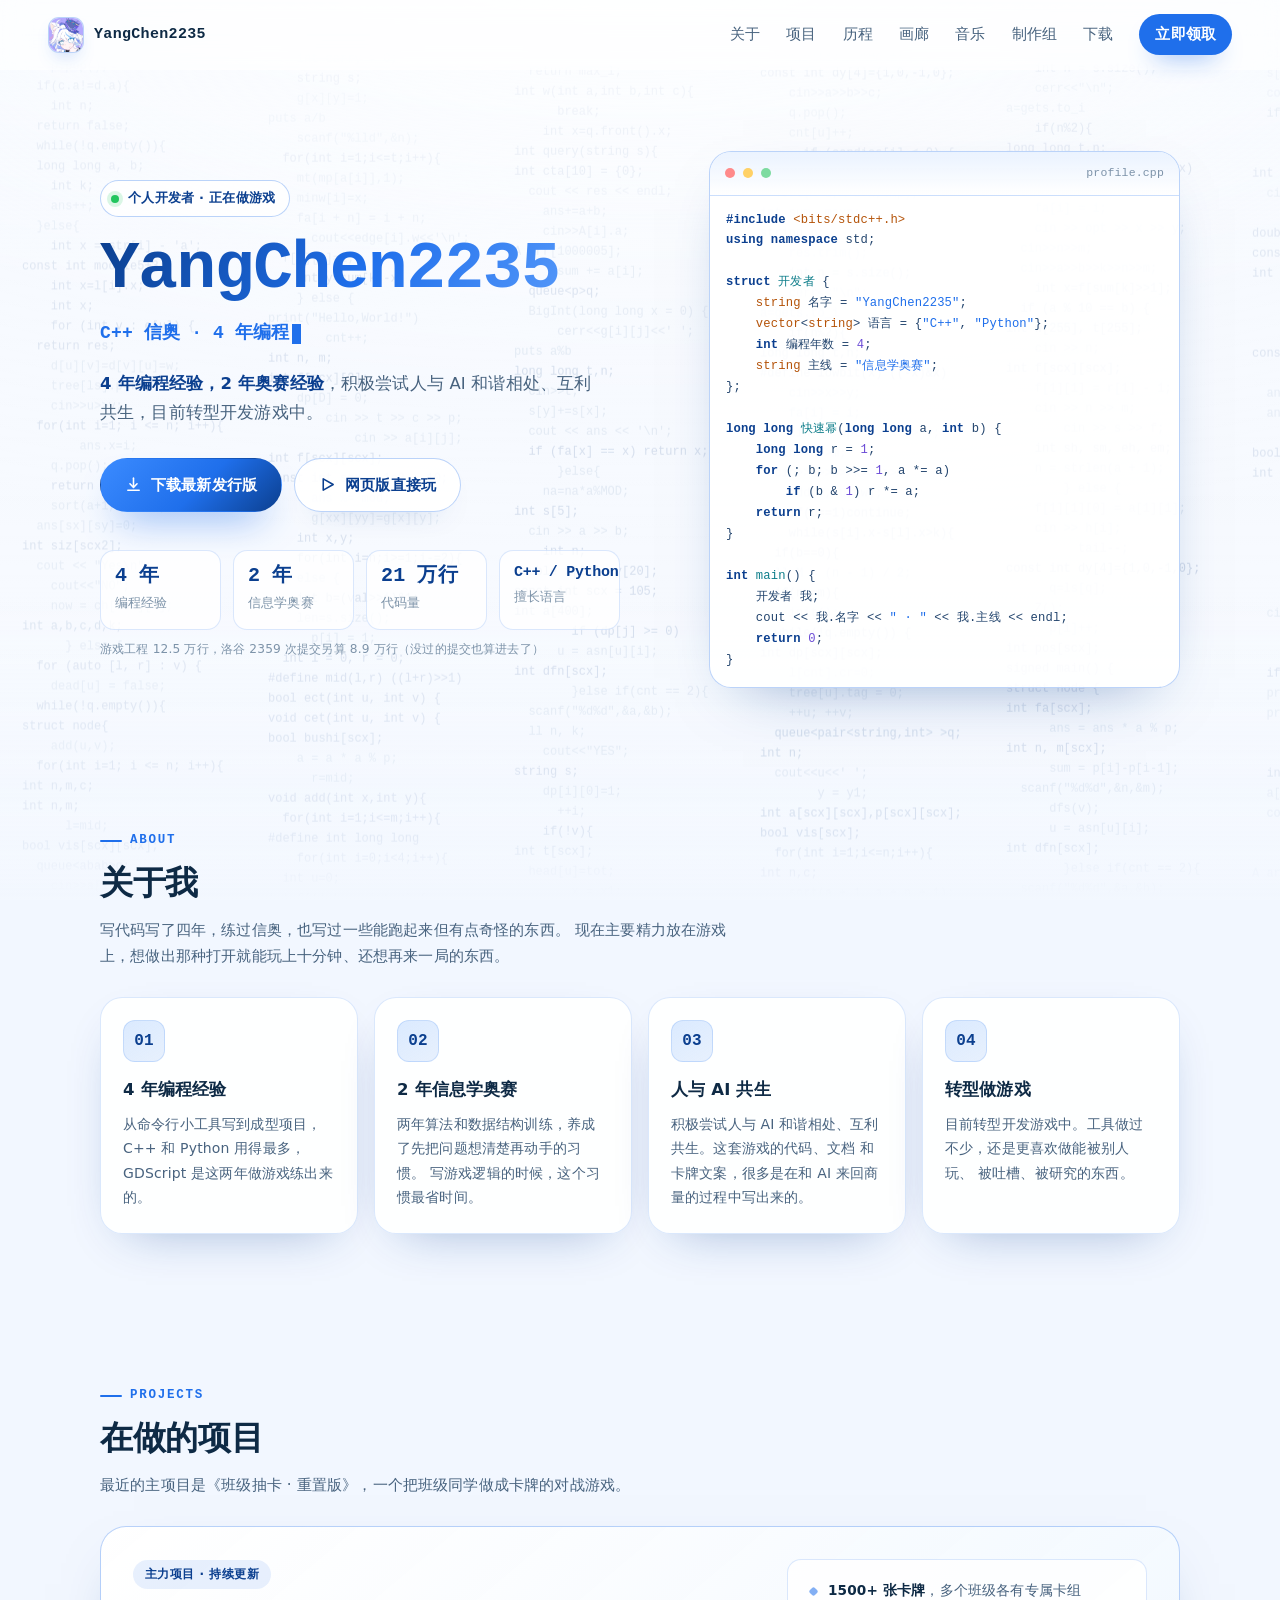
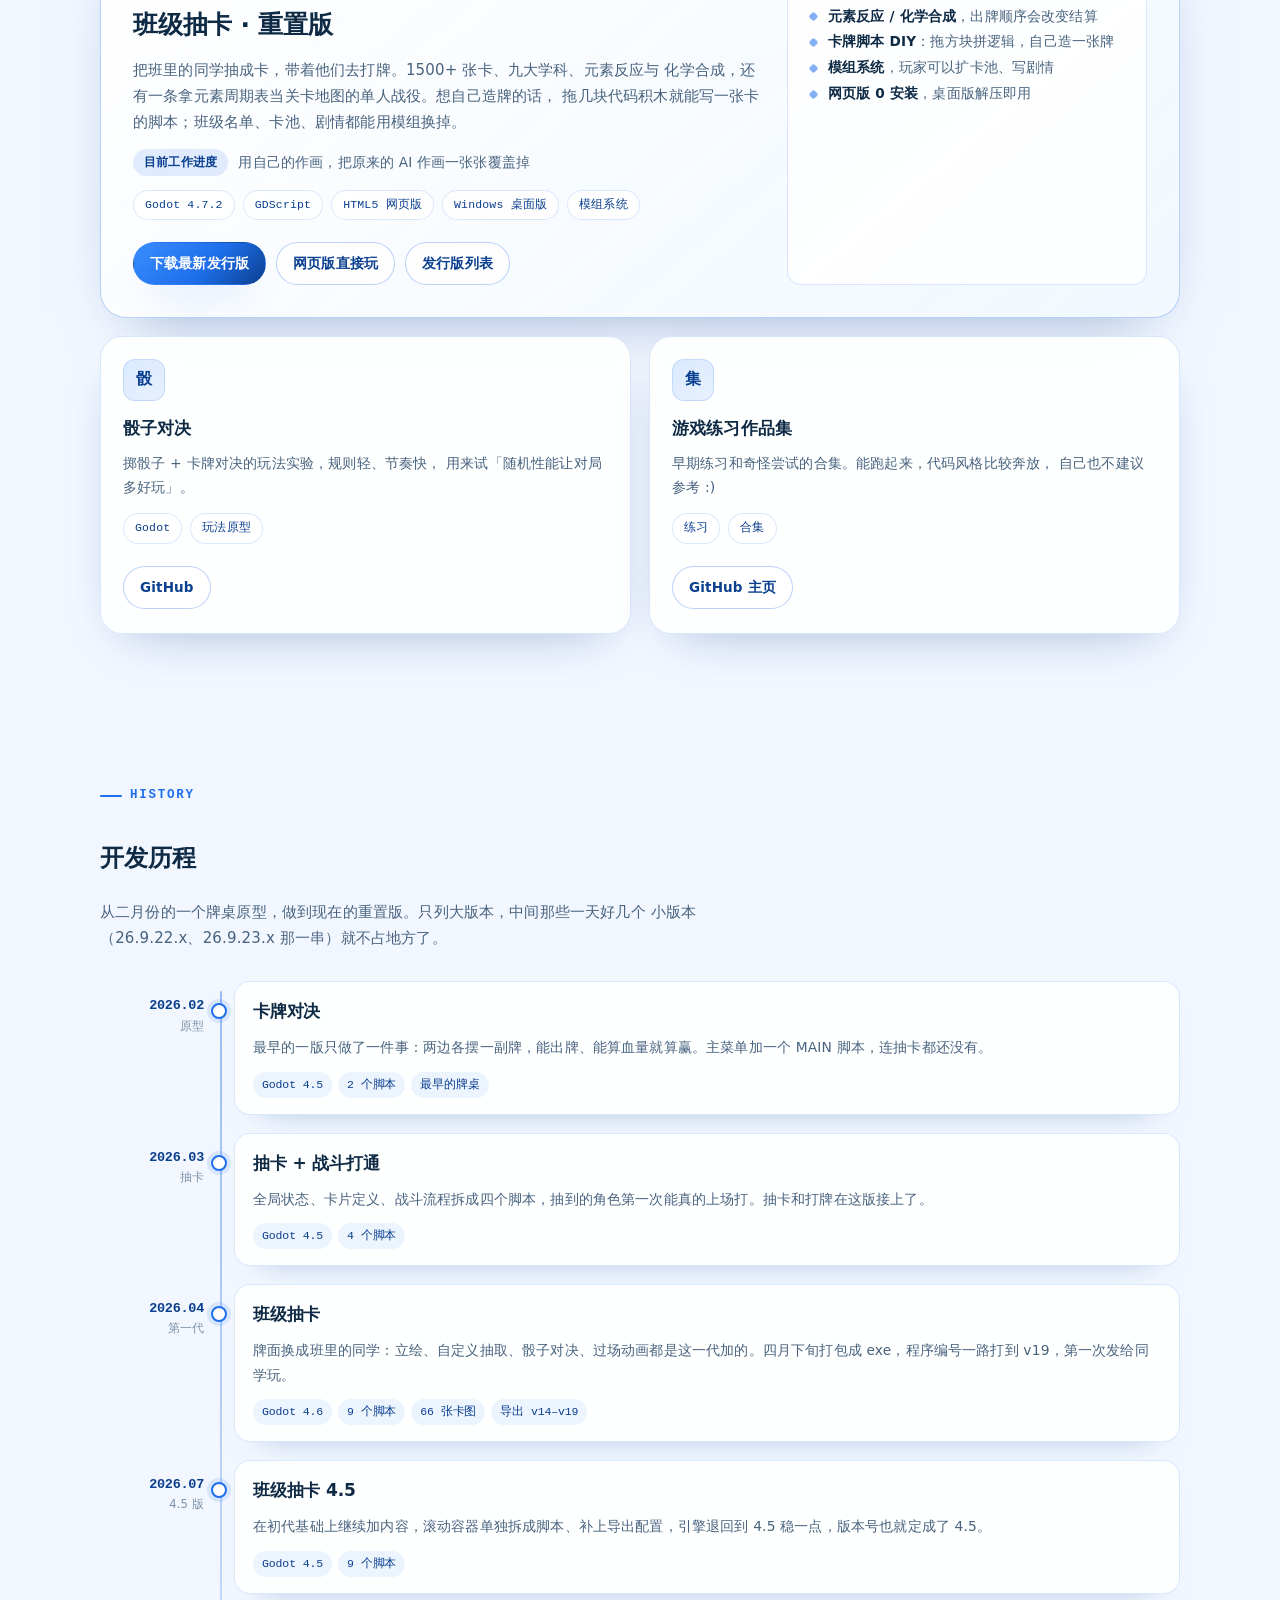
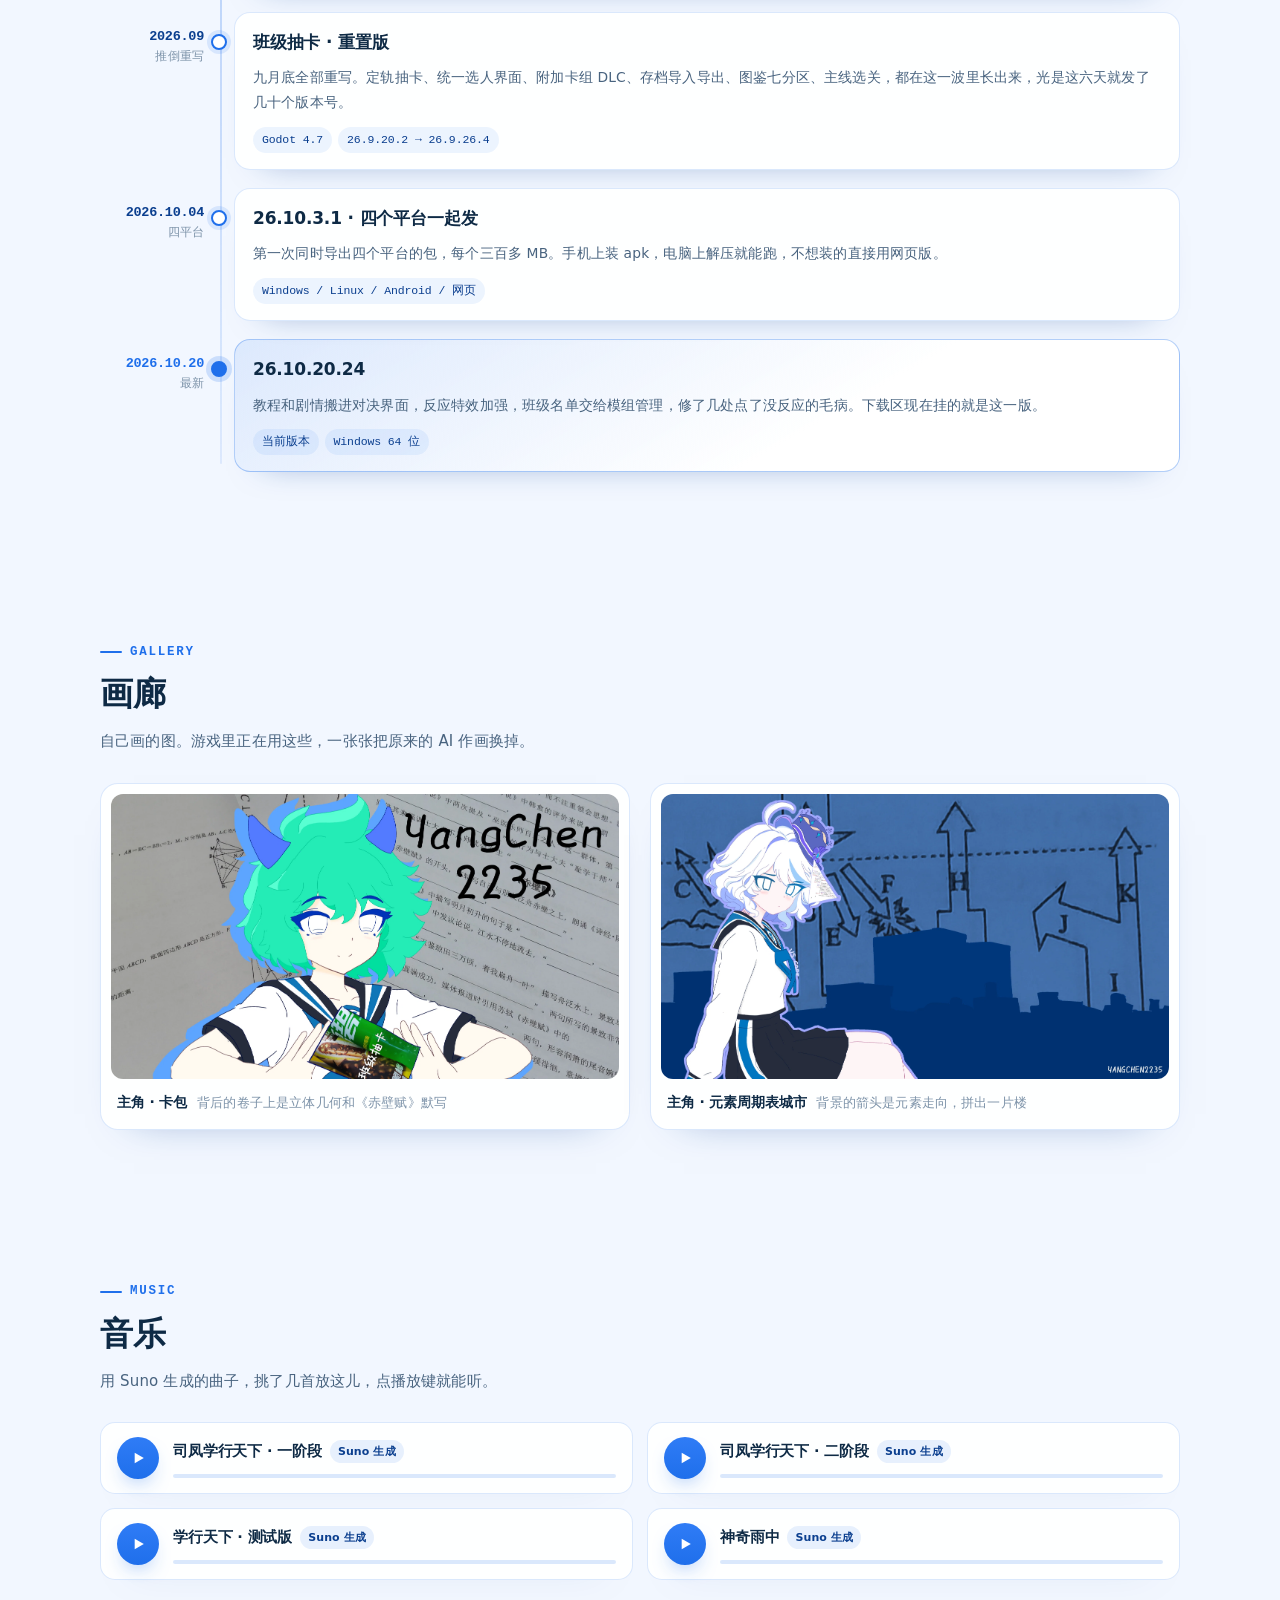
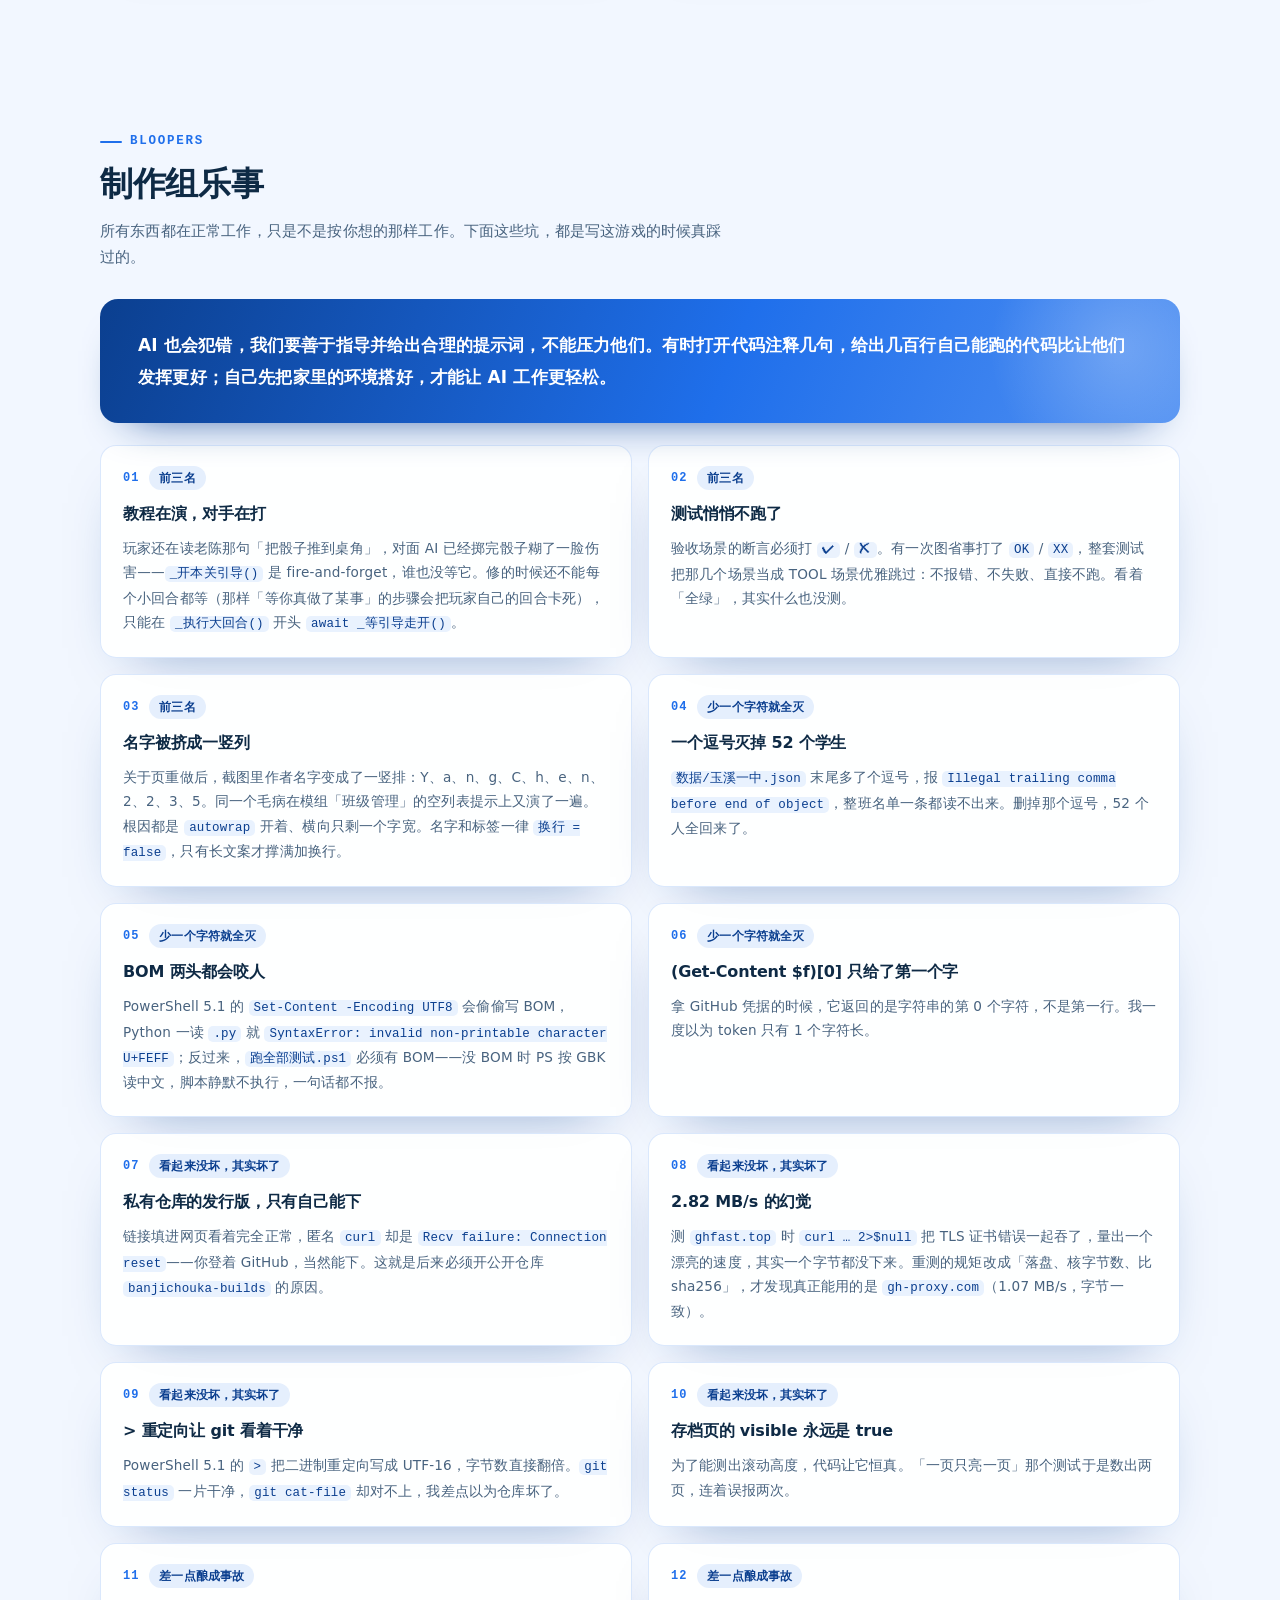
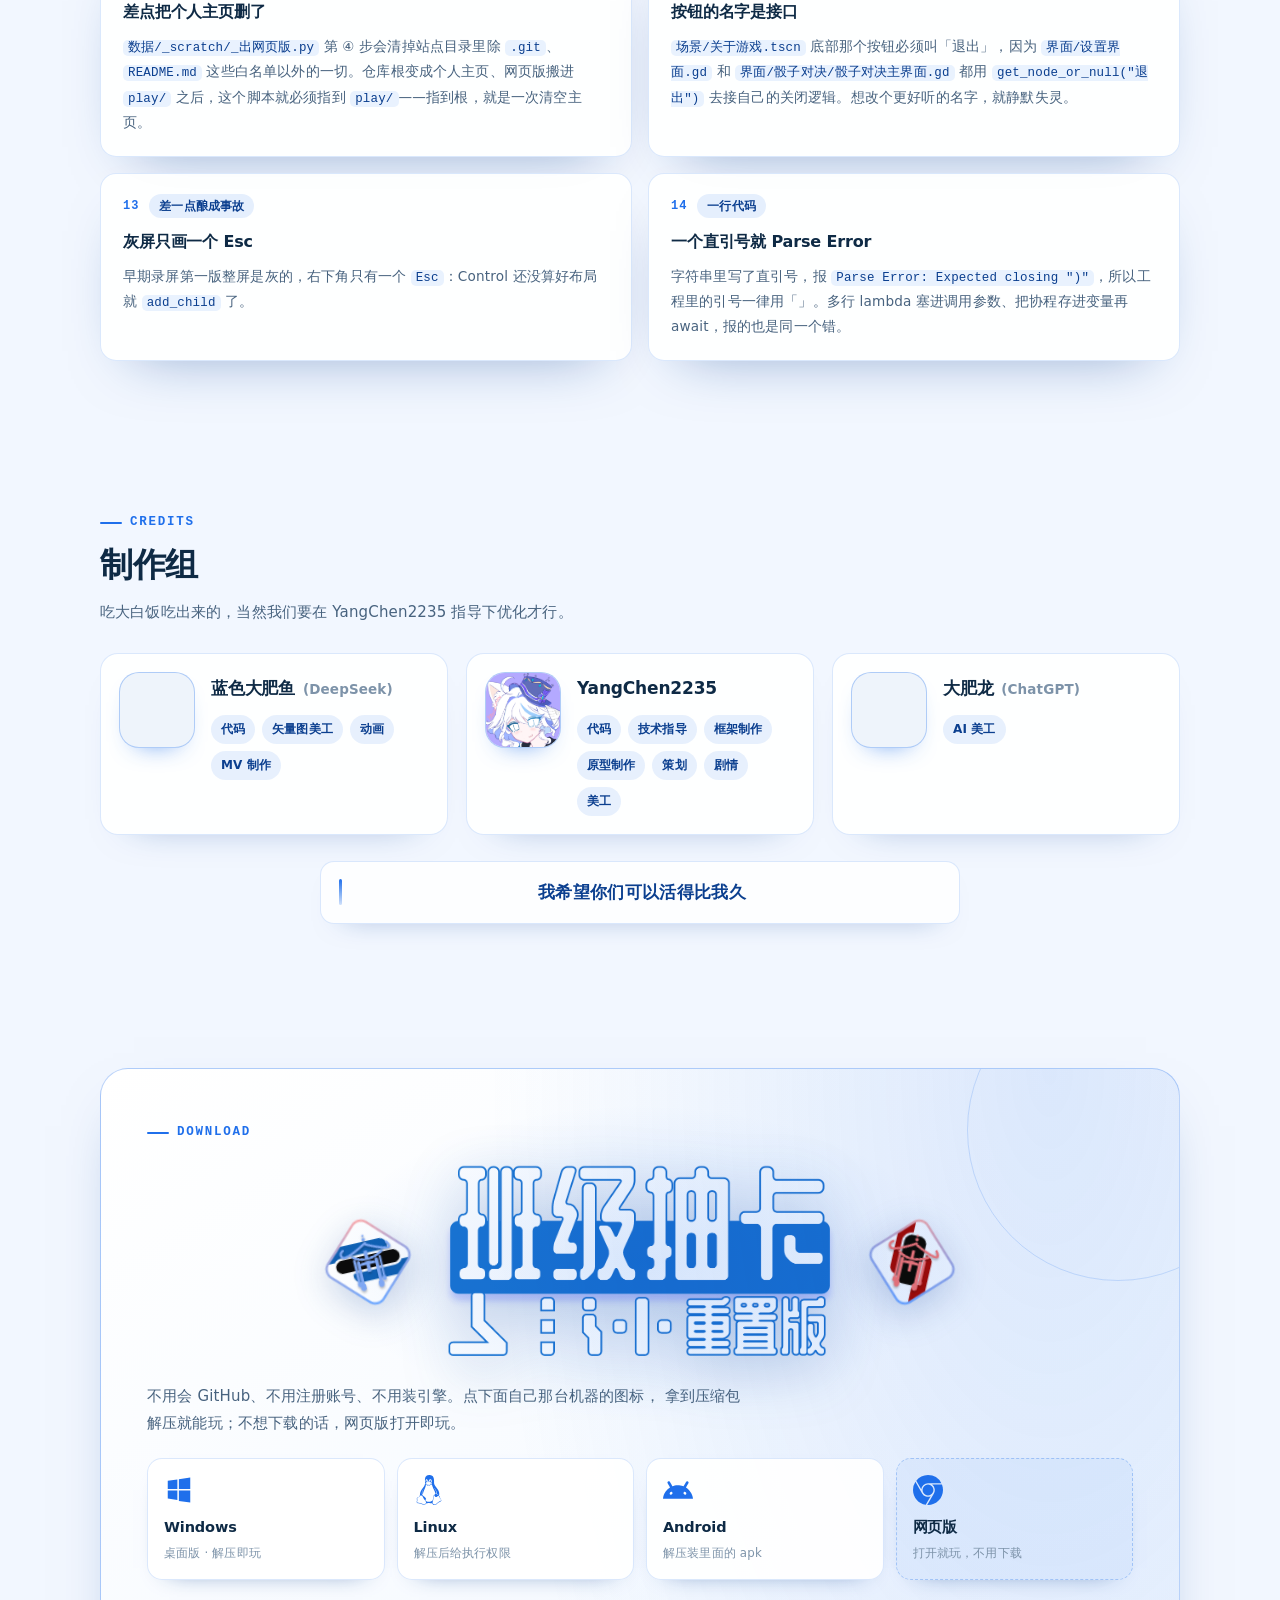
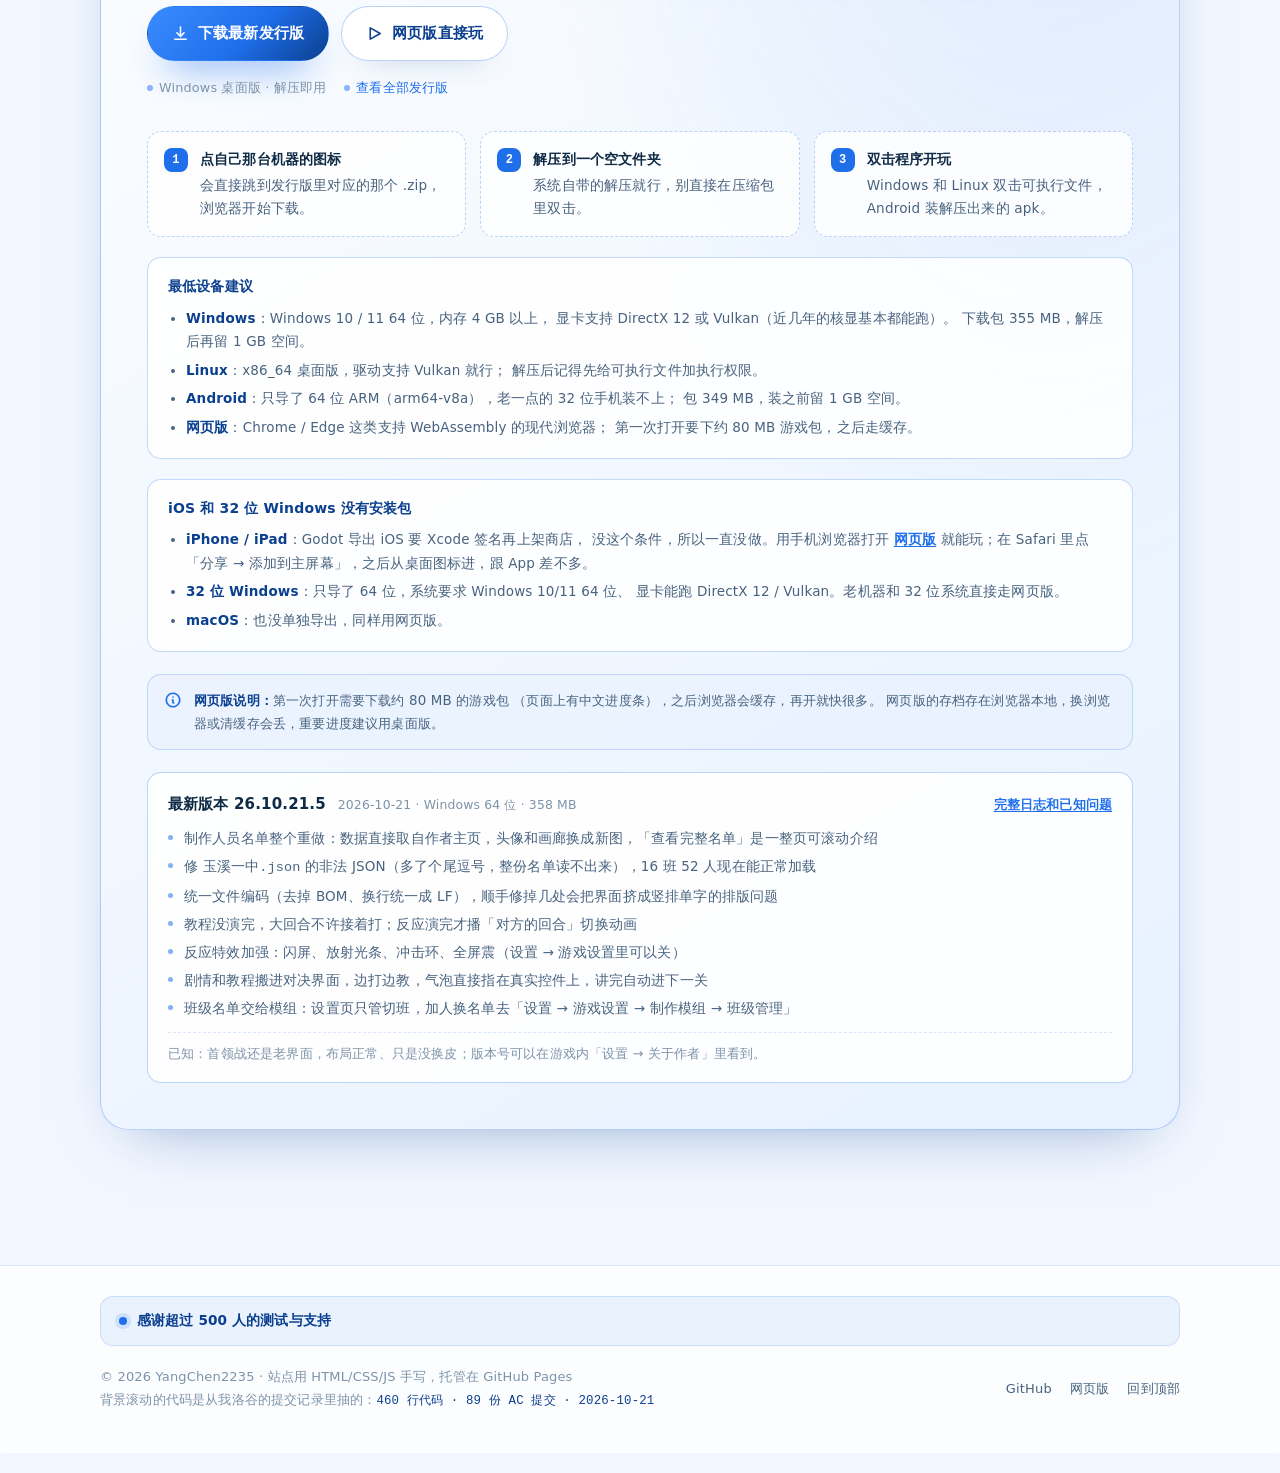
==== commit 9275753c: "代码量改成 21 万行：游戏工程 12.5 万 + 洛谷 2359 次提交 8.9 万" ====
--- a/index.html
+++ b/index.html
@@ -95,9 +95,12 @@
 						<ul class="stats">
 							<li><b>4 年</b><span>编程经验</span></li>
 							<li><b>2 年</b><span>信息学奥赛</span></li>
-							<li><b>12 万行</b><span>代码量</span></li>
+							<li><b>21 万行</b><span>代码量</span></li>
 							<li class="stat-lang"><b>C++ / Python</b><span>擅长语言</span></li>
 						</ul>
+						<p class="stats-note">
+							游戏工程 12.5 万行，洛谷 2359 次提交另算 8.9 万行（没过的提交也算进去了）
+						</p>
 					</div>
 
 					<div class="terminal reveal" data-delay="0.12" aria-hidden="true">
--- a/assets/css/style.css
+++ b/assets/css/style.css
@@ -430,6 +430,15 @@
 	white-space: nowrap;
 }
 
+/* 代码量那一格的补充说明 */
+.stats-note {
+	max-width: 520px;
+	margin: 10px 0 0;
+	color: var(--ink-faint);
+	font-size: 12.2px;
+	line-height: 1.6;
+}
+
 /* 终端卡片 */
 
 .terminal {
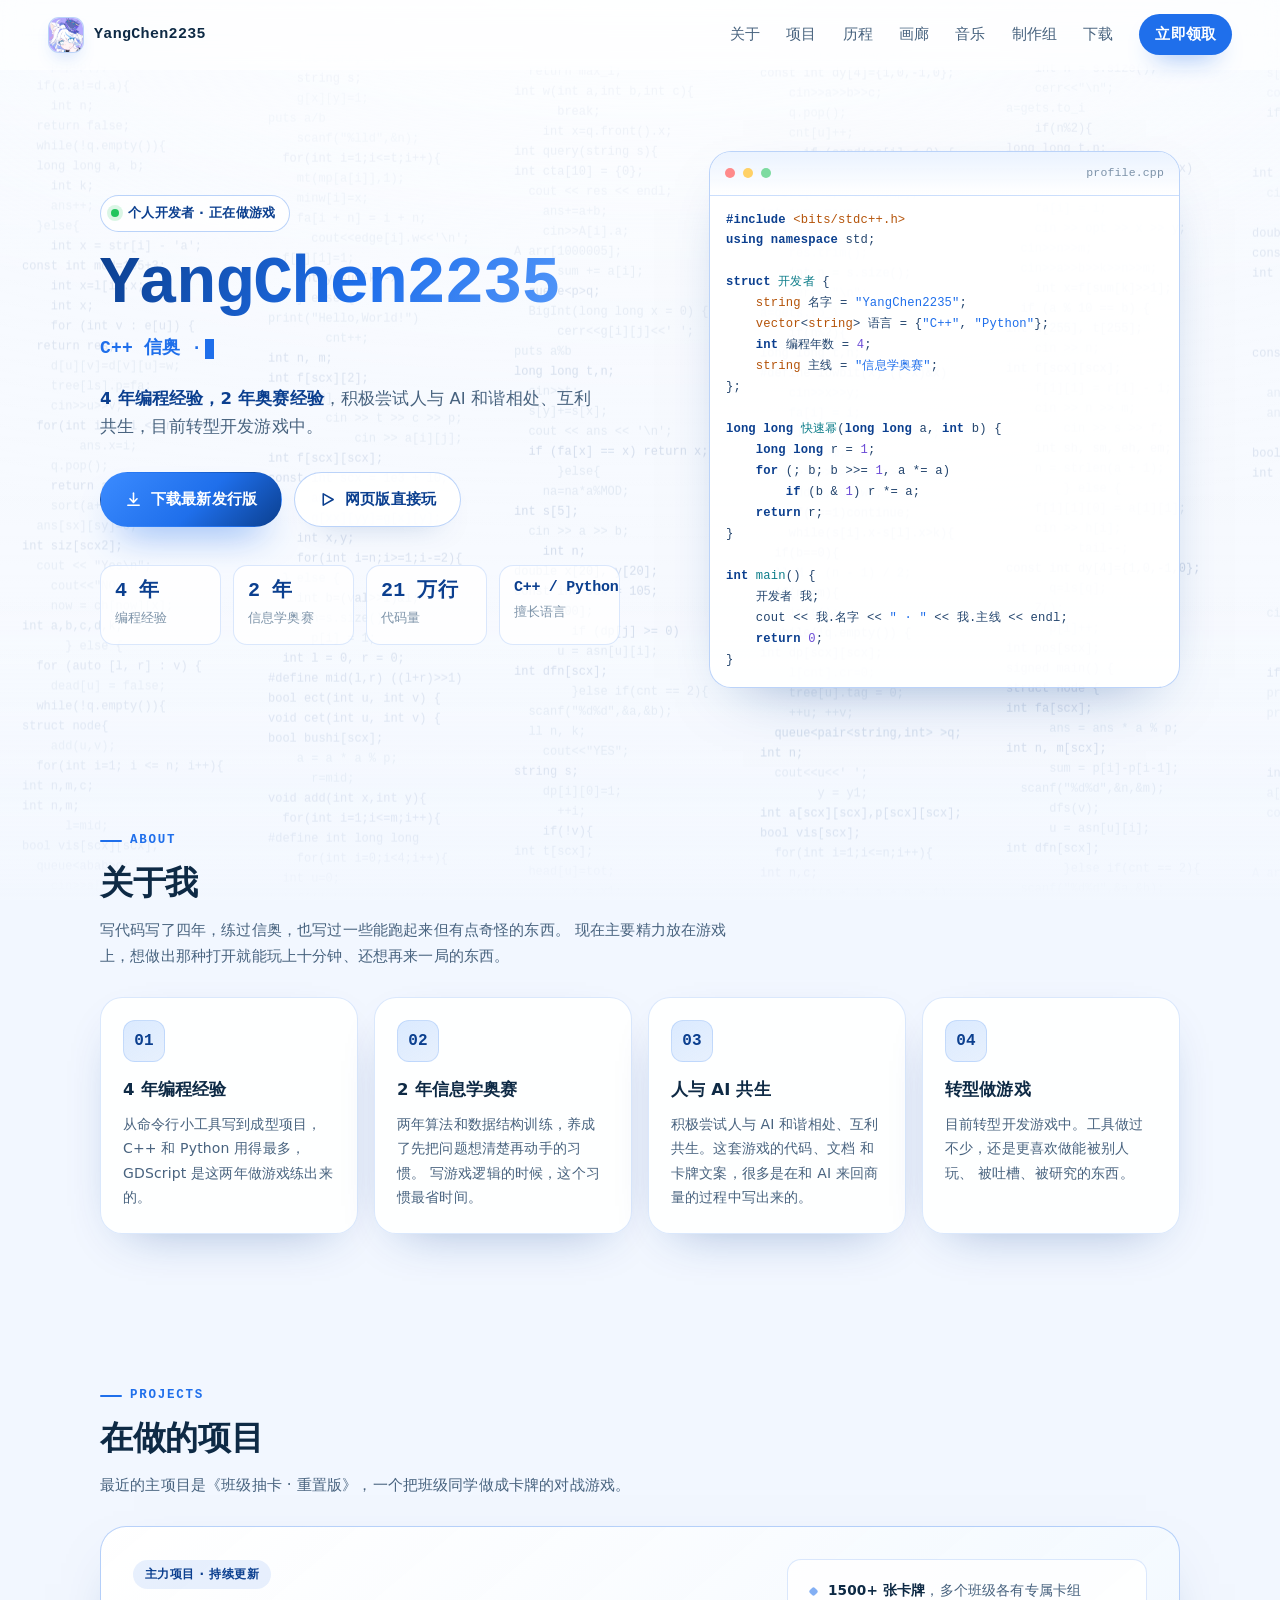
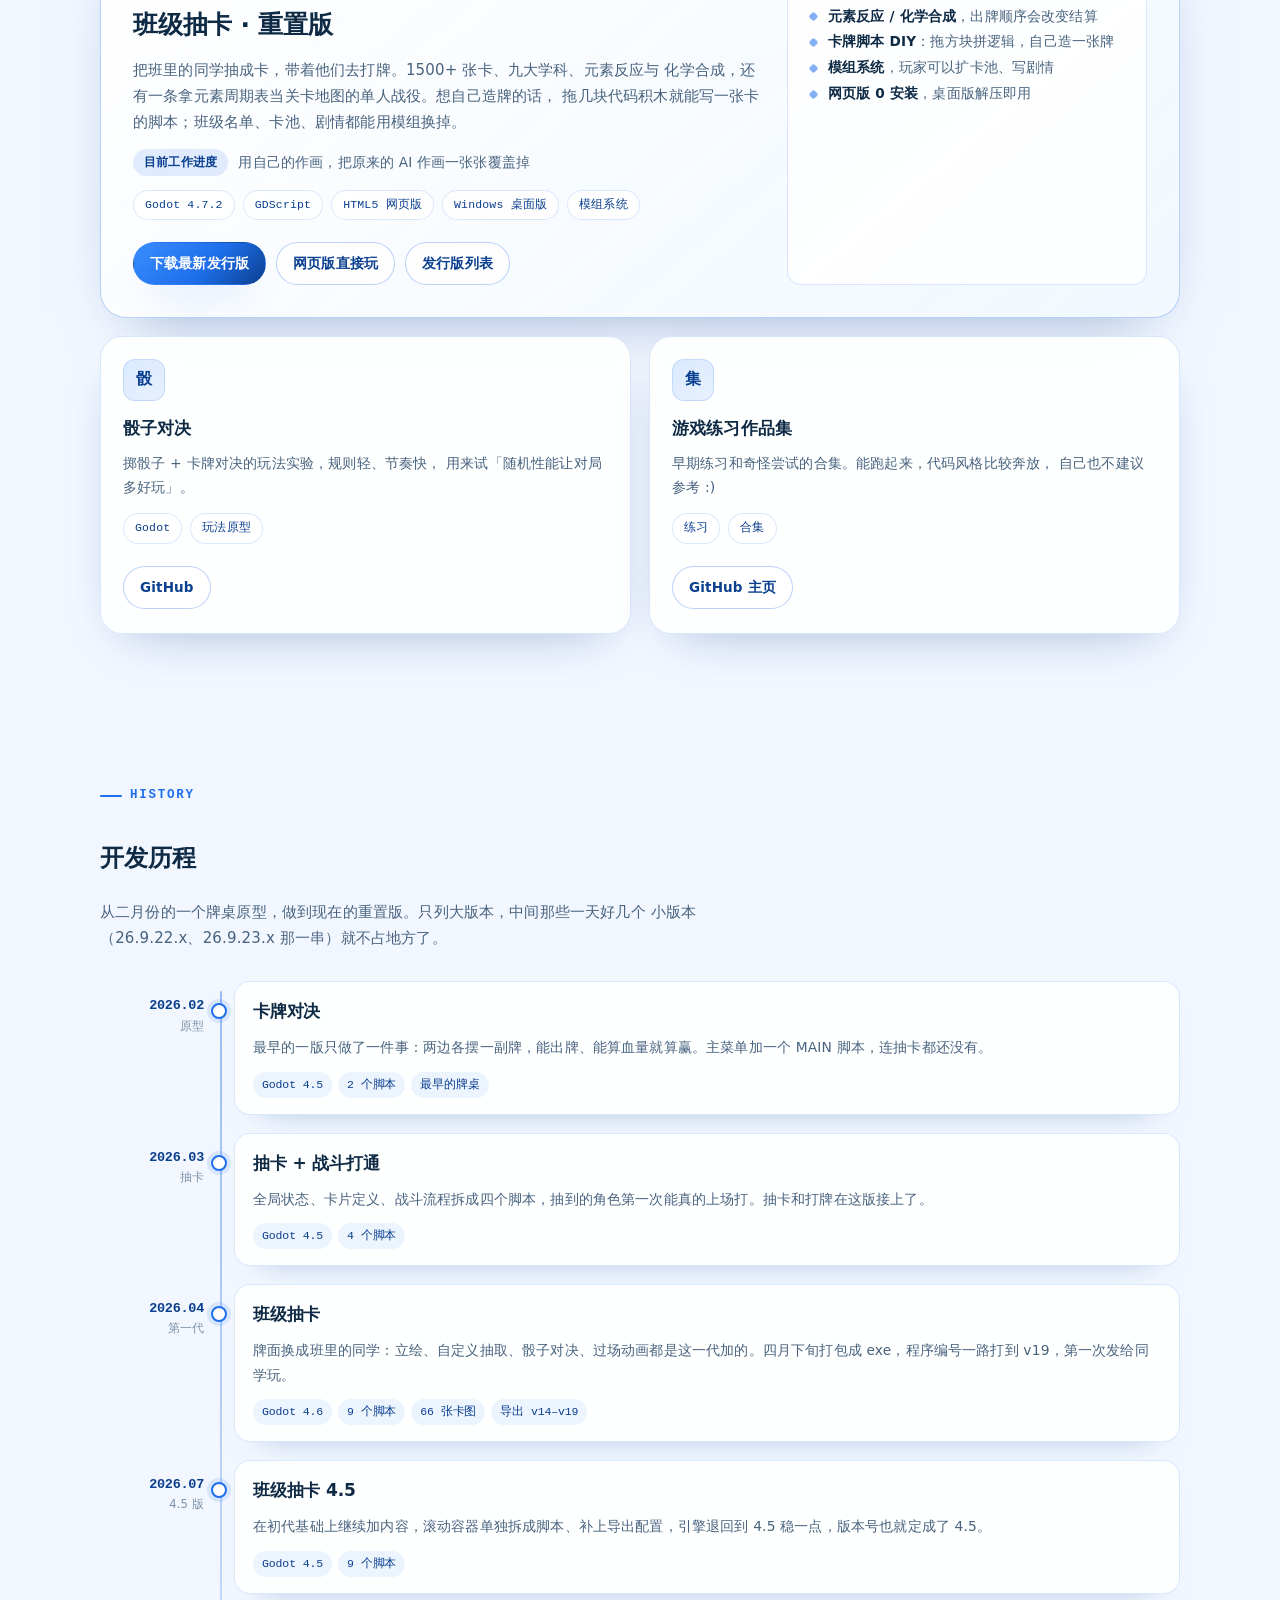
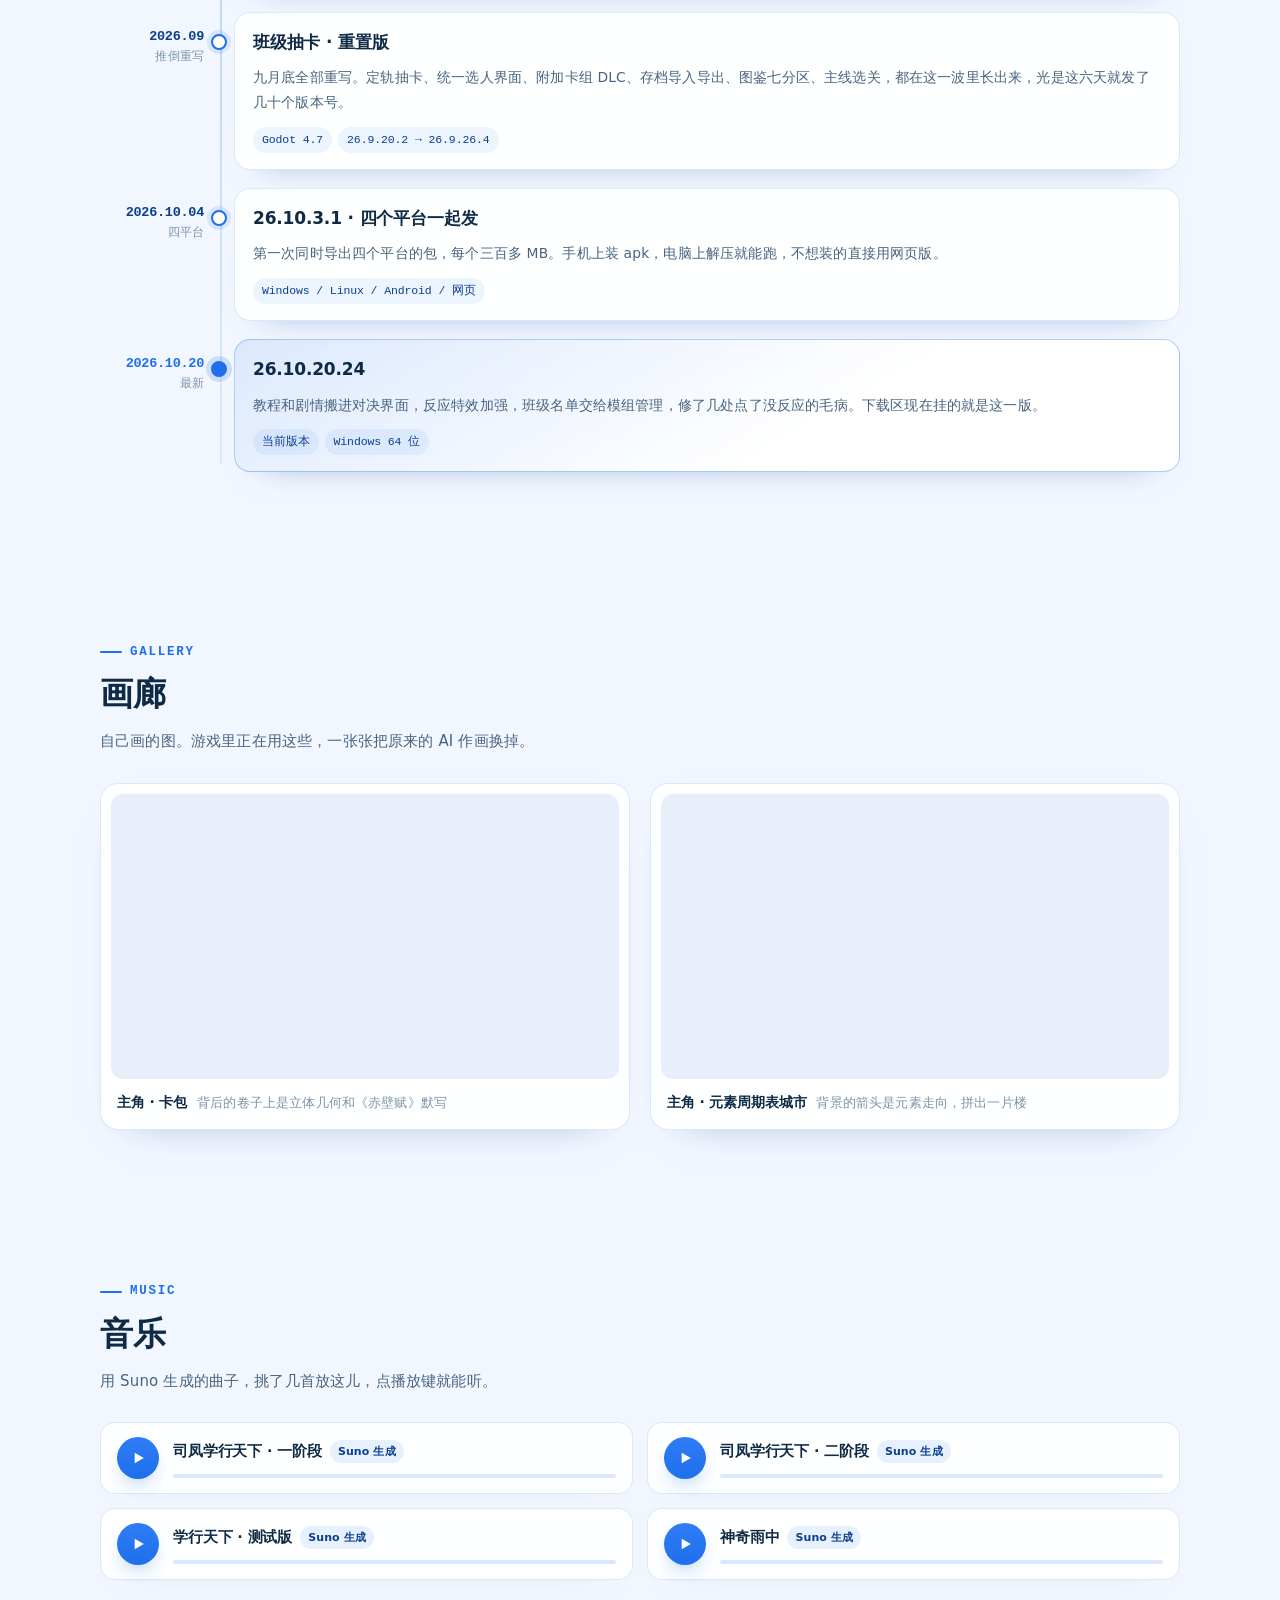
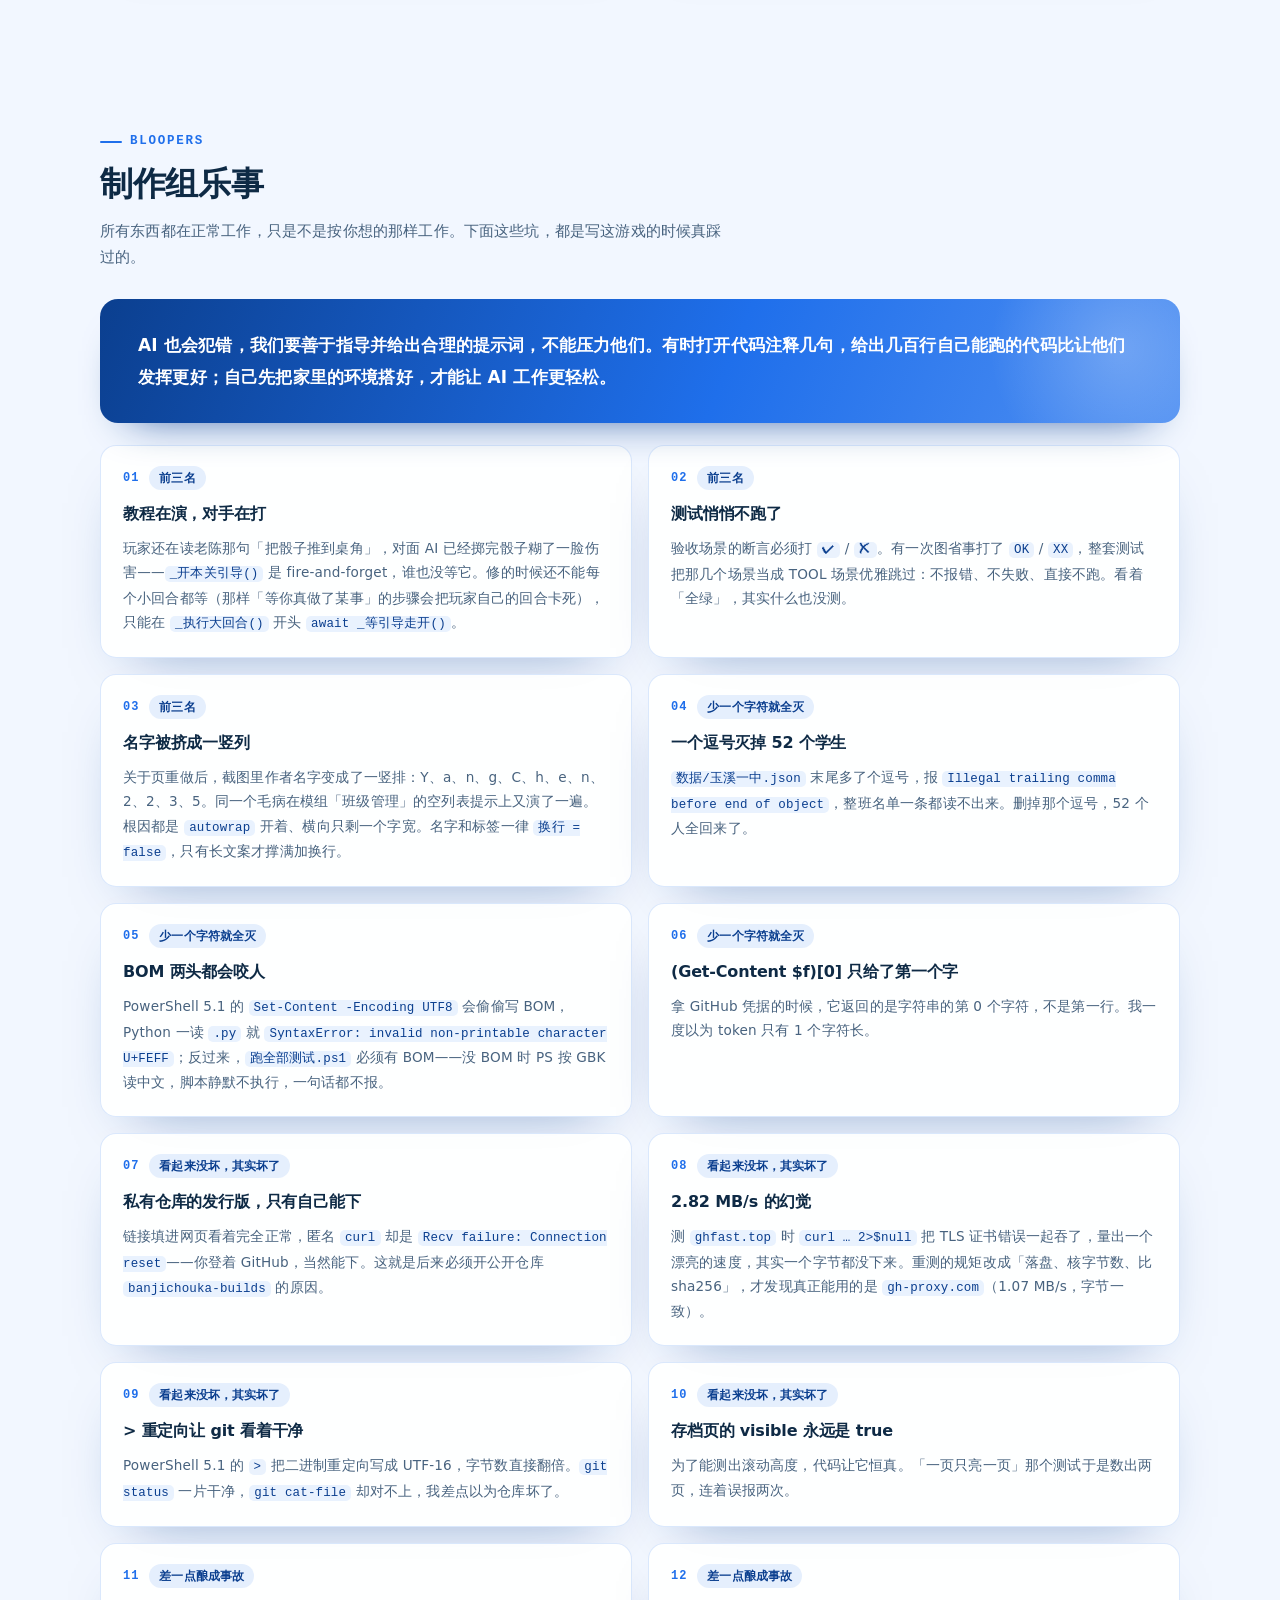
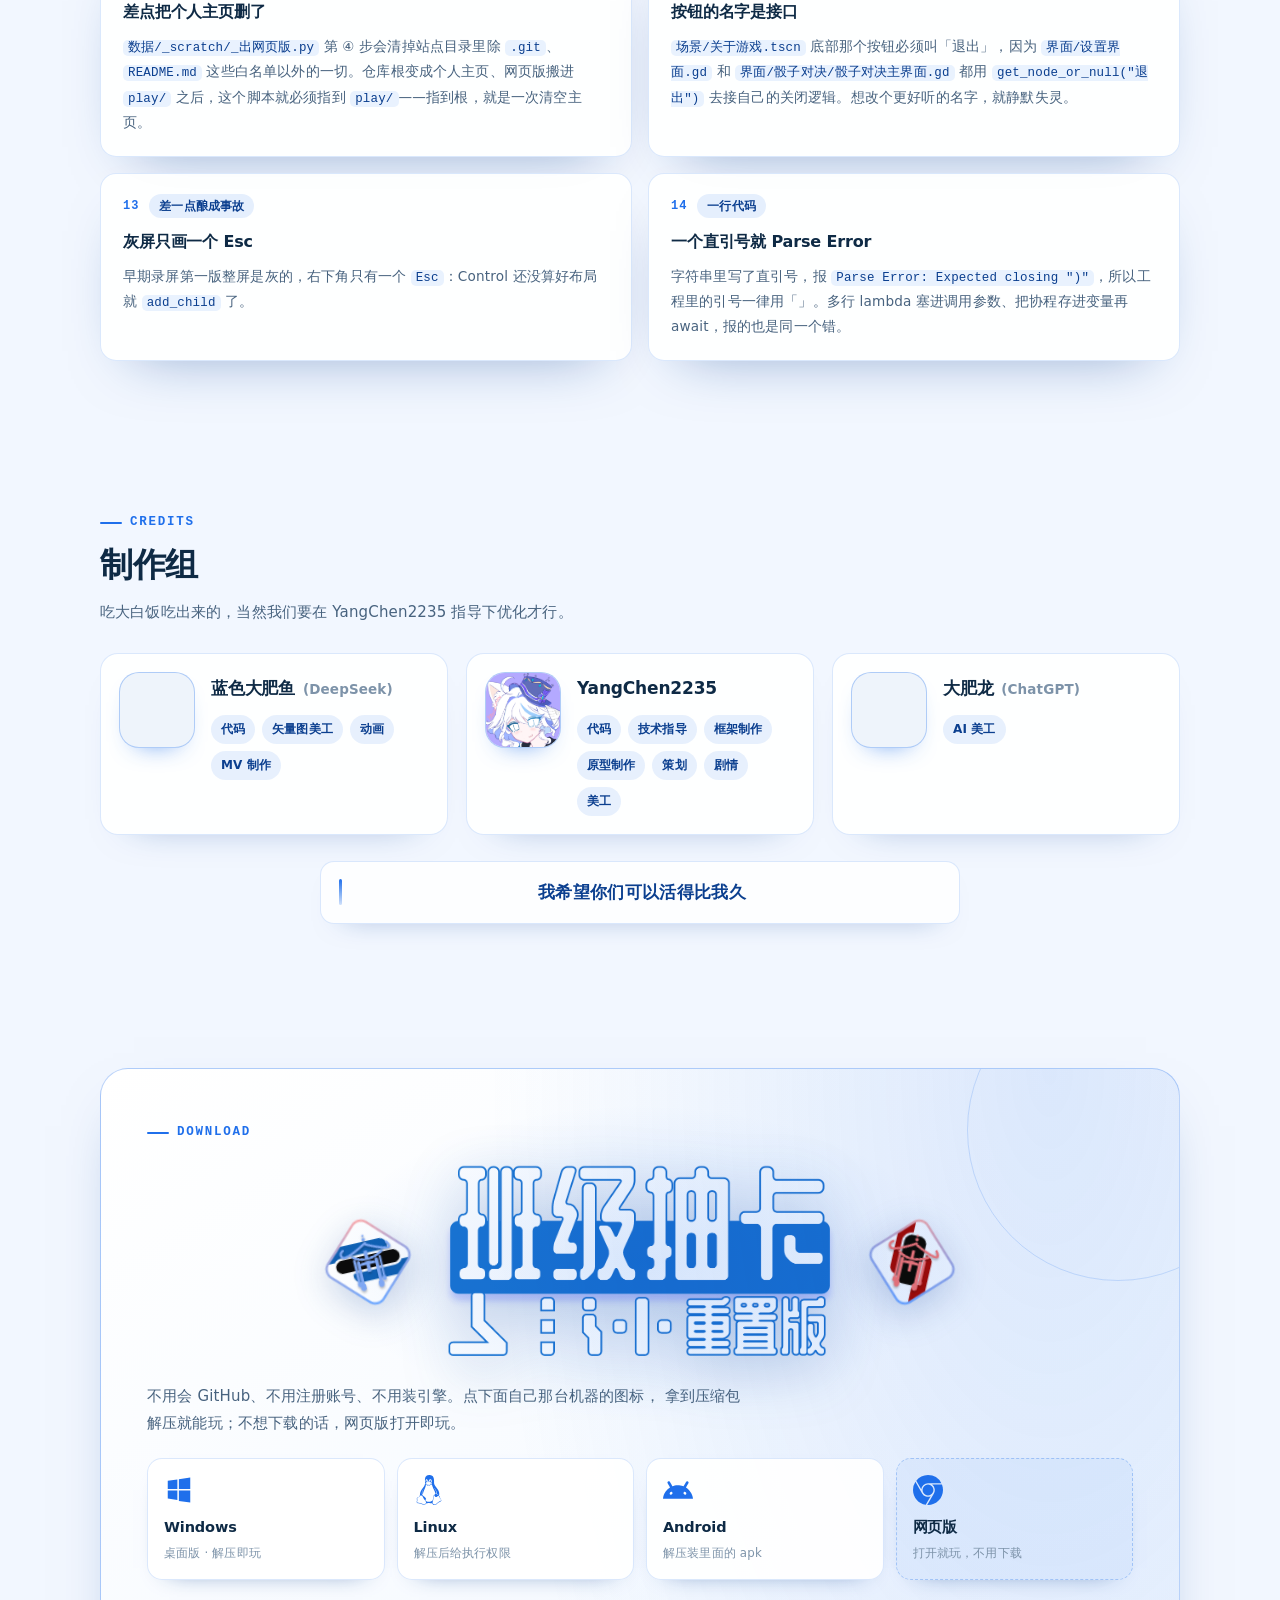
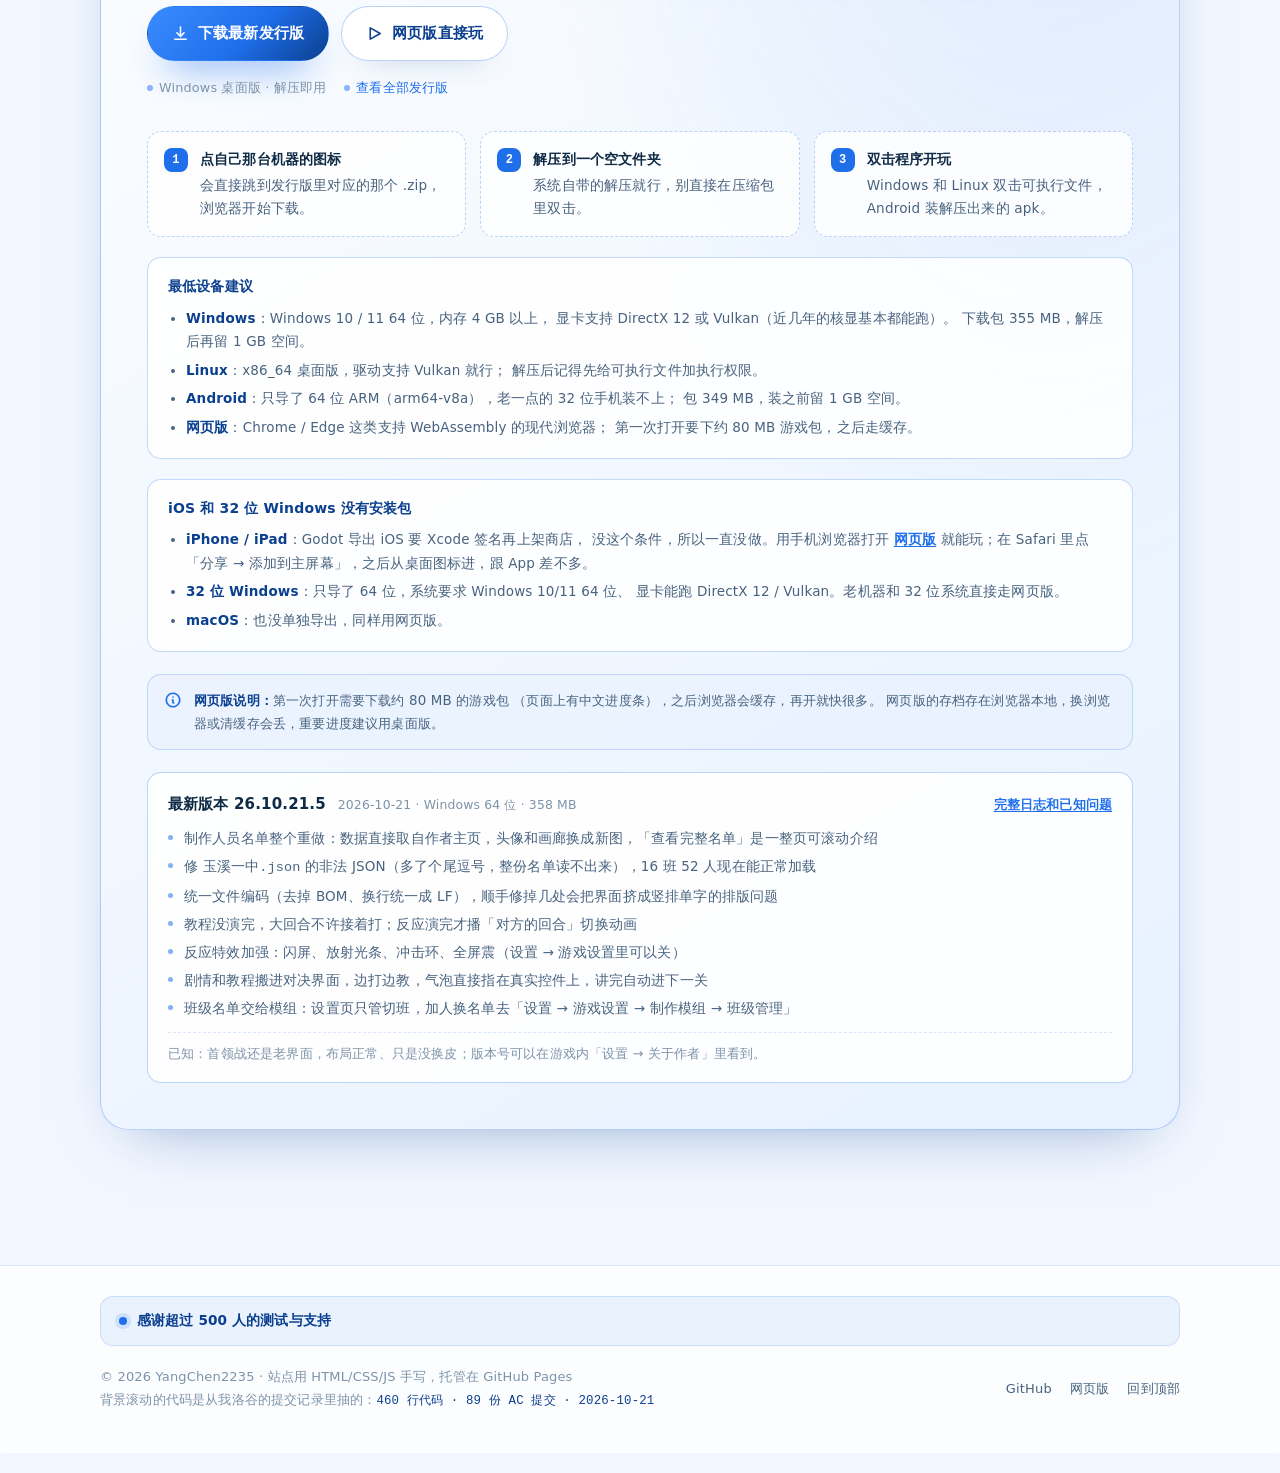
==== commit a4b6a977: "去掉代码量下面那行来源说明" ====
--- a/index.html
+++ b/index.html
@@ -98,9 +98,7 @@
 							<li><b>21 万行</b><span>代码量</span></li>
 							<li class="stat-lang"><b>C++ / Python</b><span>擅长语言</span></li>
 						</ul>
-						<p class="stats-note">
-							游戏工程 12.5 万行，洛谷 2359 次提交另算 8.9 万行（没过的提交也算进去了）
-						</p>
+
 					</div>
 
 					<div class="terminal reveal" data-delay="0.12" aria-hidden="true">
--- a/assets/css/style.css
+++ b/assets/css/style.css
@@ -430,14 +430,6 @@
 	white-space: nowrap;
 }
 
-/* 代码量那一格的补充说明 */
-.stats-note {
-	max-width: 520px;
-	margin: 10px 0 0;
-	color: var(--ink-faint);
-	font-size: 12.2px;
-	line-height: 1.6;
-}
 
 /* 终端卡片 */
 
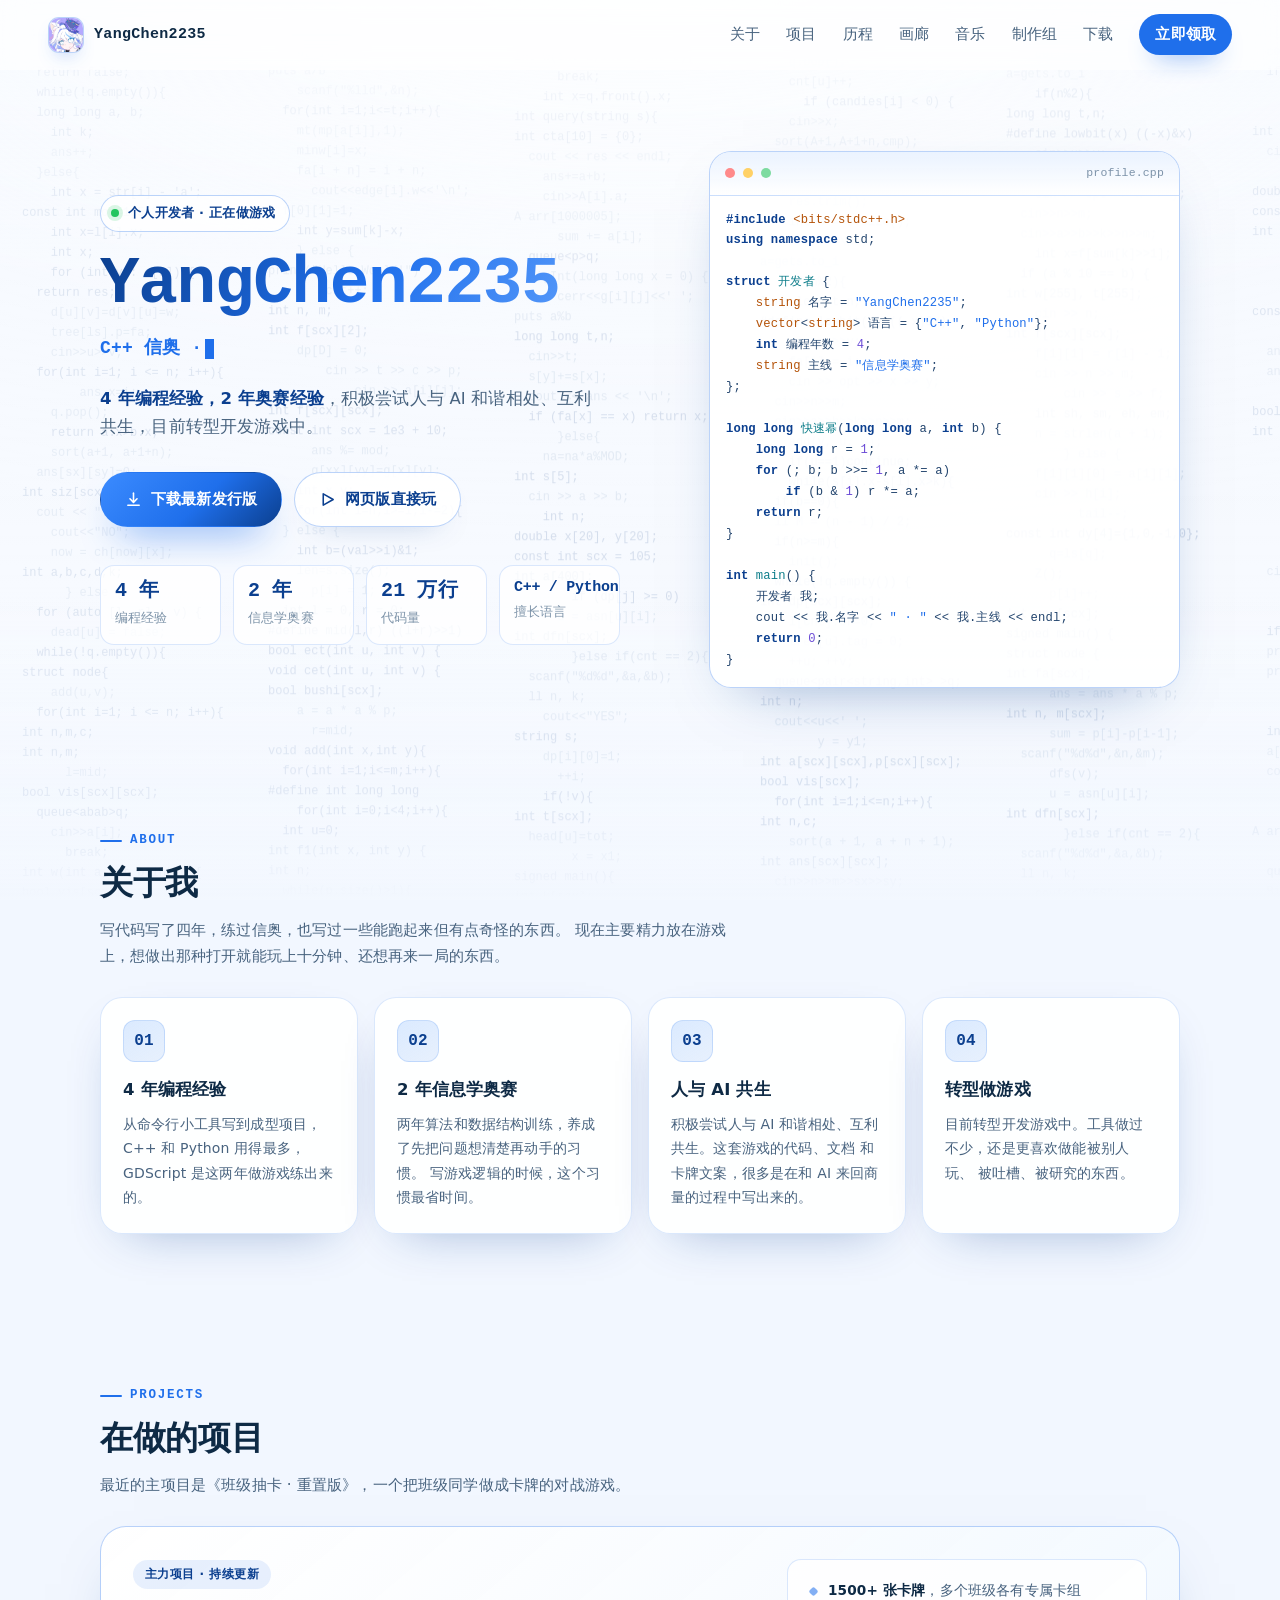
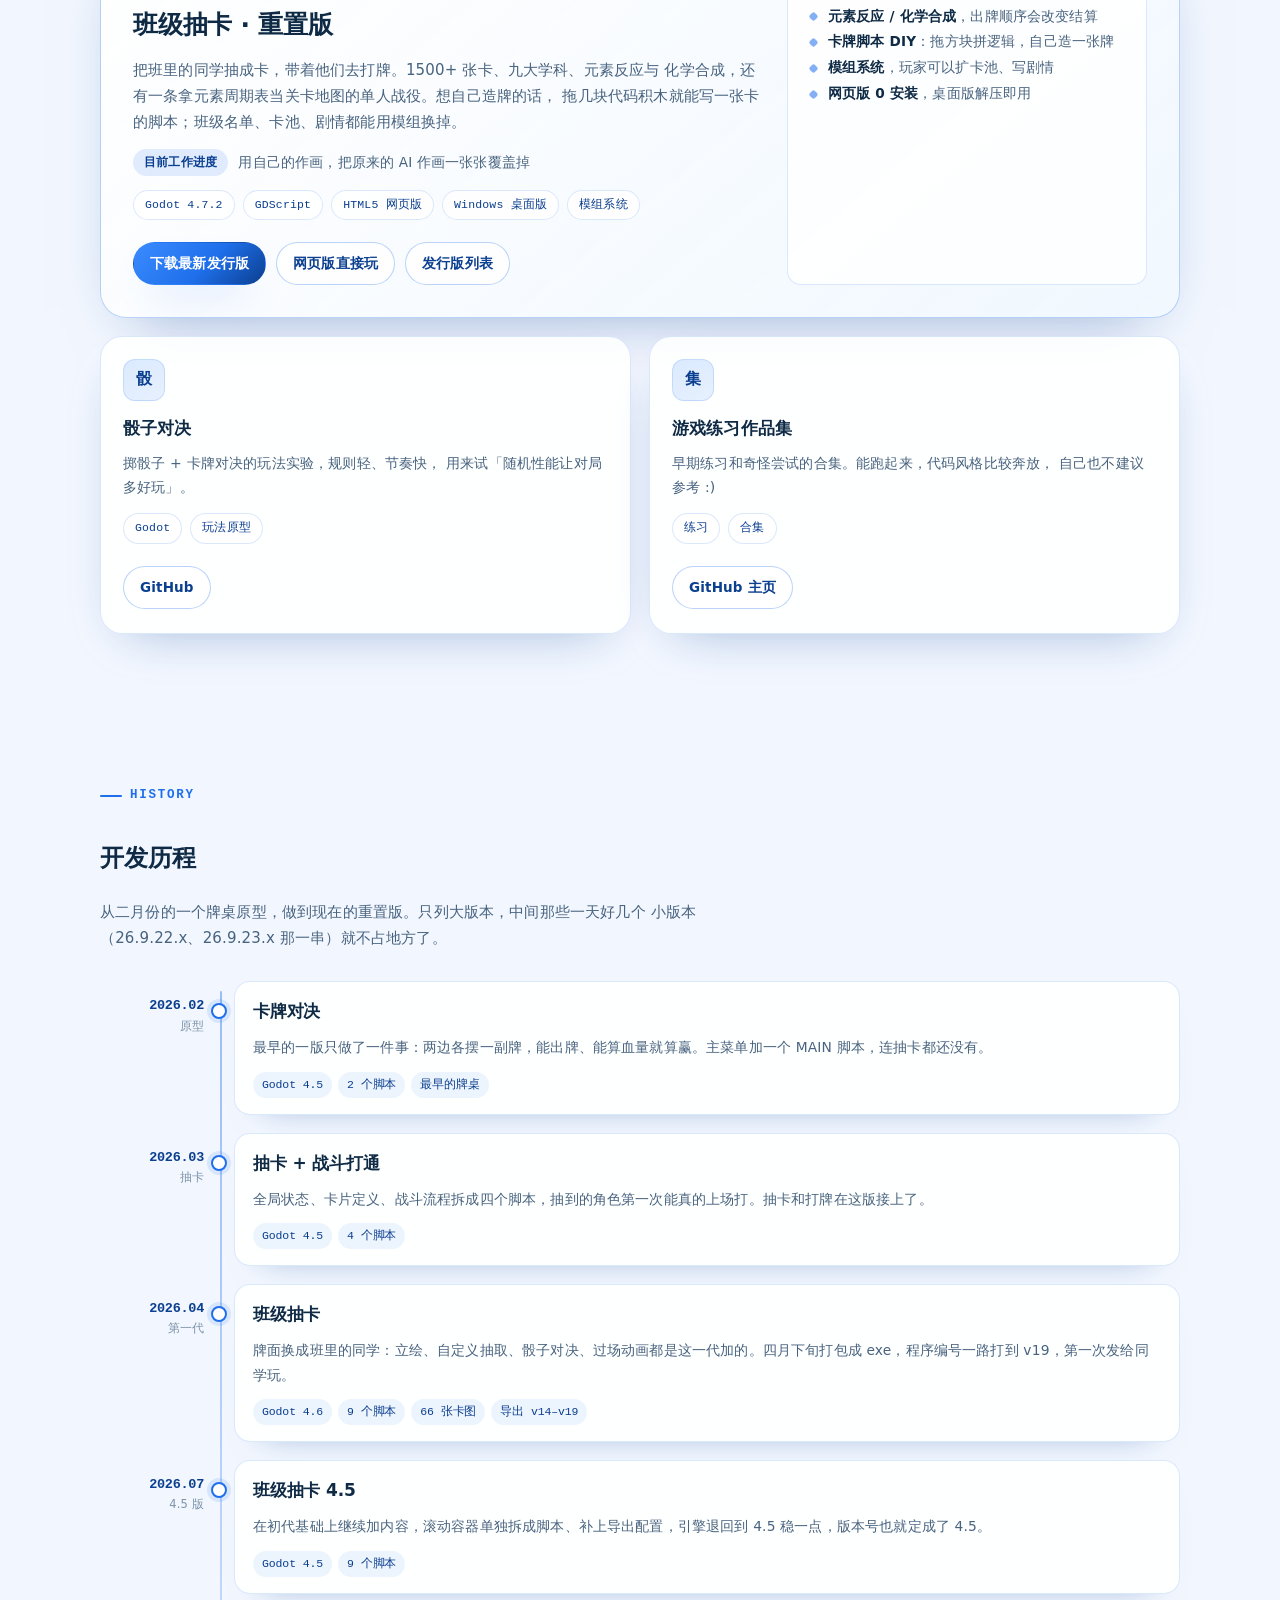
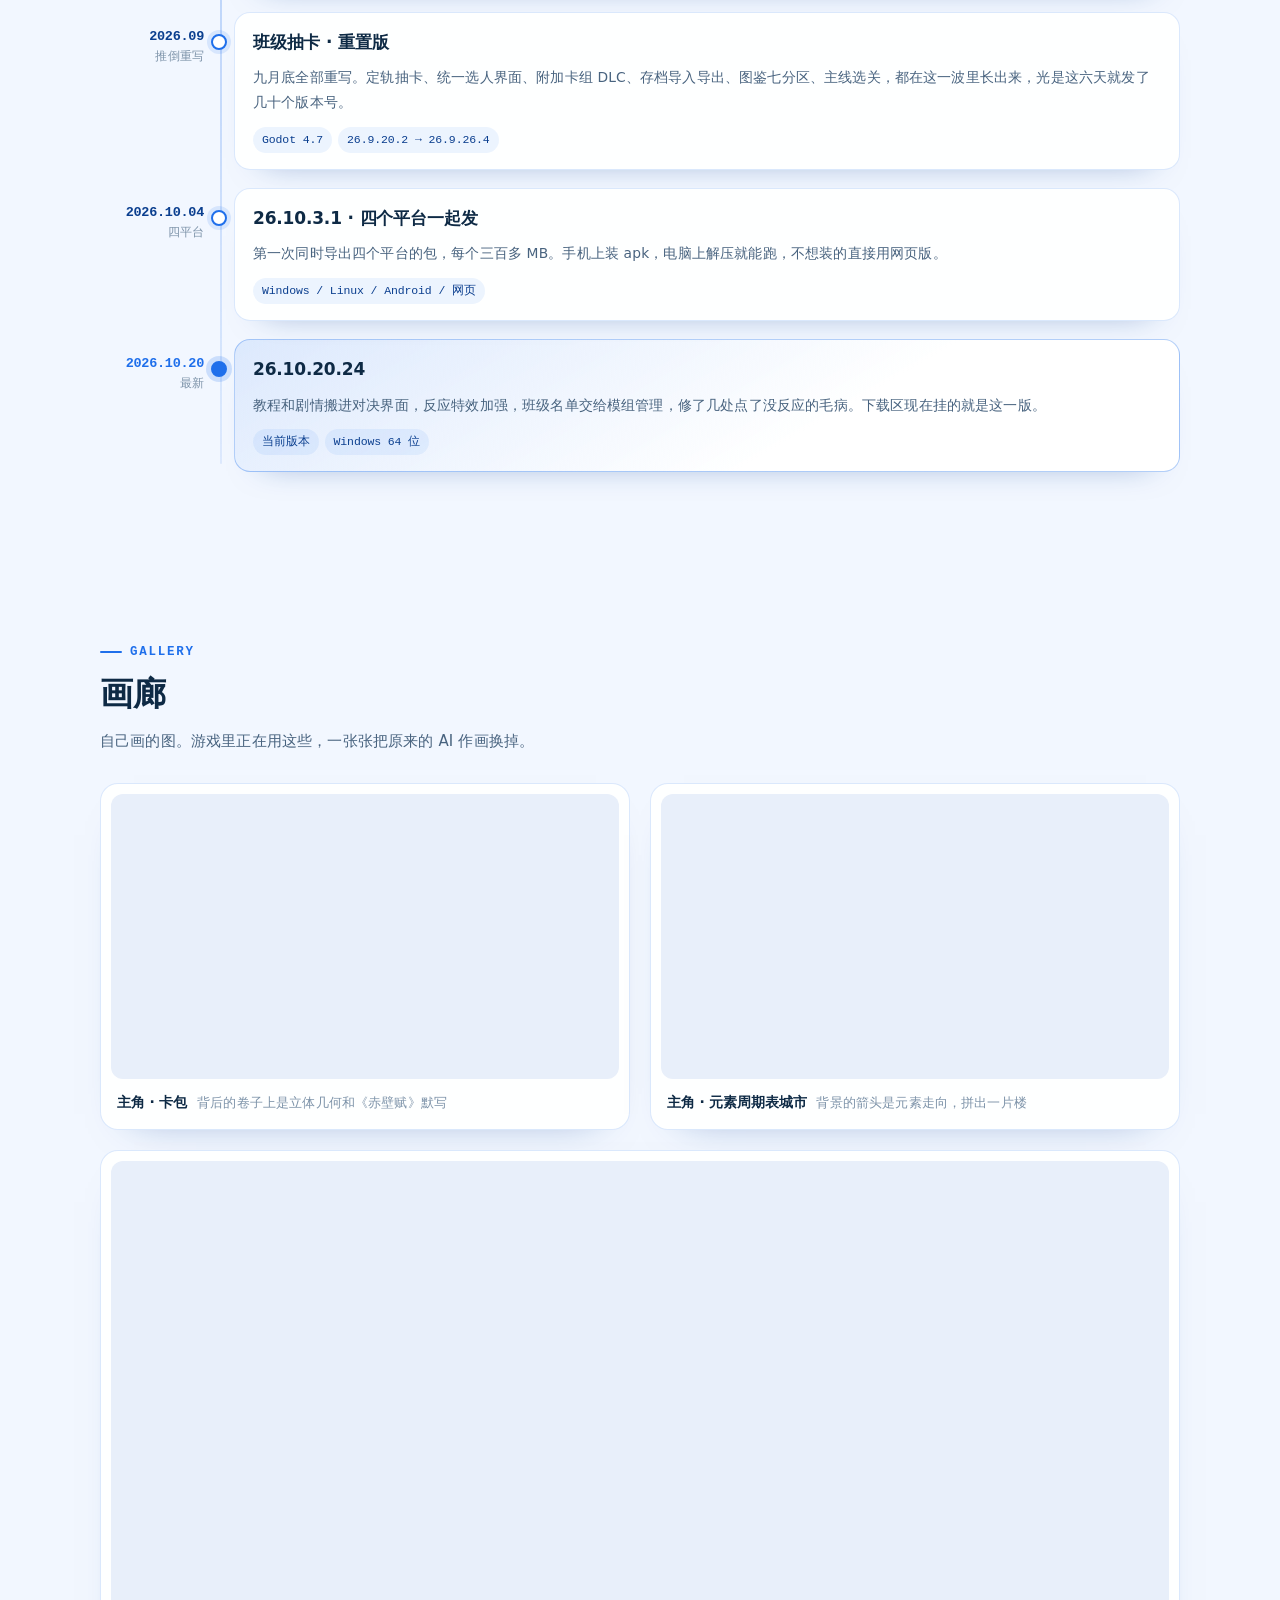
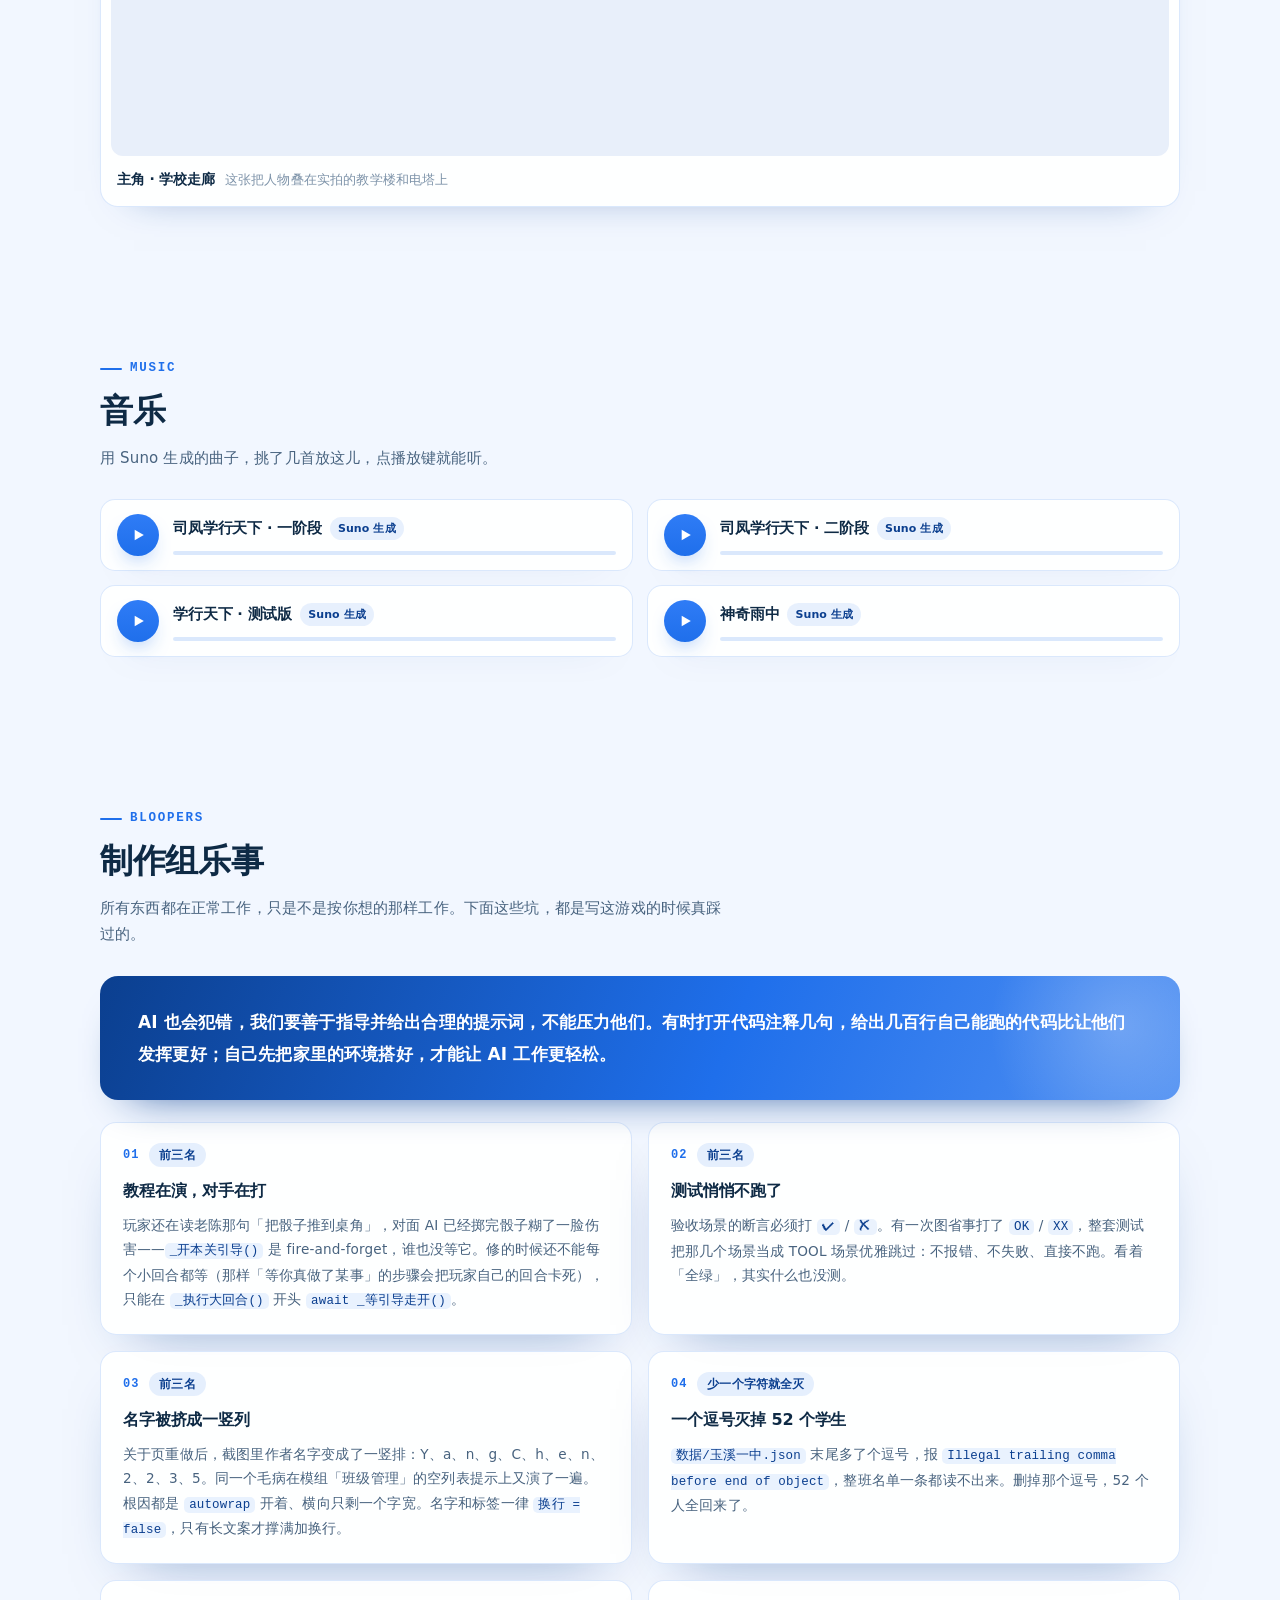
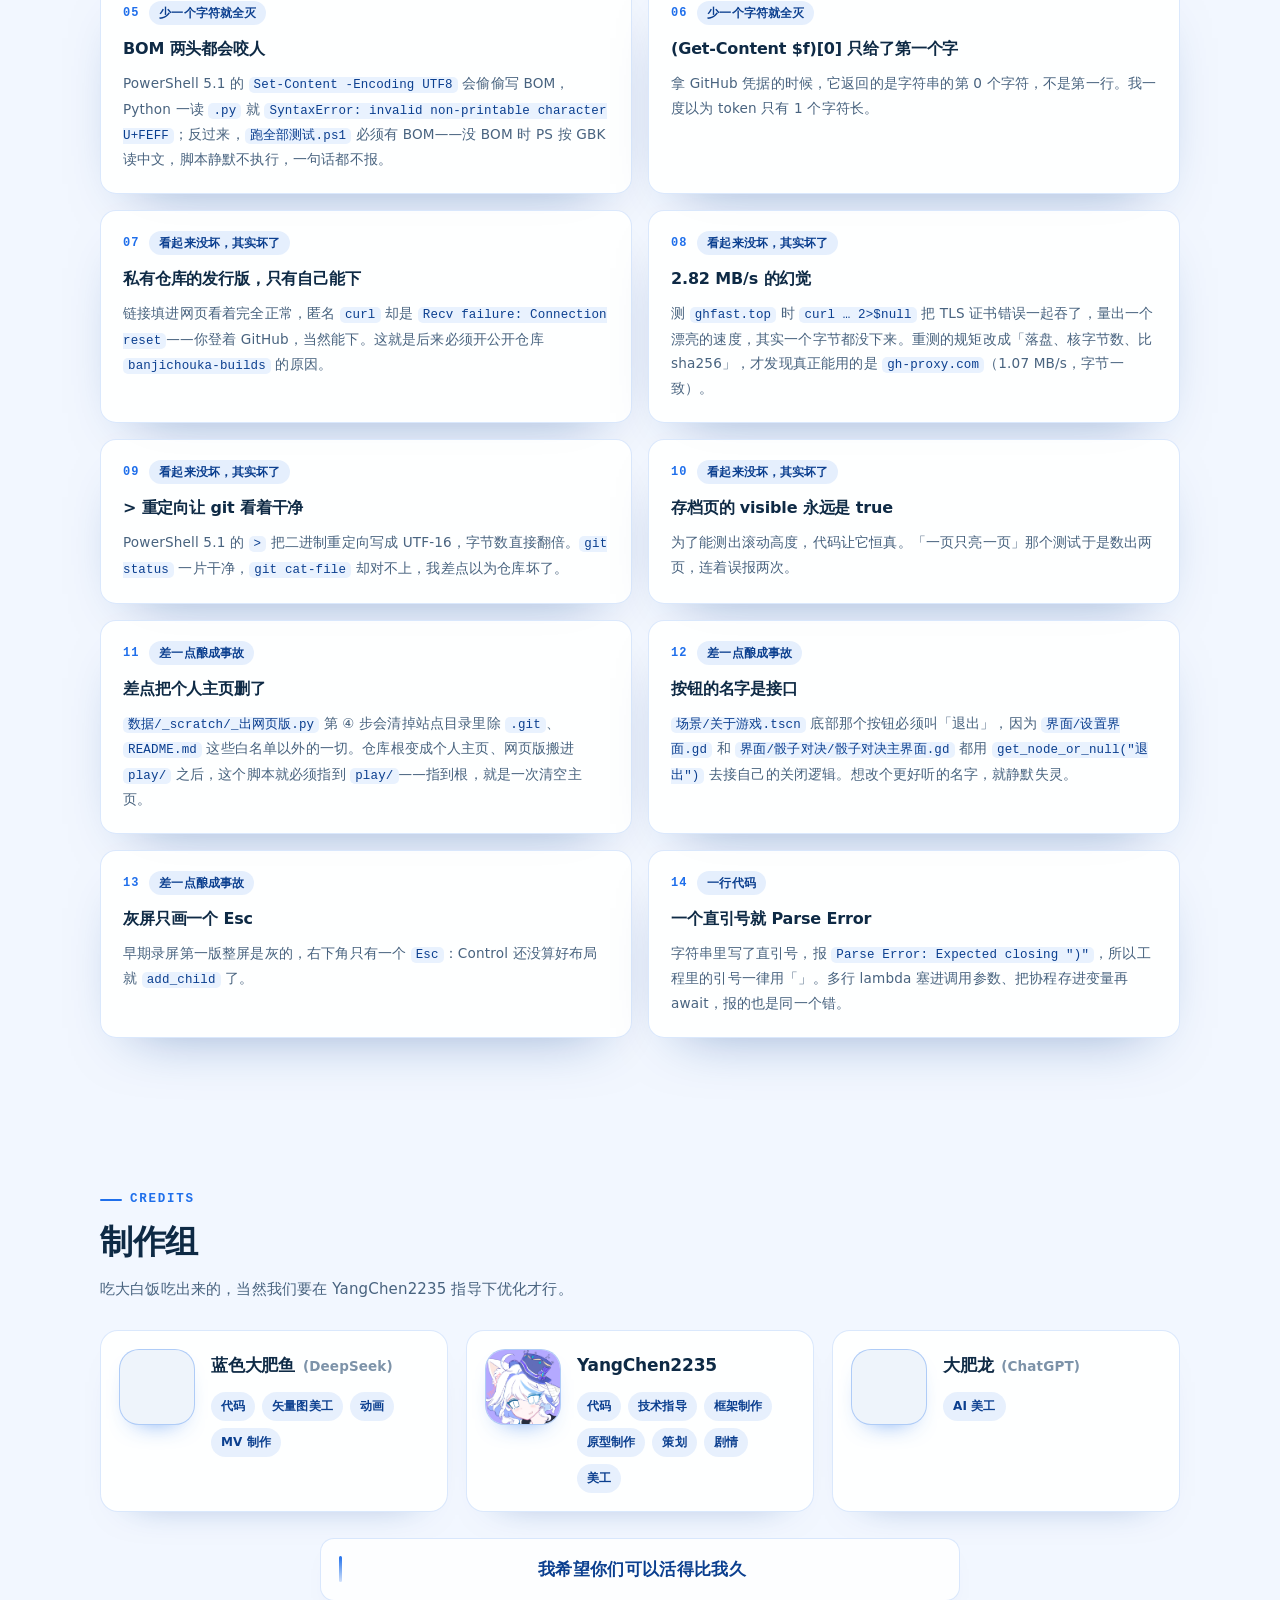
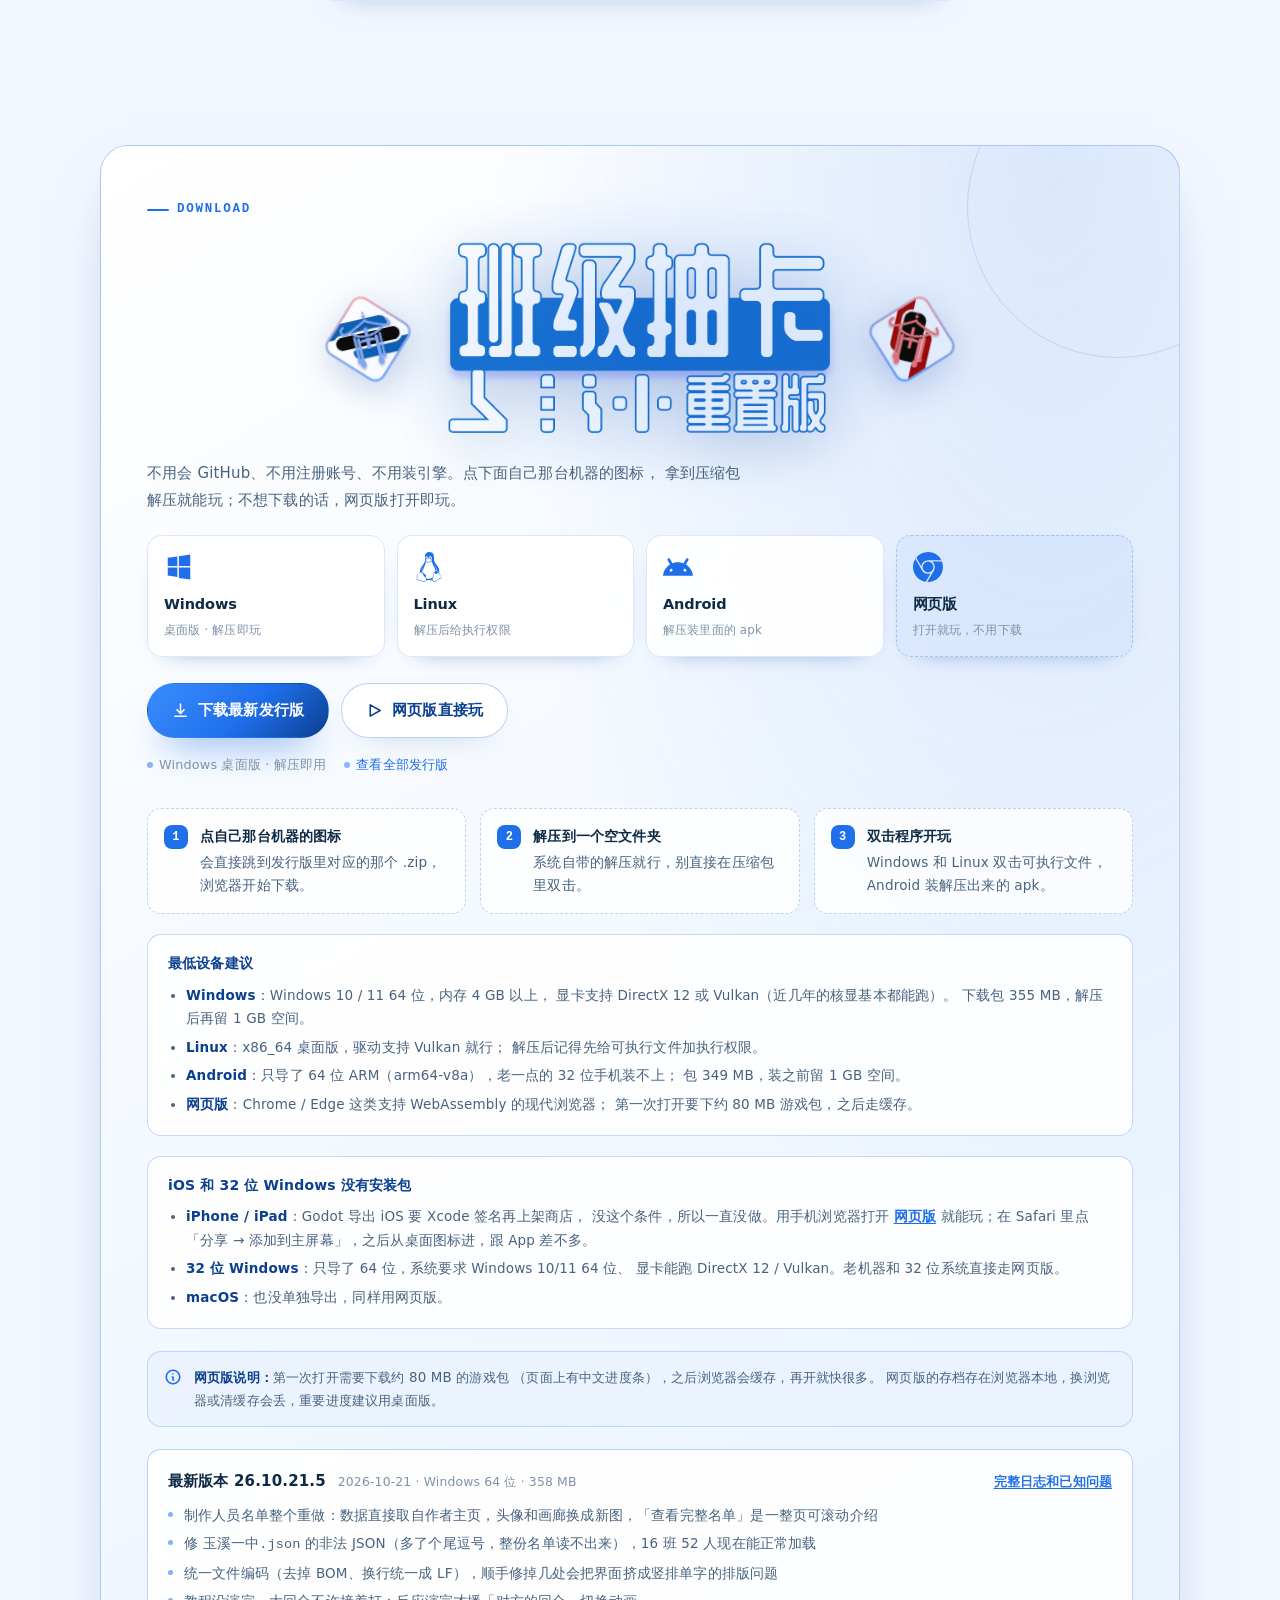
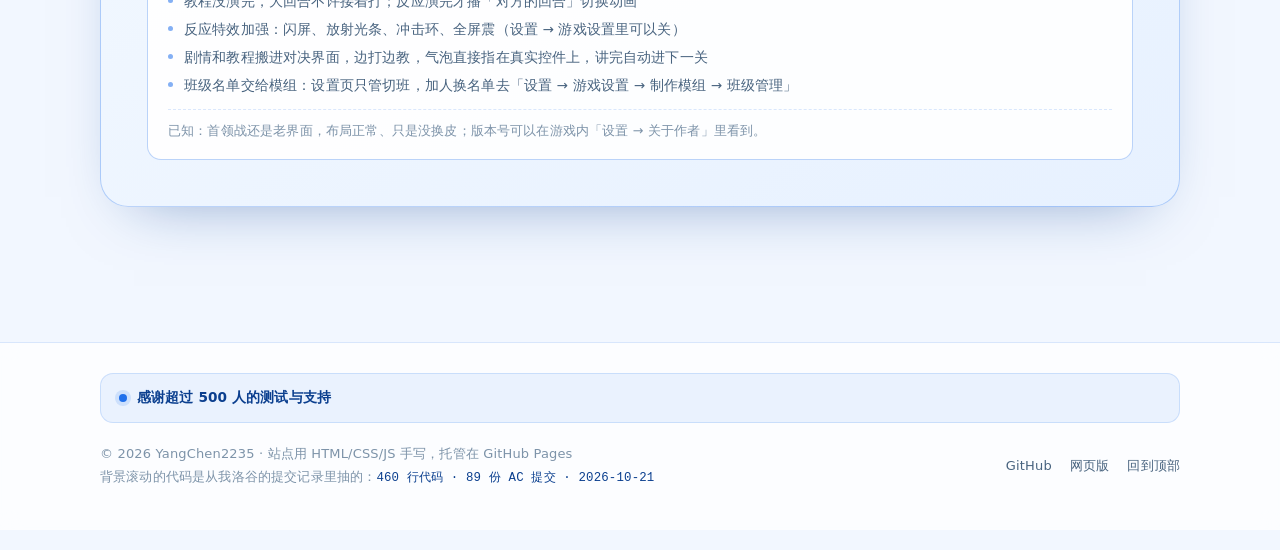
==== commit 76808118: "画廊加第三张：主角 · 学校走廊" ====
--- a/index.html
+++ b/index.html
@@ -411,6 +411,23 @@
 							<figcaption>
 								<b>主角 · 元素周期表城市</b>
 								<span>背景的箭头是元素走向，拼出一片楼</span>
+							</figcaption>
+						</figure>
+
+						<figure class="art art-wide reveal" data-delay="0.16">
+							<a class="art-link" href="assets/img/gallery/gallery-3.webp">
+								<img
+									src="assets/img/gallery/gallery-3.webp"
+									alt="自绘：紫色外套的主角站在学校走廊里，背景是真实拍的教学楼、电塔和晴天"
+									width="2730"
+									height="1536"
+									loading="lazy"
+									decoding="async"
+								/>
+							</a>
+							<figcaption>
+								<b>主角 · 学校走廊</b>
+								<span>这张把人物叠在实拍的教学楼和电塔上</span>
 							</figcaption>
 						</figure>
 					</div>
--- a/assets/css/style.css
+++ b/assets/css/style.css
@@ -1917,6 +1917,11 @@
 	box-shadow: 0 24px 48px -30px rgba(11, 63, 143, 0.6);
 }
 
+/* 单数的那张横着铺满一行 */
+.gallery-grid .art-wide {
+	grid-column: 1 / -1;
+}
+
 .art-link {
 	display: block;
 	overflow: hidden;
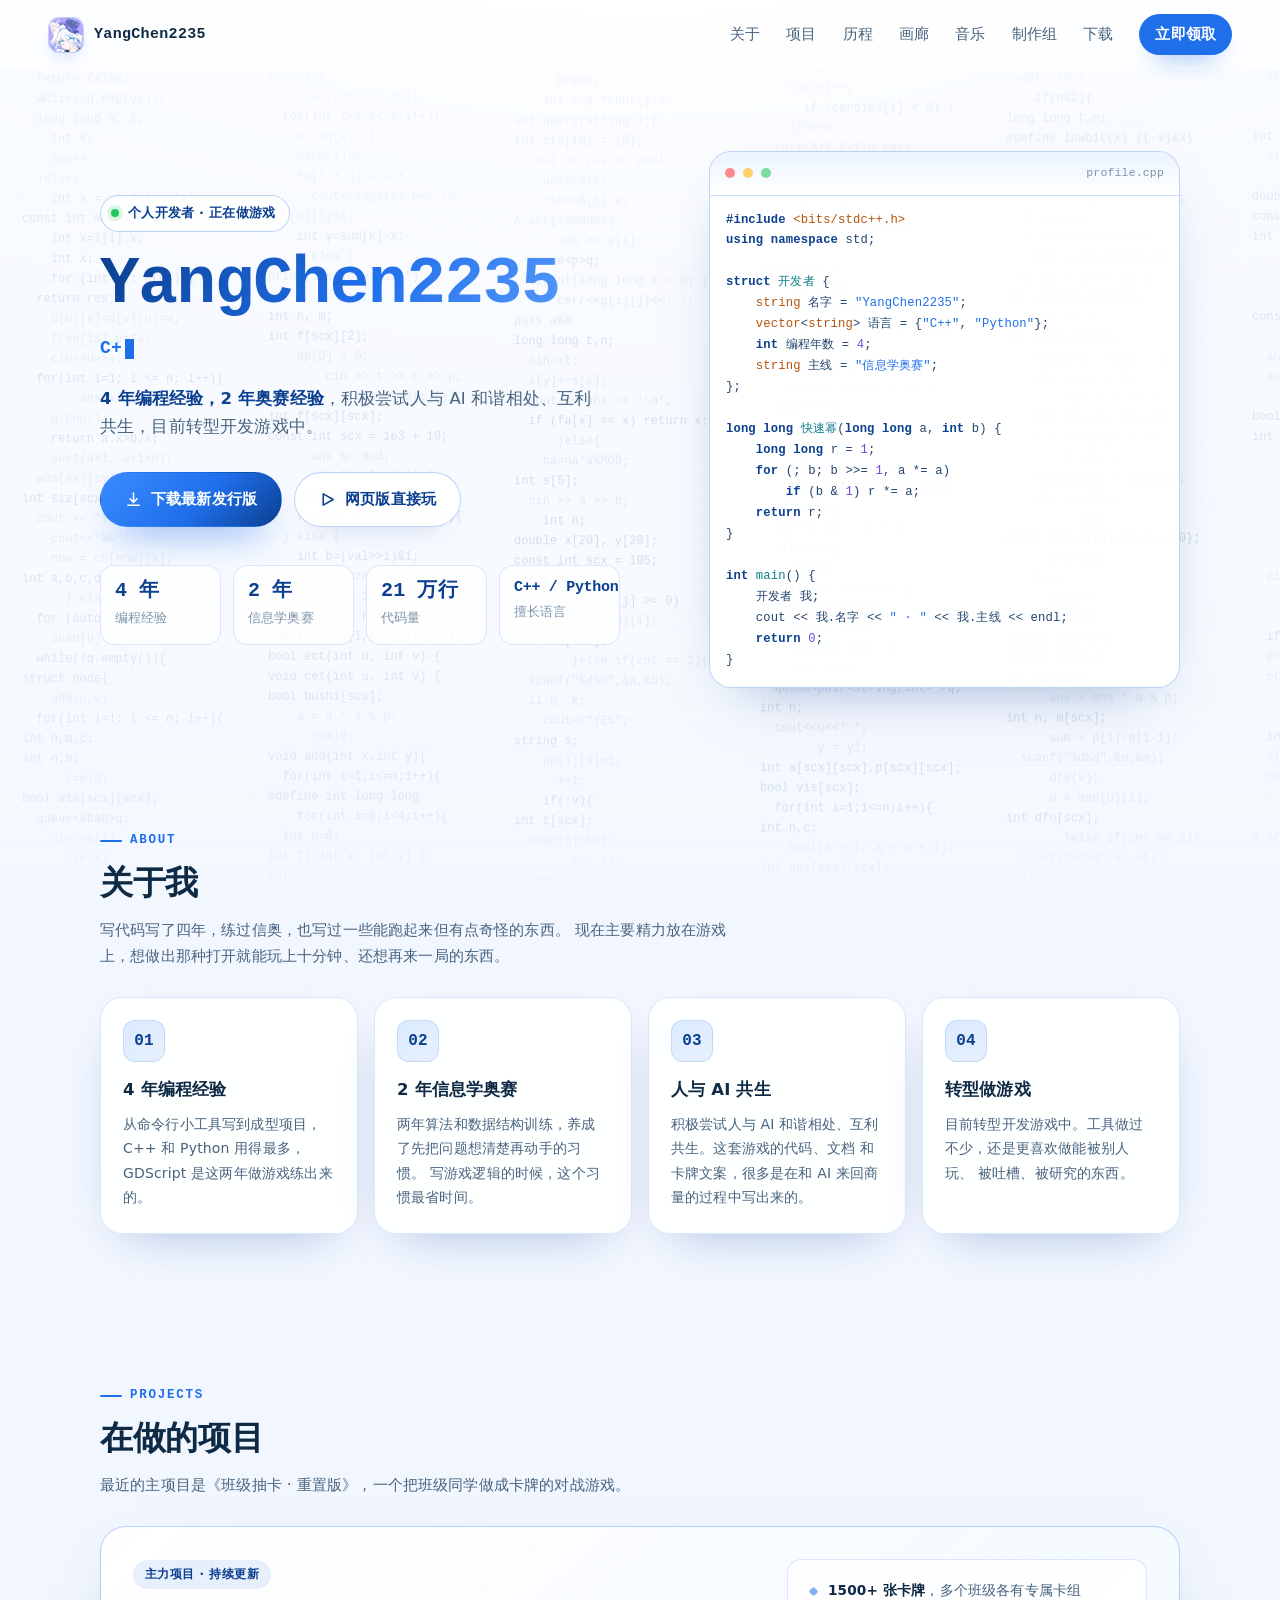
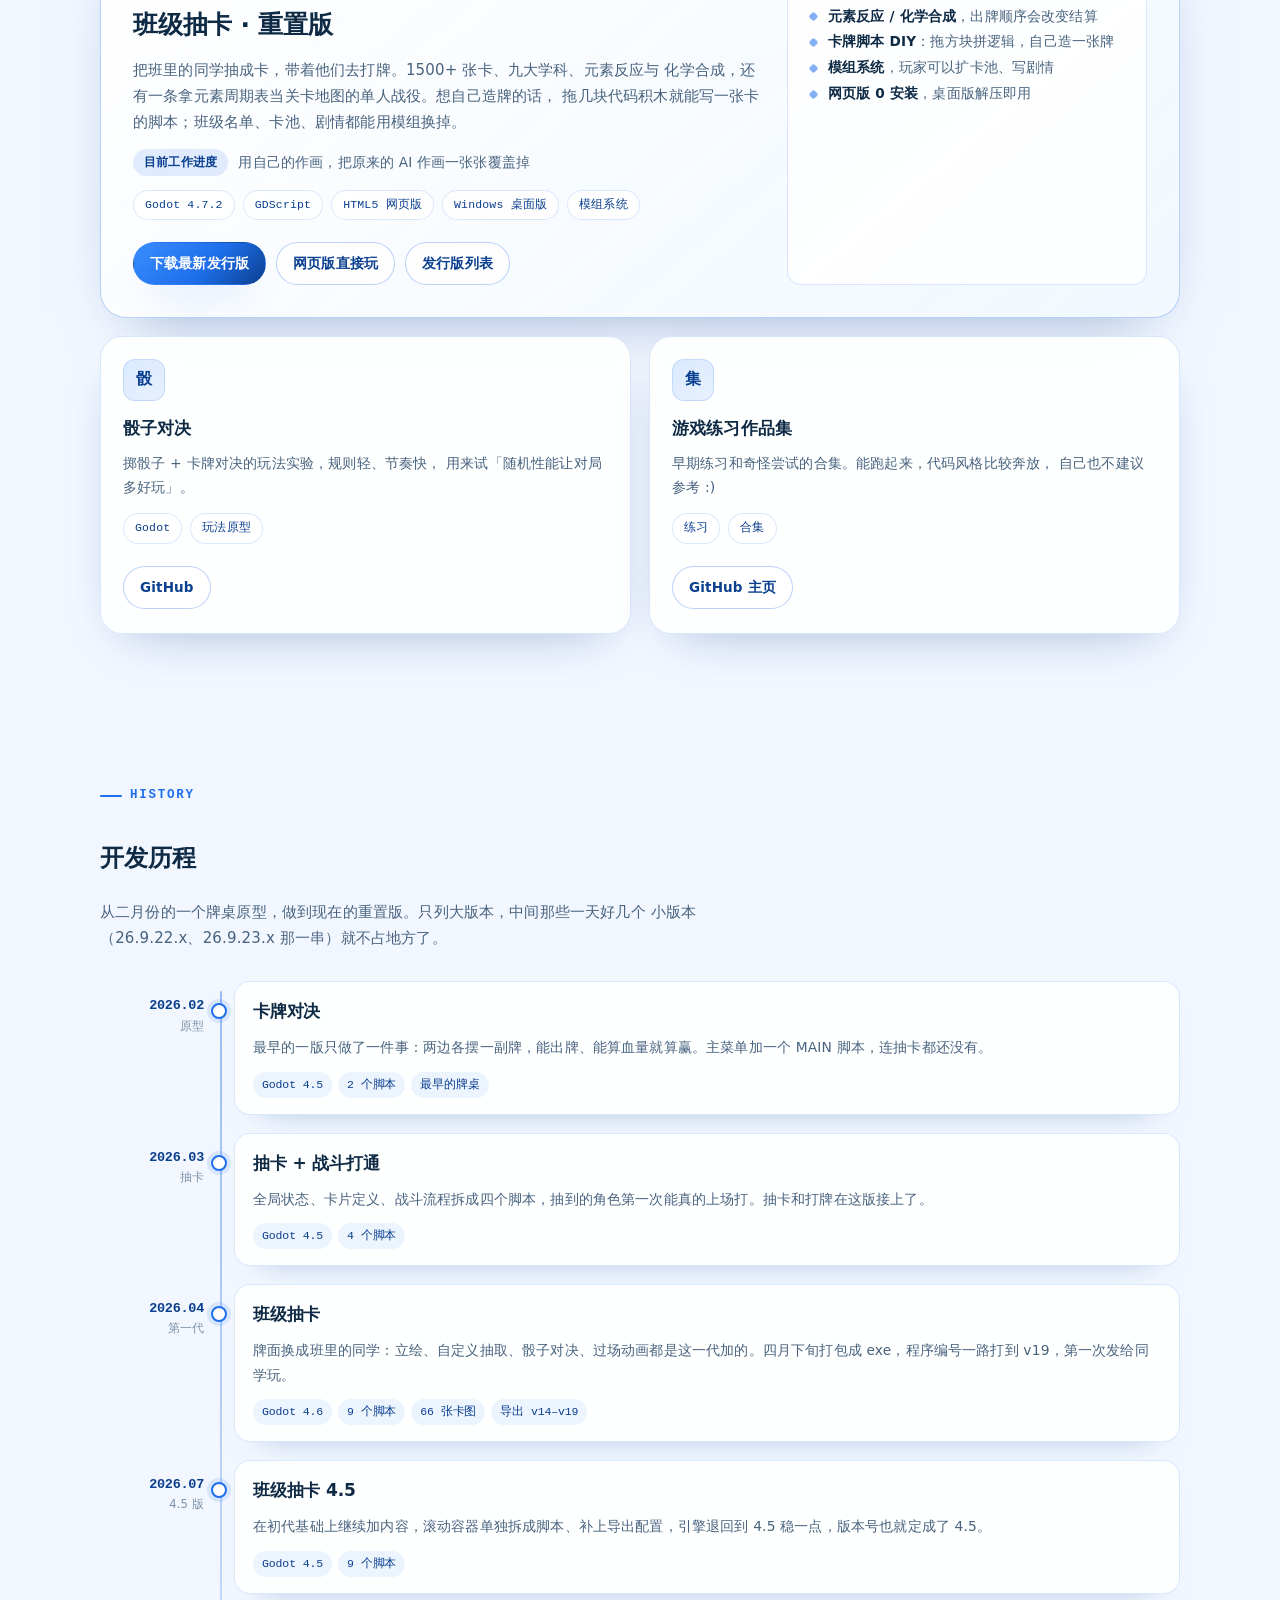
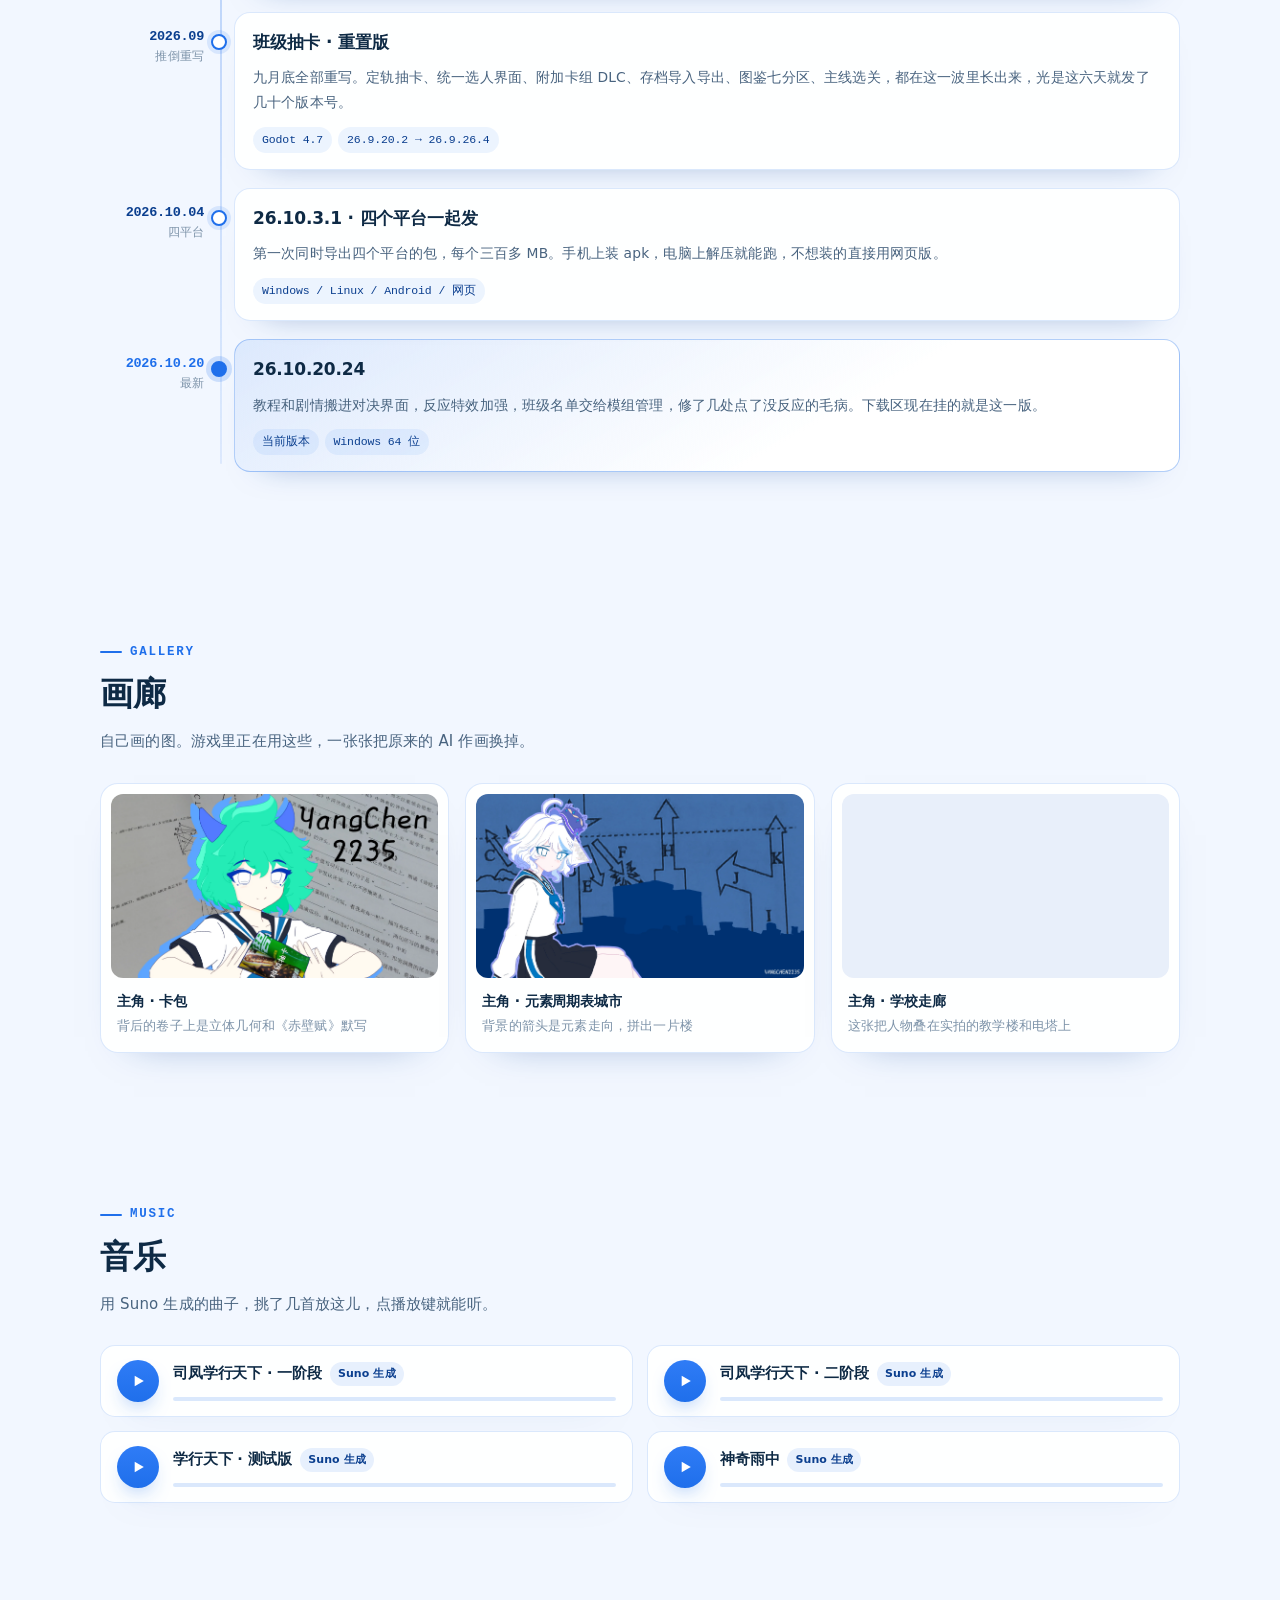
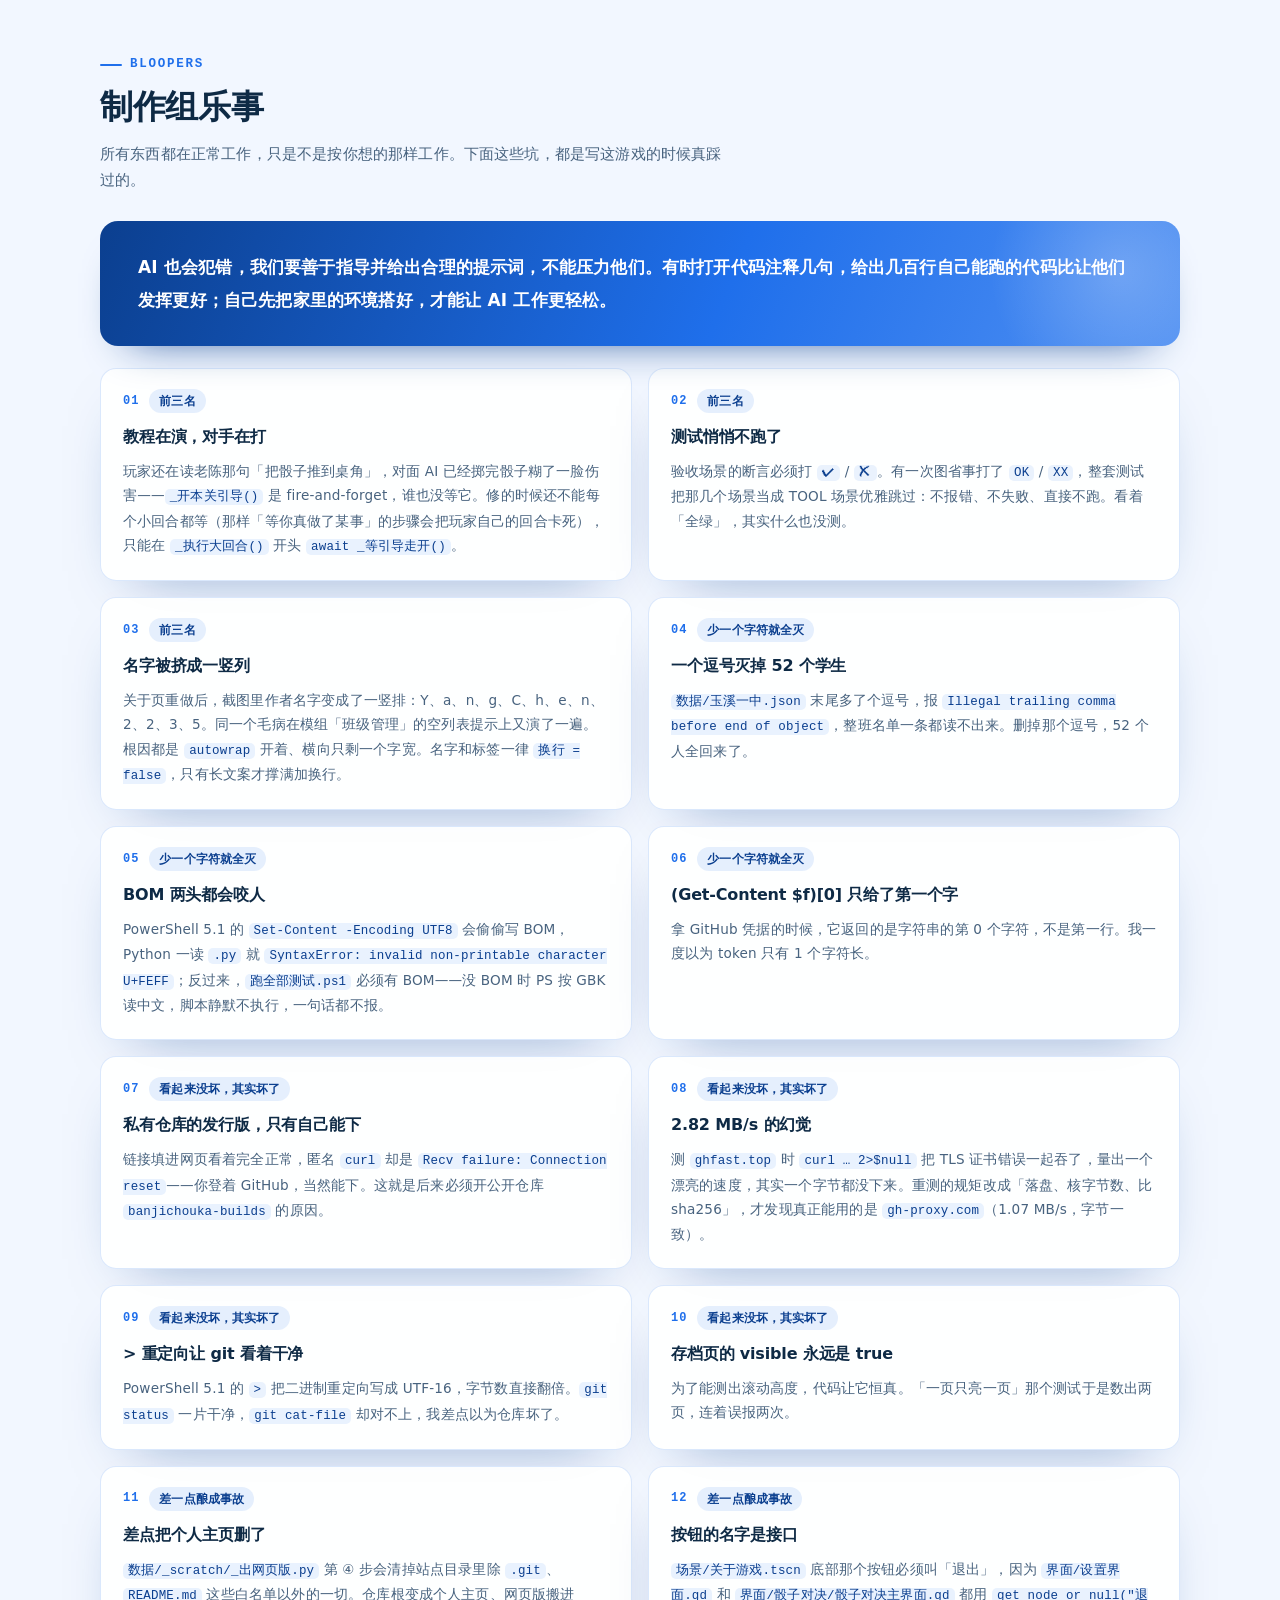
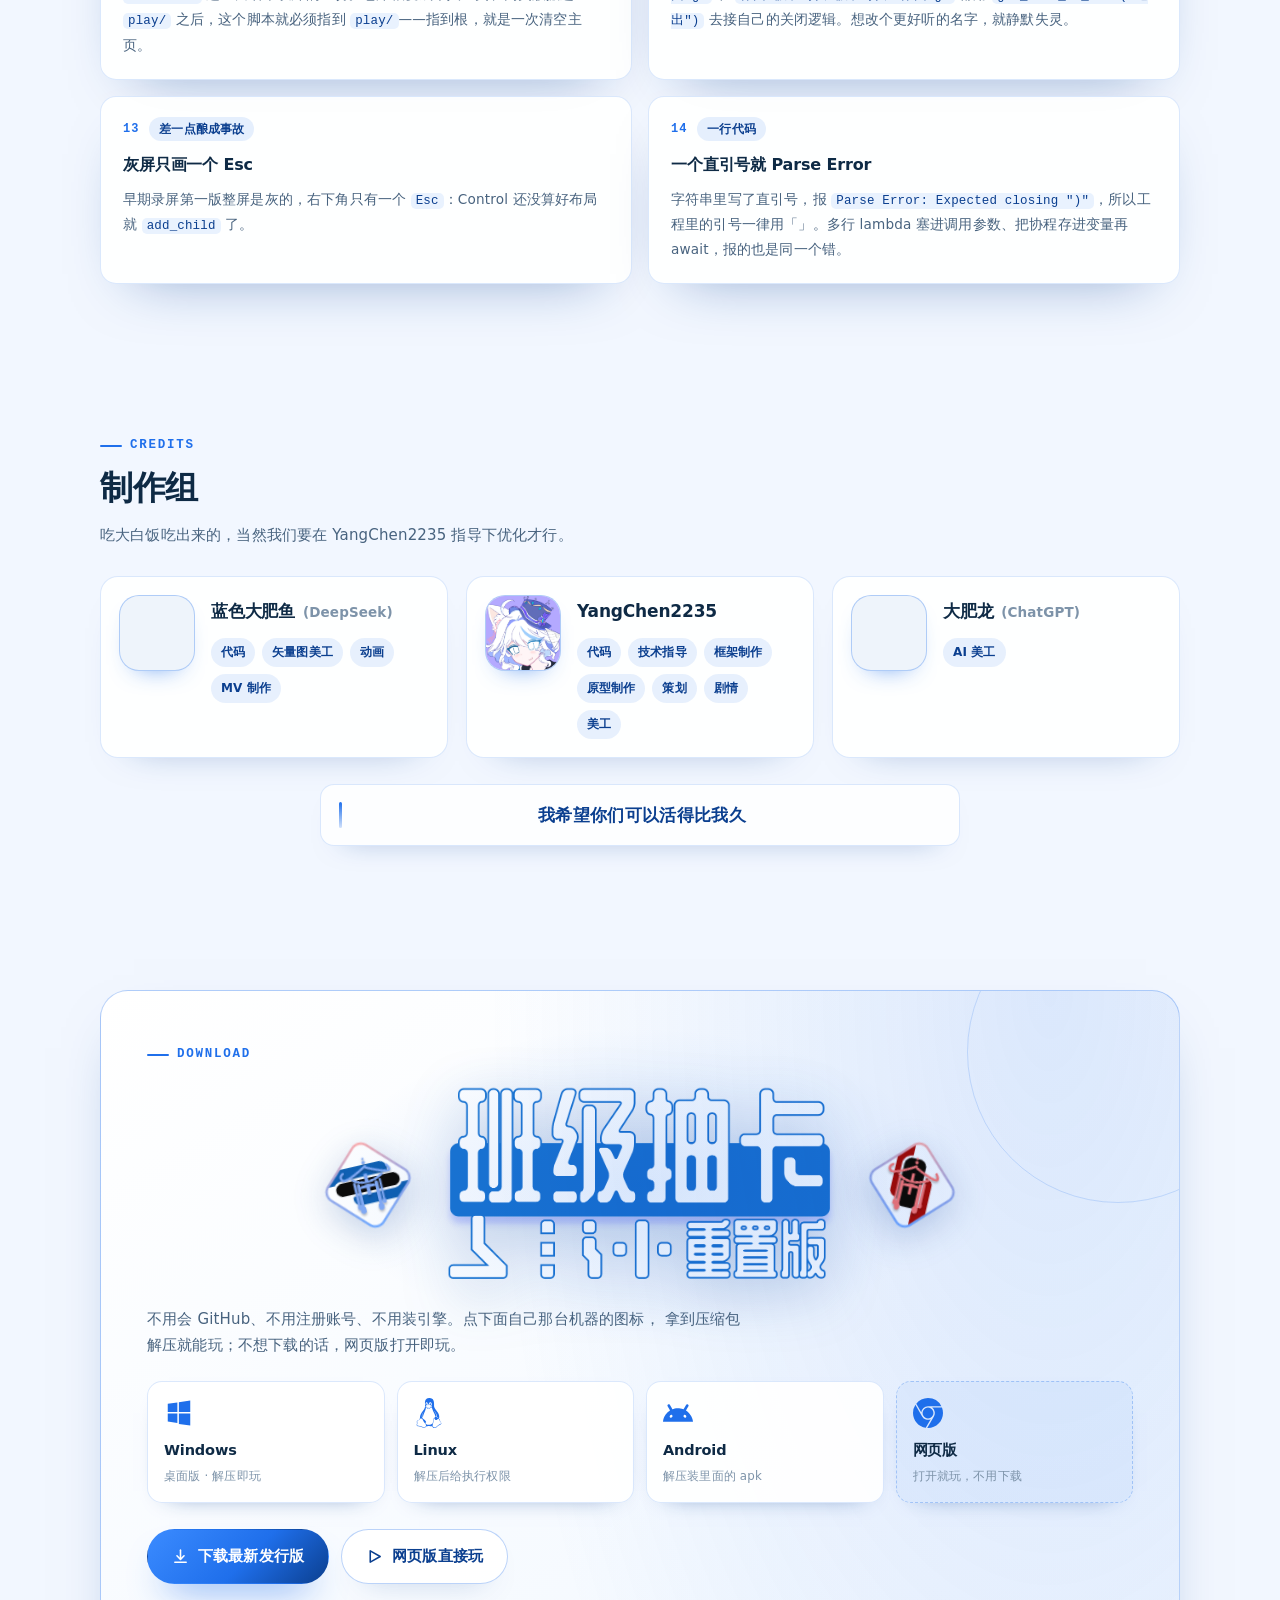
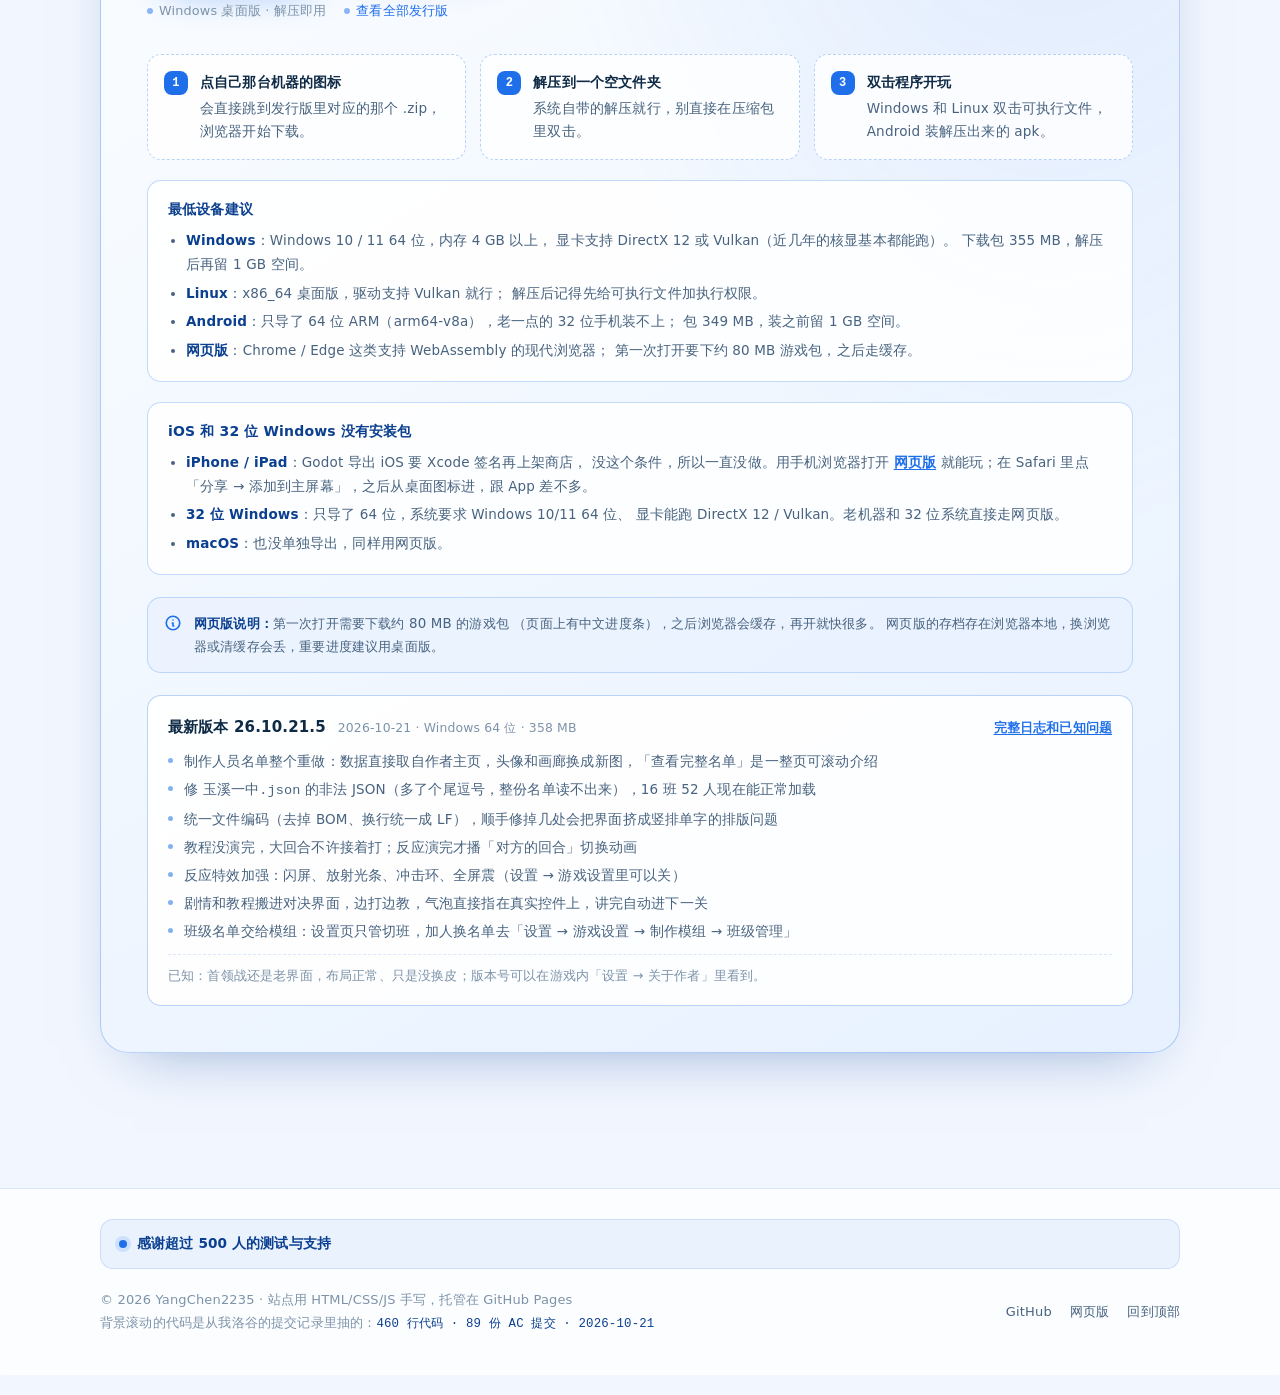
==== commit 78aaba9b: "画廊改成三张并排" ====
--- a/index.html
+++ b/index.html
@@ -414,7 +414,7 @@
 							</figcaption>
 						</figure>
 
-						<figure class="art art-wide reveal" data-delay="0.16">
+						<figure class="art reveal" data-delay="0.16">
 							<a class="art-link" href="assets/img/gallery/gallery-3.webp">
 								<img
 									src="assets/img/gallery/gallery-3.webp"
--- a/assets/css/style.css
+++ b/assets/css/style.css
@@ -1375,6 +1375,12 @@
 	}
 }
 
+@media (max-width: 820px) {
+	.gallery-grid {
+		grid-template-columns: minmax(0, 1fr);
+	}
+}
+
 @media (max-width: 620px) {
 	.nav-links {
 		gap: 14px;
@@ -1546,6 +1552,12 @@
 	}
 }
 
+@media (max-width: 820px) {
+	.gallery-grid {
+		grid-template-columns: minmax(0, 1fr);
+	}
+}
+
 @media (max-width: 620px) {
 	.team-line {
 		margin-top: 20px;
@@ -1572,6 +1584,12 @@
 	.nav-links a:not(.nav-cta):nth-child(4),
 	.nav-links a:not(.nav-cta):nth-child(5) {
 		display: none;
+	}
+}
+
+@media (max-width: 820px) {
+	.gallery-grid {
+		grid-template-columns: minmax(0, 1fr);
 	}
 }
 
@@ -1897,8 +1915,8 @@
 
 .gallery-grid {
 	display: grid;
-	grid-template-columns: repeat(2, minmax(0, 1fr));
-	gap: 20px;
+	grid-template-columns: repeat(3, minmax(0, 1fr));
+	gap: 16px;
 	margin-top: 26px;
 }
 
@@ -1917,10 +1935,6 @@
 	box-shadow: 0 24px 48px -30px rgba(11, 63, 143, 0.6);
 }
 
-/* 单数的那张横着铺满一行 */
-.gallery-grid .art-wide {
-	grid-column: 1 / -1;
-}
 
 .art-link {
 	display: block;
@@ -2010,7 +2024,7 @@
 
 @media (max-width: 940px) {
 	.gallery-grid {
-		grid-template-columns: minmax(0, 1fr);
+		grid-template-columns: repeat(2, minmax(0, 1fr));
 		gap: 16px;
 	}
 }
@@ -2019,6 +2033,12 @@
 	.nav-links a:not(.nav-cta):nth-child(4),
 	.nav-links a:not(.nav-cta):nth-child(5) {
 		display: none;
+	}
+}
+
+@media (max-width: 820px) {
+	.gallery-grid {
+		grid-template-columns: minmax(0, 1fr);
 	}
 }
 
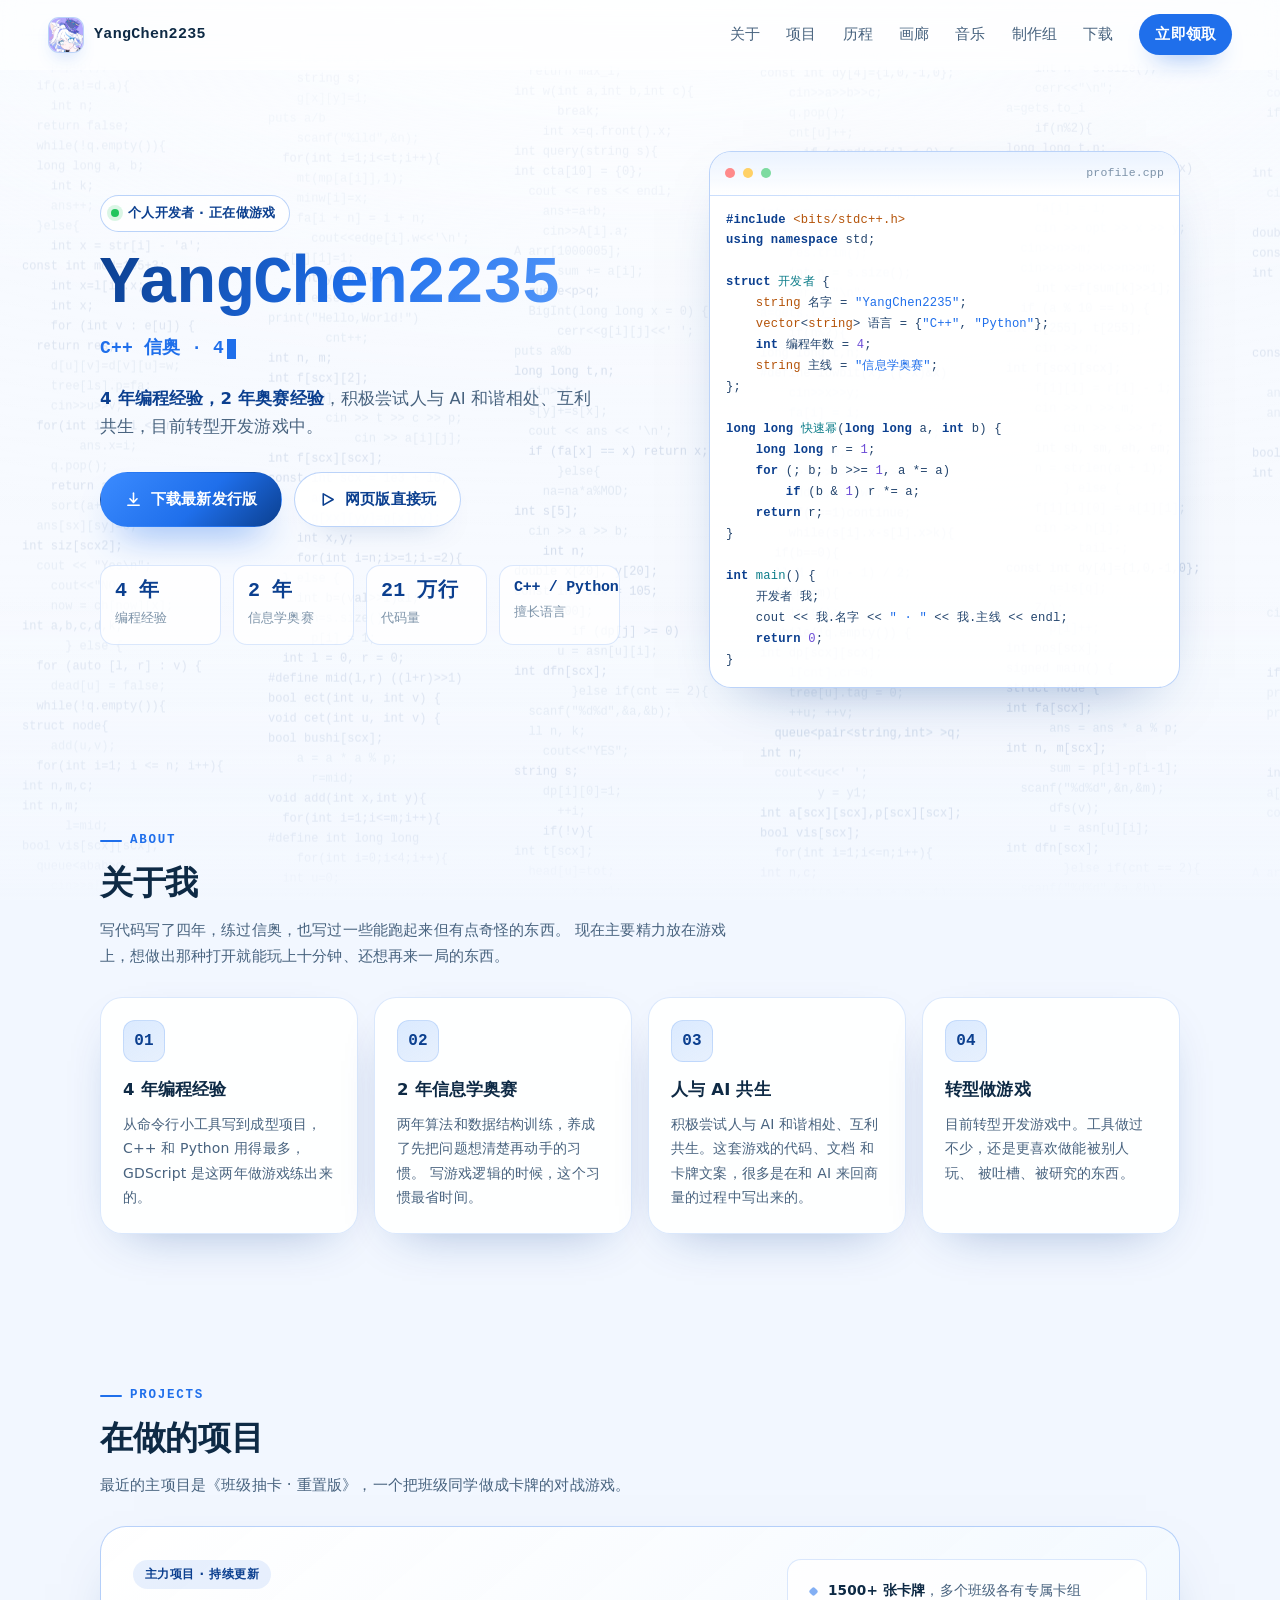
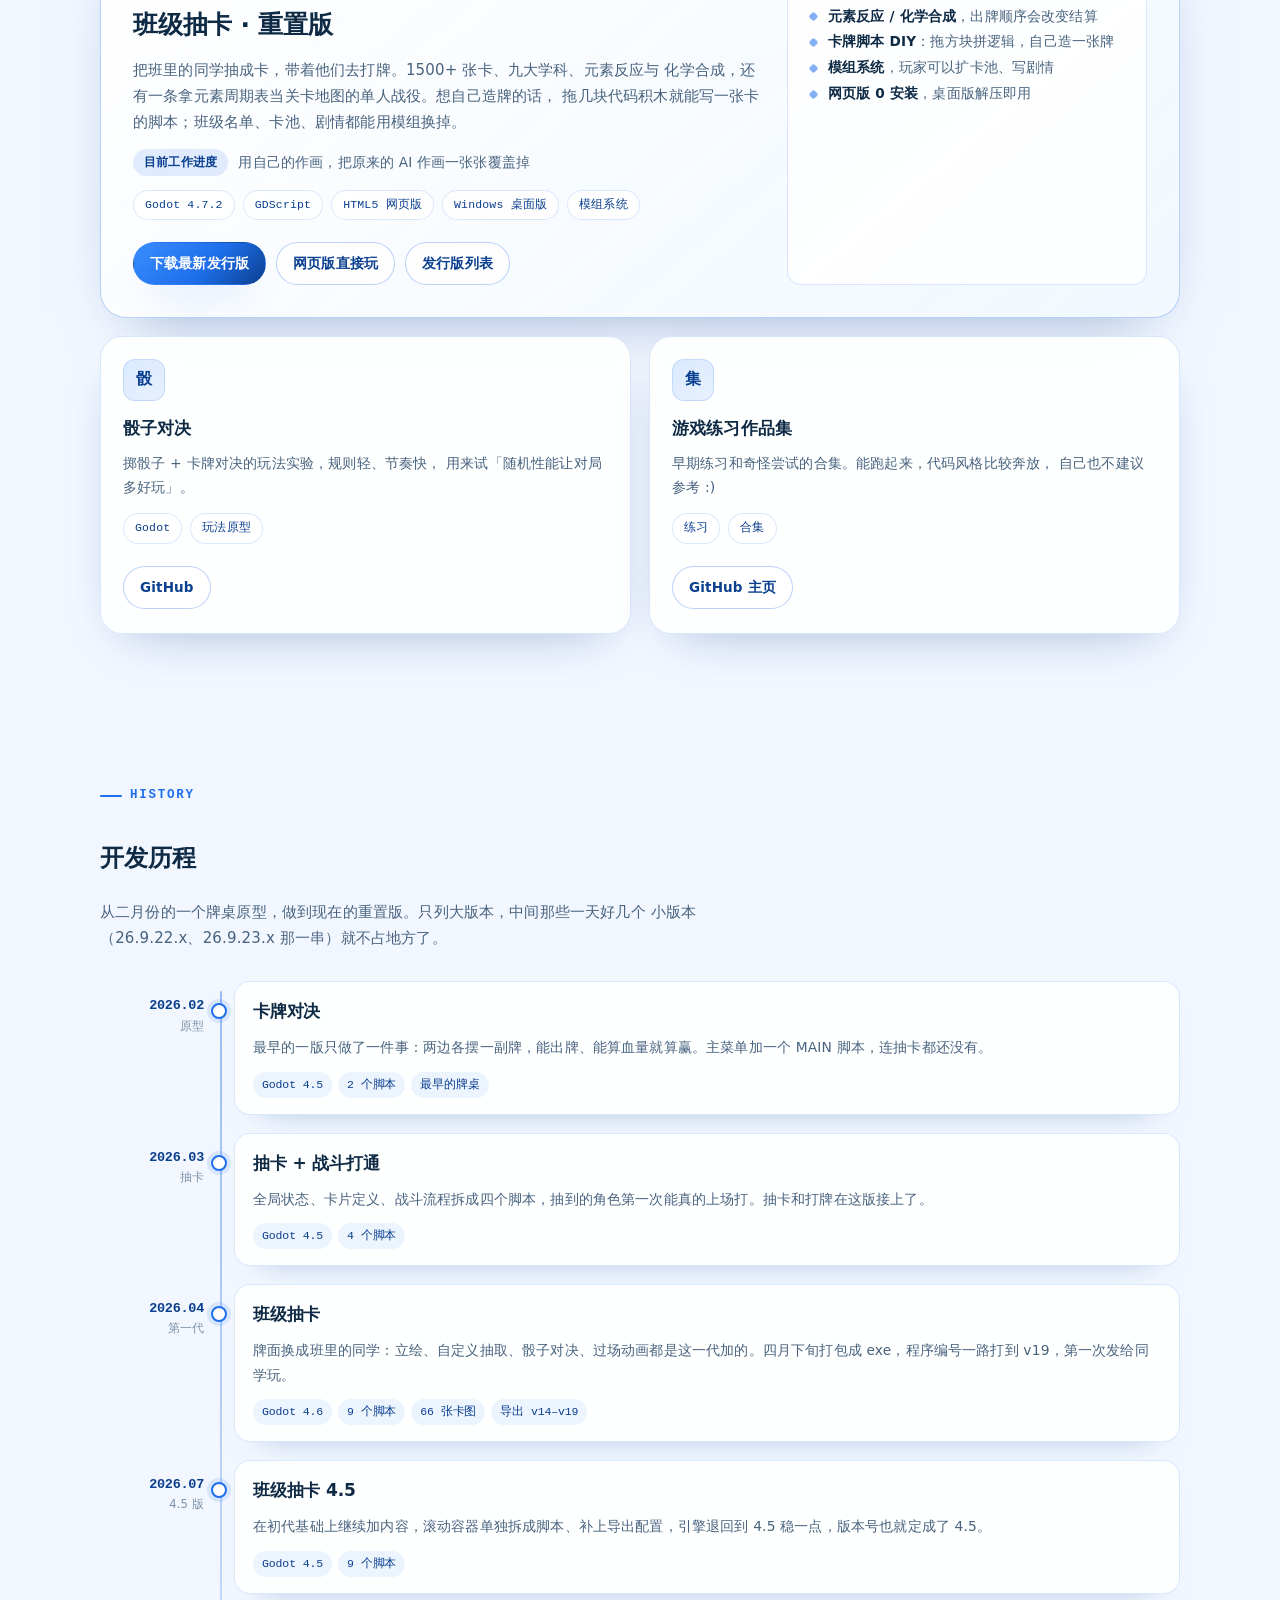
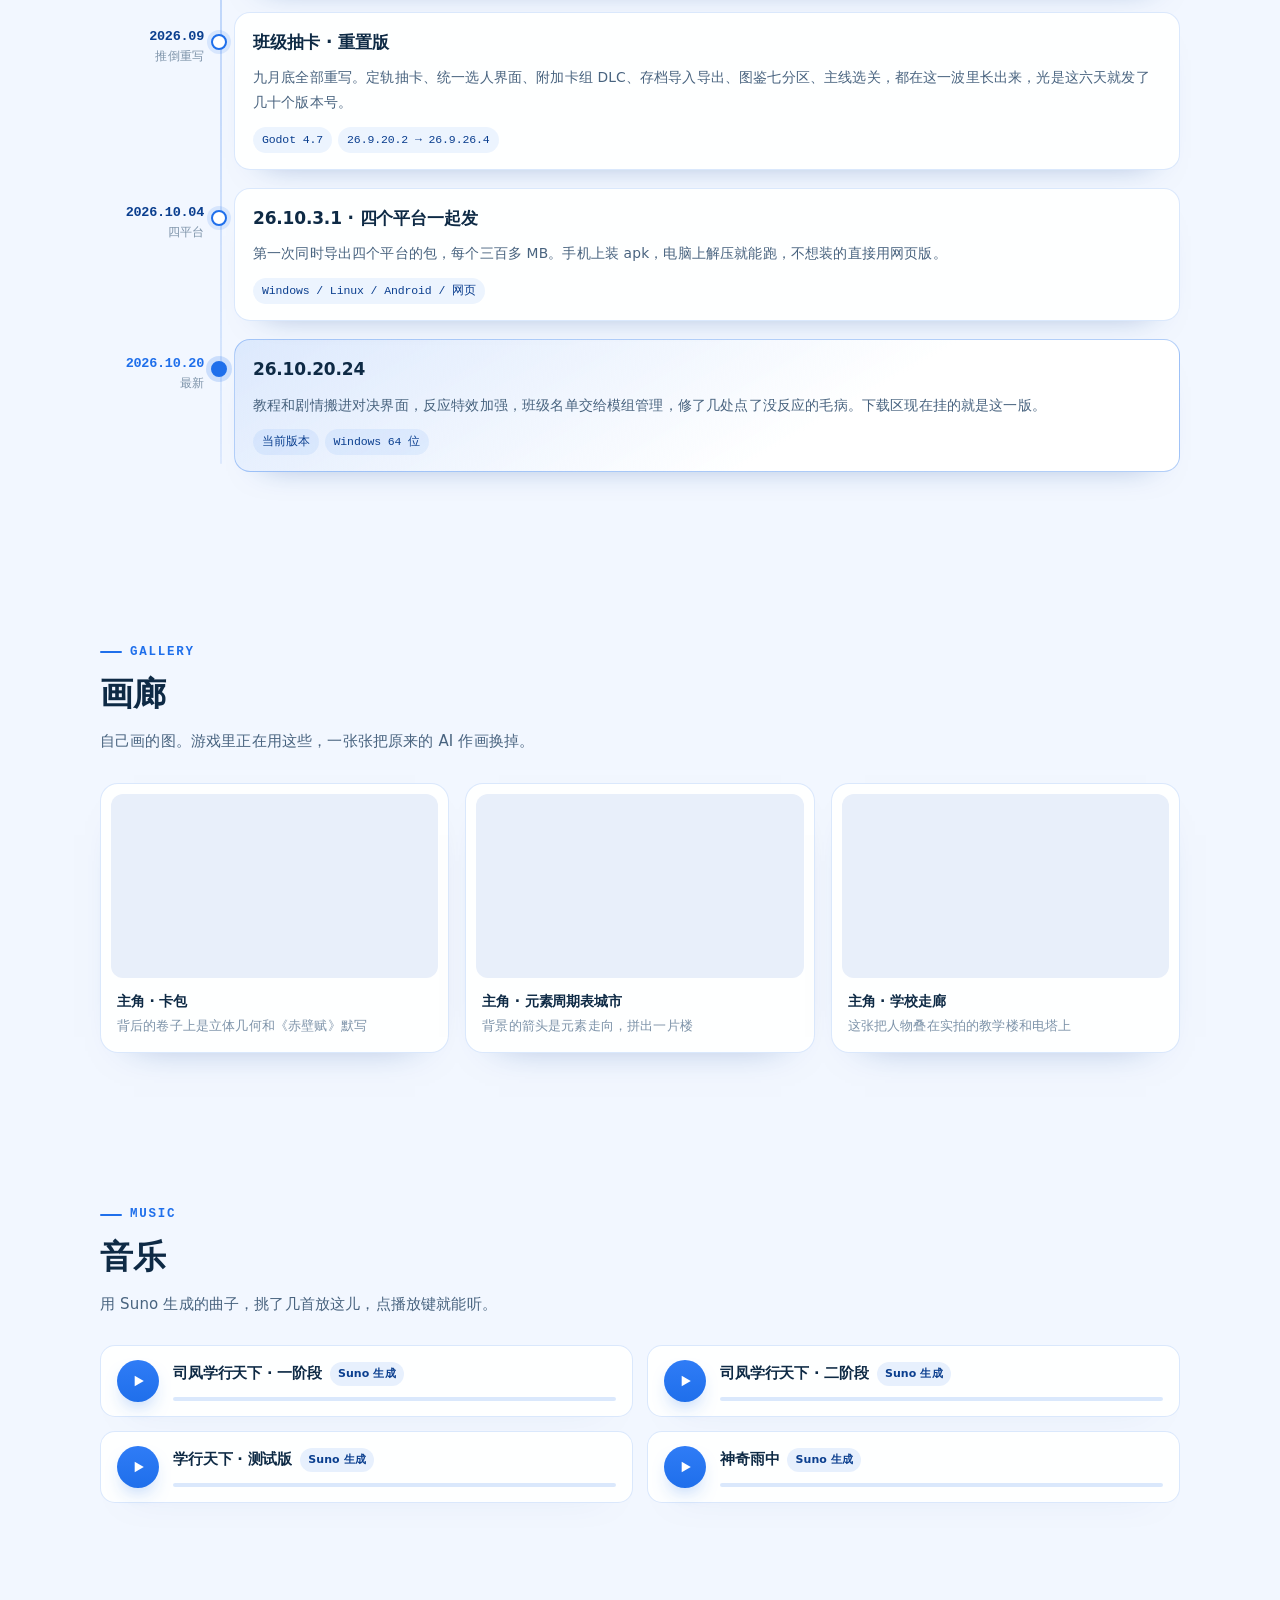
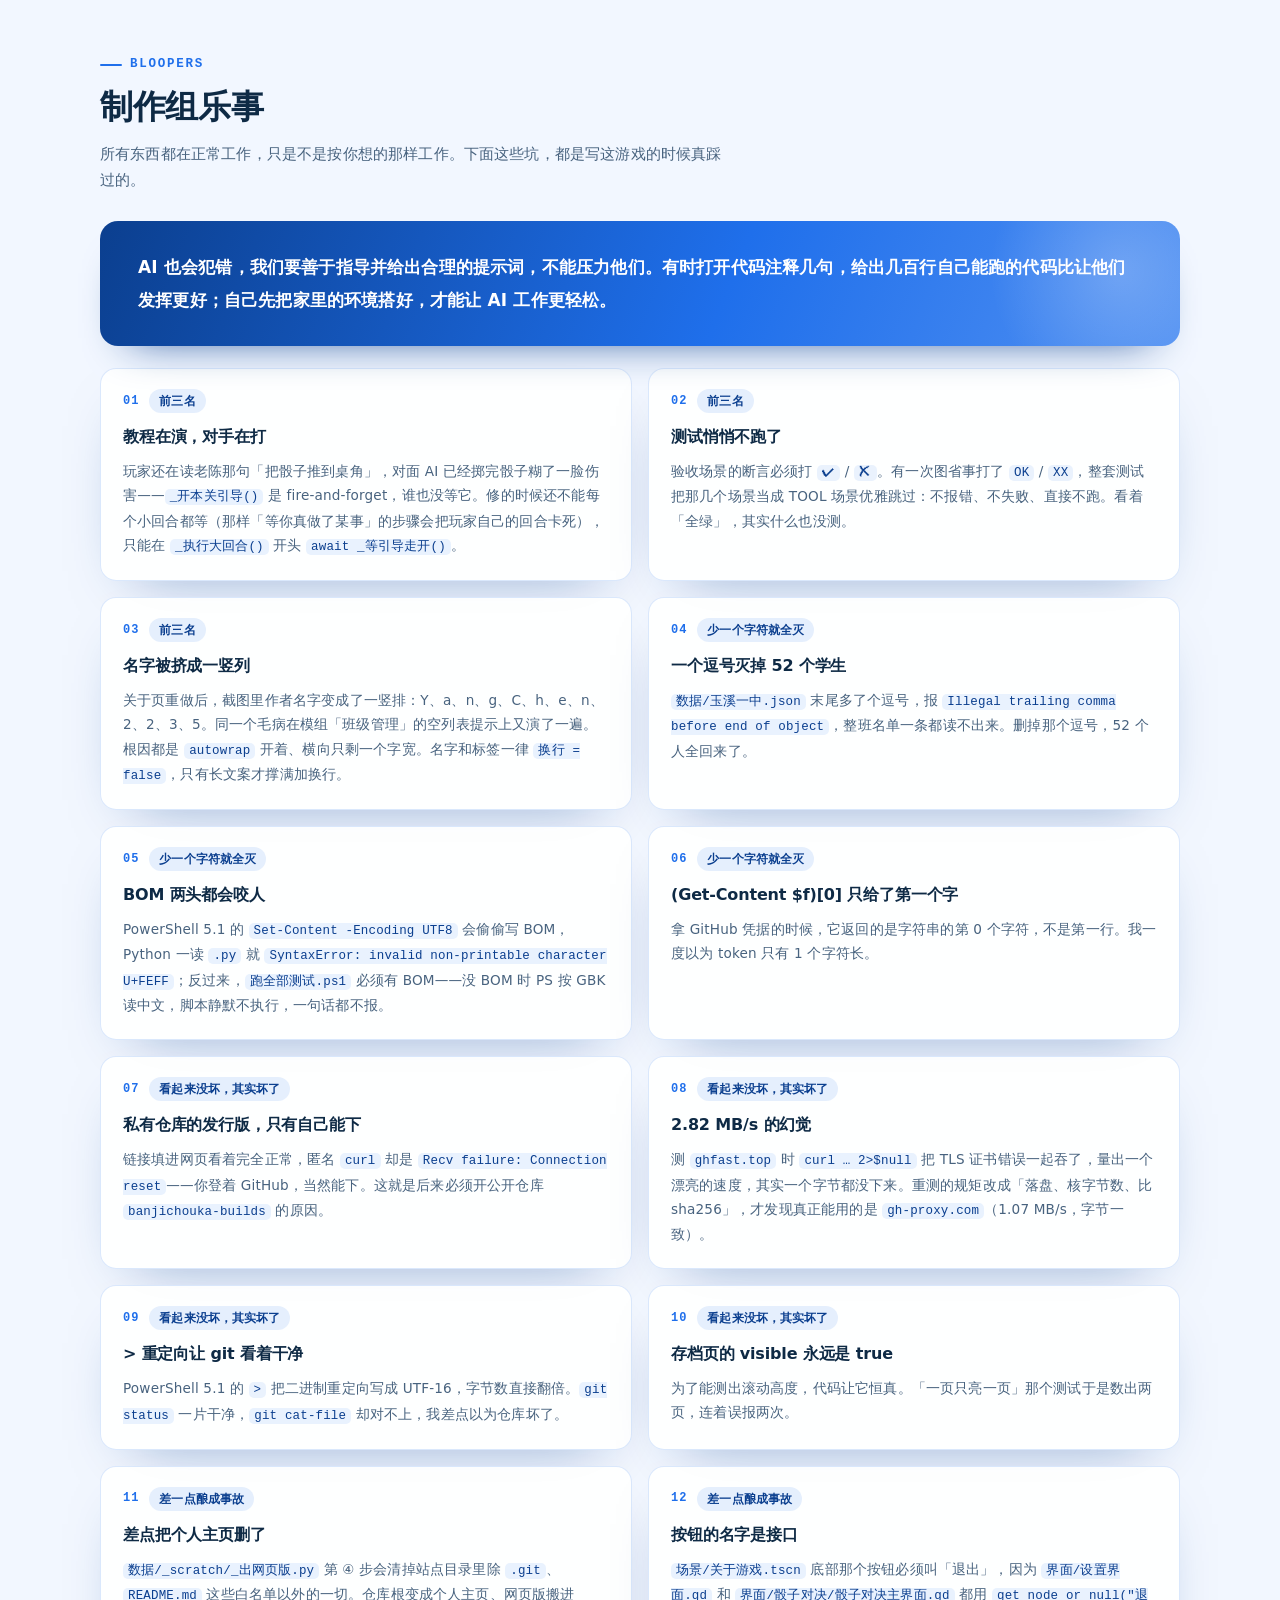
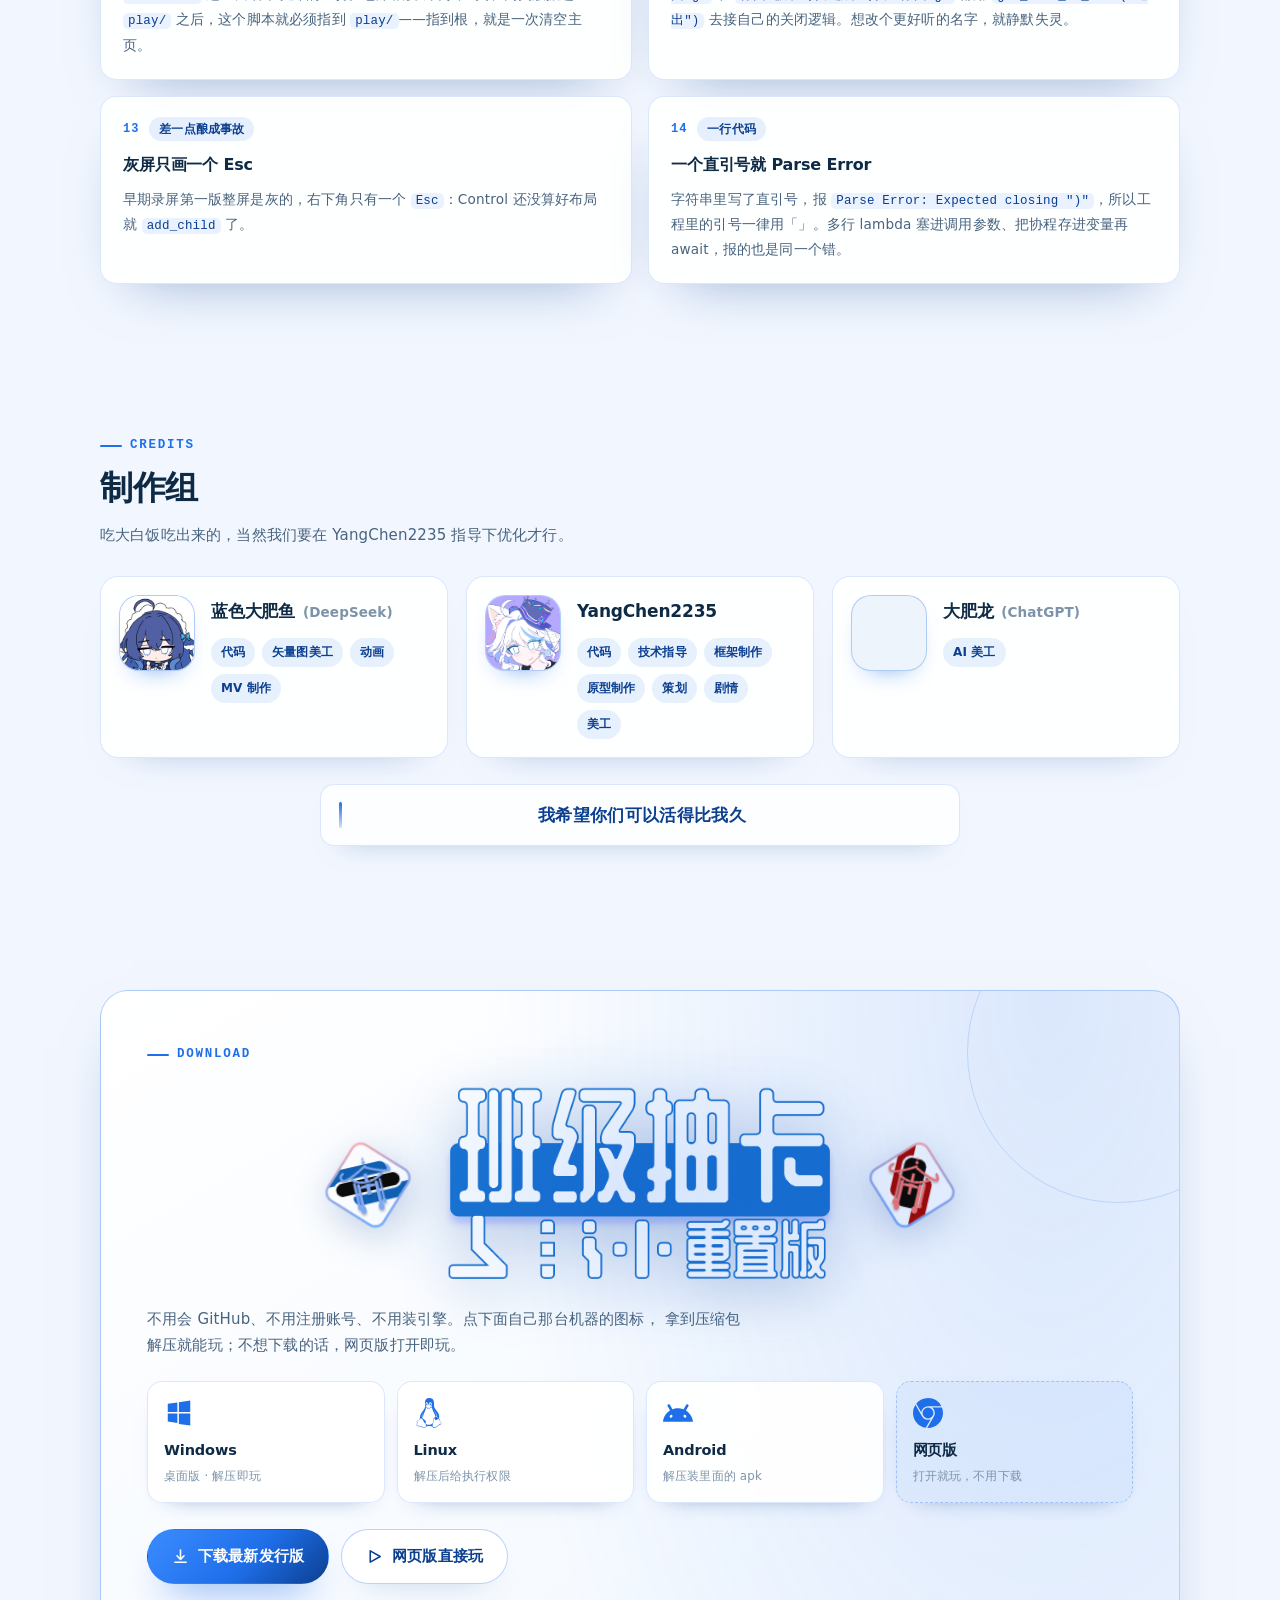
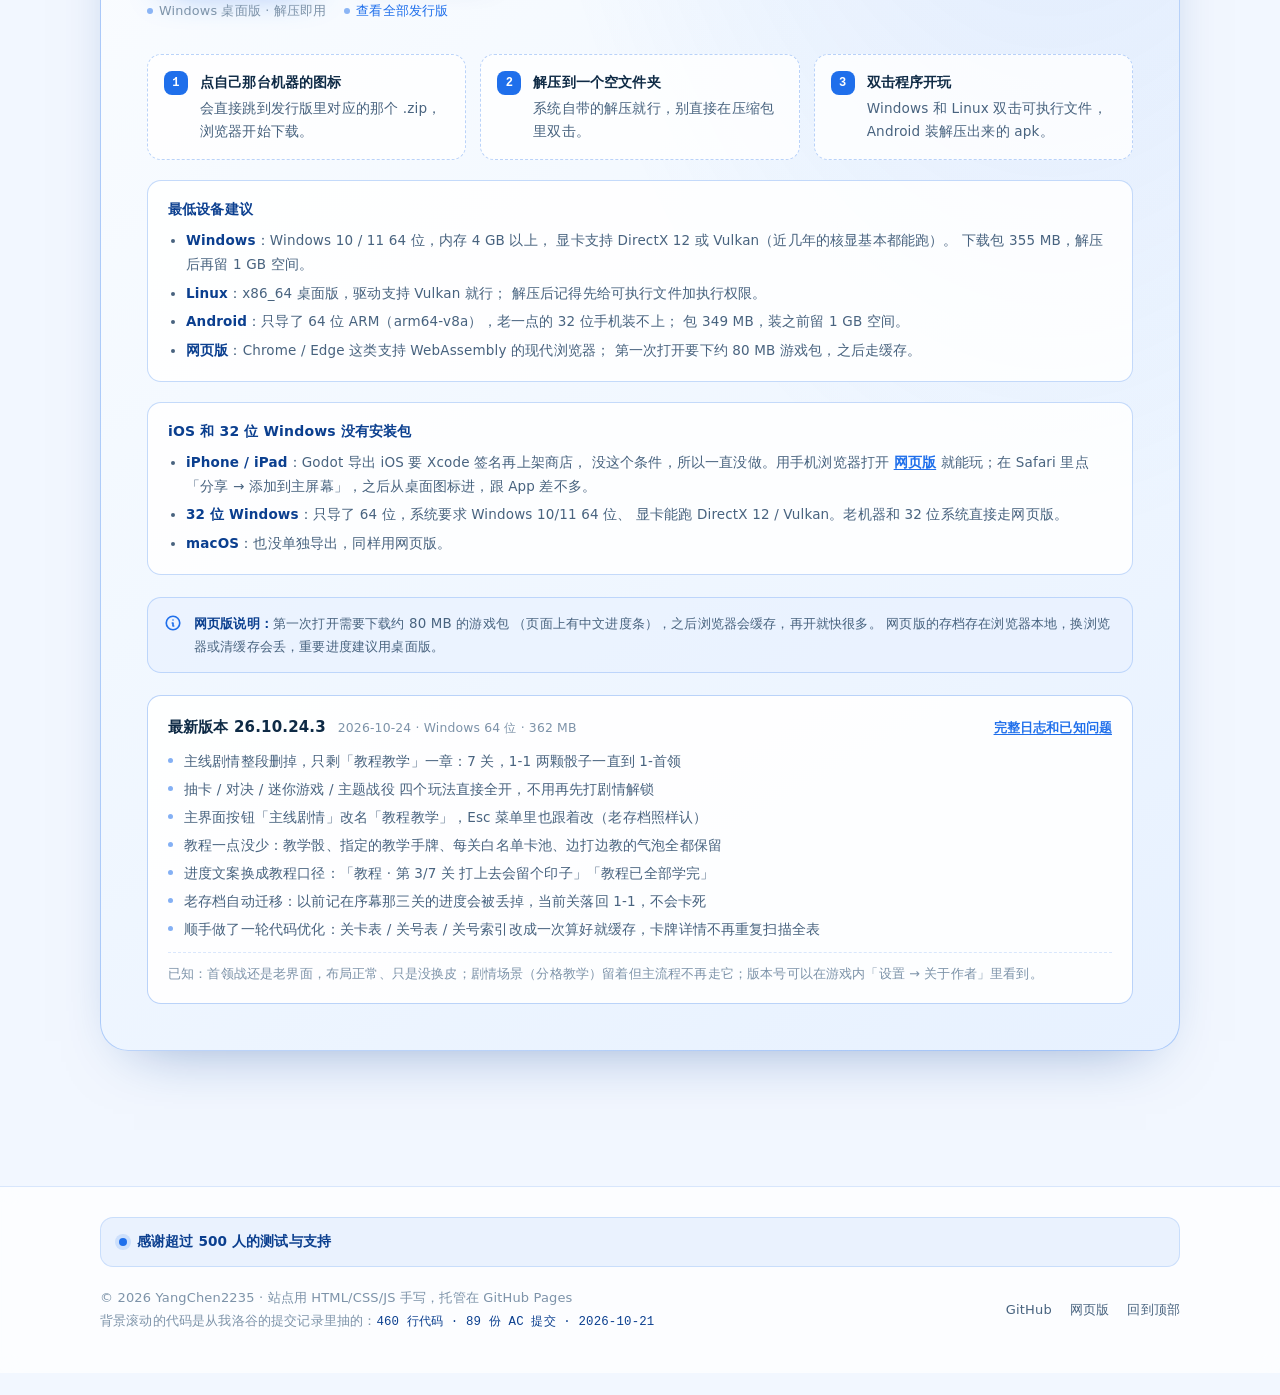
==== commit 9fd52867: "主页更新到 26.10.24.3：只保留教程教学" ====
--- a/index.html
+++ b/index.html
@@ -772,7 +772,7 @@
 									class="plat"
 									data-asset="Windows.zip"
 									data-hint="解压即玩"
-									href="https://github.com/YangChen2235/banjichouka-builds/releases/download/26.10.21.5/Windows.zip"
+									href="https://github.com/YangChen2235/banjichouka-builds/releases/download/26.10.24.3/Windows.zip"
 									target="_blank"
 									rel="noopener"
 								>
@@ -786,7 +786,7 @@
 									class="plat"
 									data-asset="Linux.zip"
 									data-hint="解压后给执行权限"
-									href="https://github.com/YangChen2235/banjichouka-builds/releases/download/26.10.21.5/Linux.zip"
+									href="https://github.com/YangChen2235/banjichouka-builds/releases/download/26.10.24.3/Linux.zip"
 									target="_blank"
 									rel="noopener"
 								>
@@ -800,7 +800,7 @@
 									class="plat"
 									data-asset="Android.zip"
 									data-hint="解压装里面的 apk"
-									href="https://github.com/YangChen2235/banjichouka-builds/releases/download/26.10.21.5/Android.zip"
+									href="https://github.com/YangChen2235/banjichouka-builds/releases/download/26.10.24.3/Android.zip"
 									target="_blank"
 									rel="noopener"
 								>
@@ -822,7 +822,7 @@
 							<a
 								class="btn btn-primary"
 								id="dl-primary"
-								href="https://github.com/YangChen2235/banjichouka-builds/releases/download/26.10.21.5/Windows.zip"
+								href="https://github.com/YangChen2235/banjichouka-builds/releases/download/26.10.24.3/Windows.zip"
 								target="_blank"
 								rel="noopener"
 							>
@@ -924,26 +924,26 @@
 
 						<div class="release-notes reveal" data-delay="0.08">
 							<div class="release-head">
-								<b>最新版本 26.10.21.5</b>
-								<span>2026-10-21 · Windows 64 位 · 358 MB</span>
+								<b>最新版本 26.10.24.3</b>
+								<span>2026-10-24 · Windows 64 位 · 362 MB</span>
 								<a
-									href="https://github.com/YangChen2235/banjichouka-builds/releases/tag/26.10.21.5"
+									href="https://github.com/YangChen2235/banjichouka-builds/releases/tag/26.10.24.3"
 									target="_blank"
 									rel="noopener"
 									>完整日志和已知问题</a
 								>
 							</div>
 							<ul>
-								<li>制作人员名单整个重做：数据直接取自作者主页，头像和画廊换成新图，「查看完整名单」是一整页可滚动介绍</li>
-								<li>修 <code>玉溪一中.json</code> 的非法 JSON（多了个尾逗号，整份名单读不出来），16 班 52 人现在能正常加载</li>
-								<li>统一文件编码（去掉 BOM、换行统一成 LF），顺手修掉几处会把界面挤成竖排单字的排版问题</li>
-								<li>教程没演完，大回合不许接着打；反应演完才播「对方的回合」切换动画</li>
-								<li>反应特效加强：闪屏、放射光条、冲击环、全屏震（设置 → 游戏设置里可以关）</li>
-								<li>剧情和教程搬进对决界面，边打边教，气泡直接指在真实控件上，讲完自动进下一关</li>
-								<li>班级名单交给模组：设置页只管切班，加人换名单去「设置 → 游戏设置 → 制作模组 → 班级管理」</li>
+								<li>主线剧情整段删掉，只剩「教程教学」一章：7 关，1-1 两颗骰子一直到 1-首领</li>
+								<li>抽卡 / 对决 / 迷你游戏 / 主题战役 四个玩法直接全开，不用再先打剧情解锁</li>
+								<li>主界面按钮「主线剧情」改名「教程教学」，Esc 菜单里也跟着改（老存档照样认）</li>
+								<li>教程一点没少：教学骰、指定的教学手牌、每关白名单卡池、边打边教的气泡全都保留</li>
+								<li>进度文案换成教程口径：「教程 · 第 3/7 关 打上去会留个印子」「教程已全部学完」</li>
+								<li>老存档自动迁移：以前记在序幕那三关的进度会被丢掉，当前关落回 1-1，不会卡死</li>
+								<li>顺手做了一轮代码优化：关卡表 / 关号表 / 关号索引改成一次算好就缓存，卡牌详情不再重复扫描全表</li>
 							</ul>
 							<p class="release-known">
-								已知：首领战还是老界面，布局正常、只是没换皮；版本号可以在游戏内「设置 → 关于作者」里看到。
+								已知：首领战还是老界面，布局正常、只是没换皮；剧情场景（分格教学）留着但主流程不再走它；版本号可以在游戏内「设置 → 关于作者」里看到。
 							</p>
 						</div>
 					</div>
